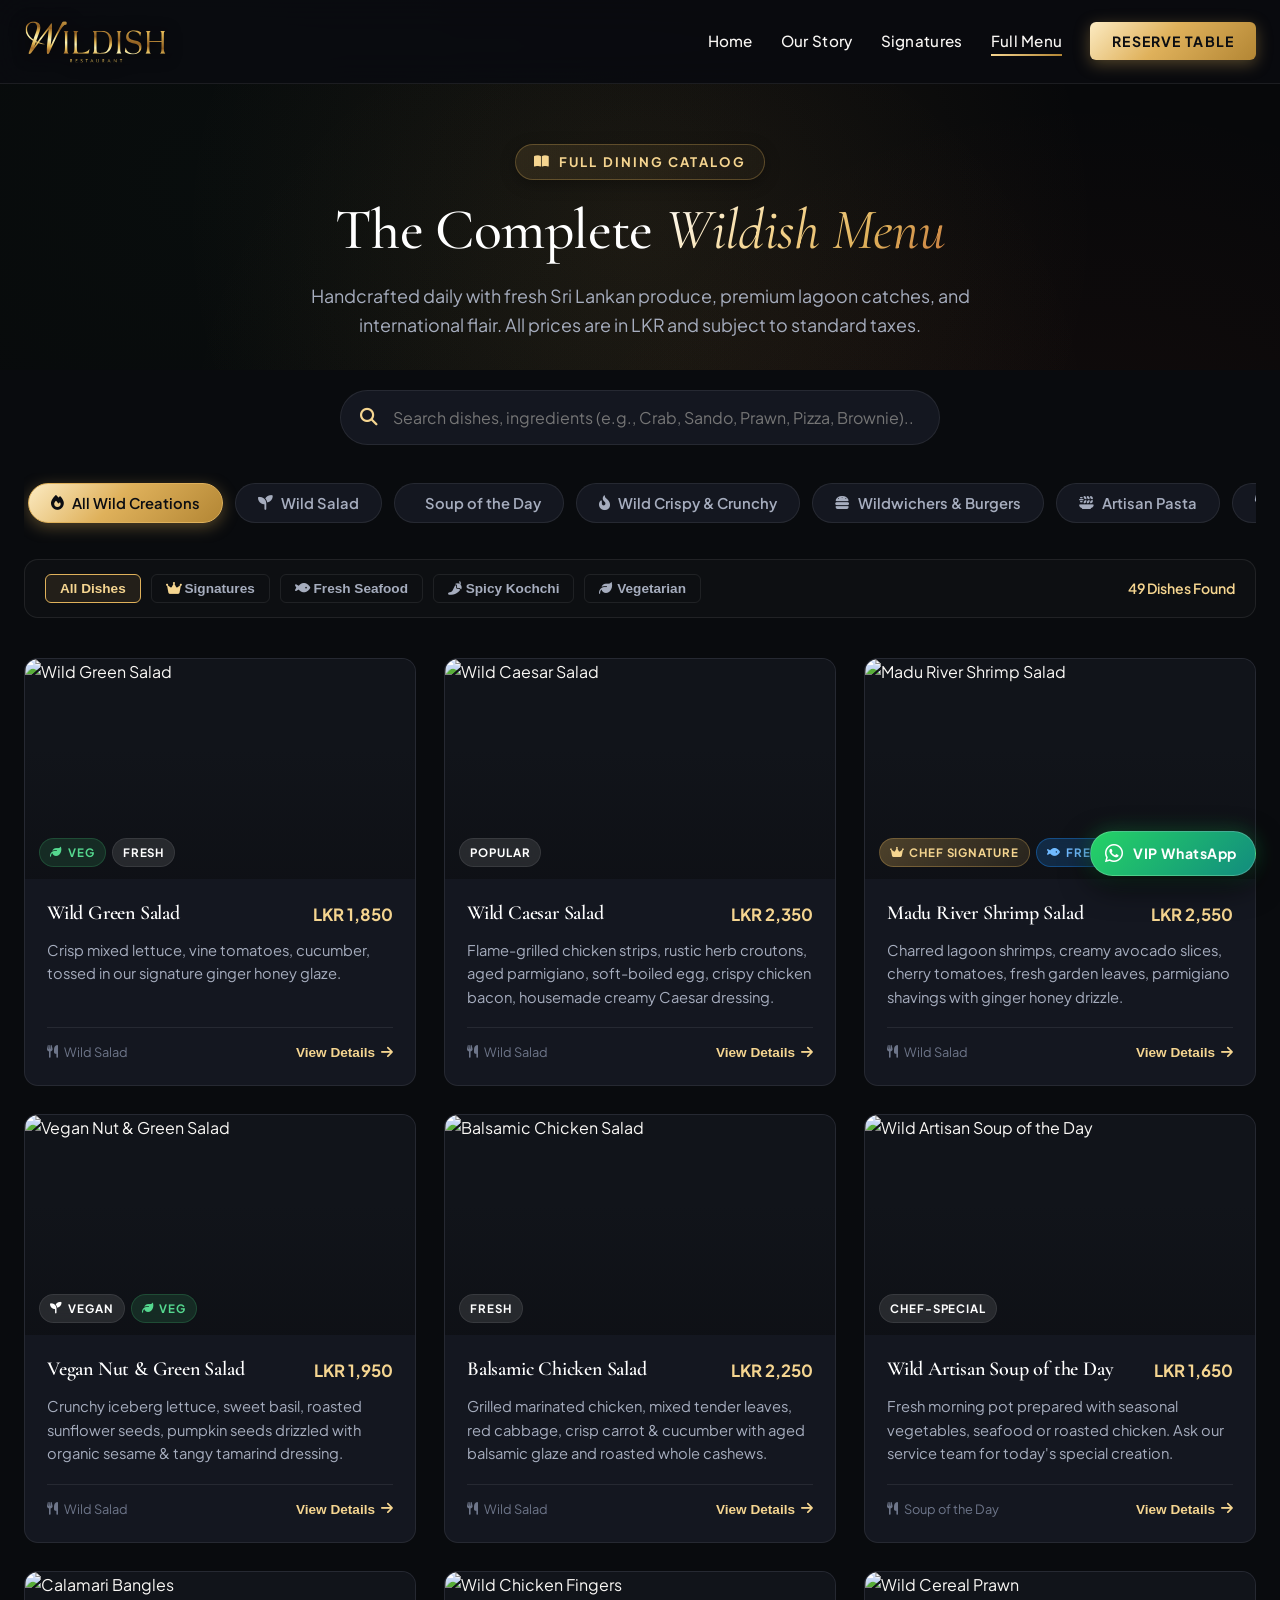
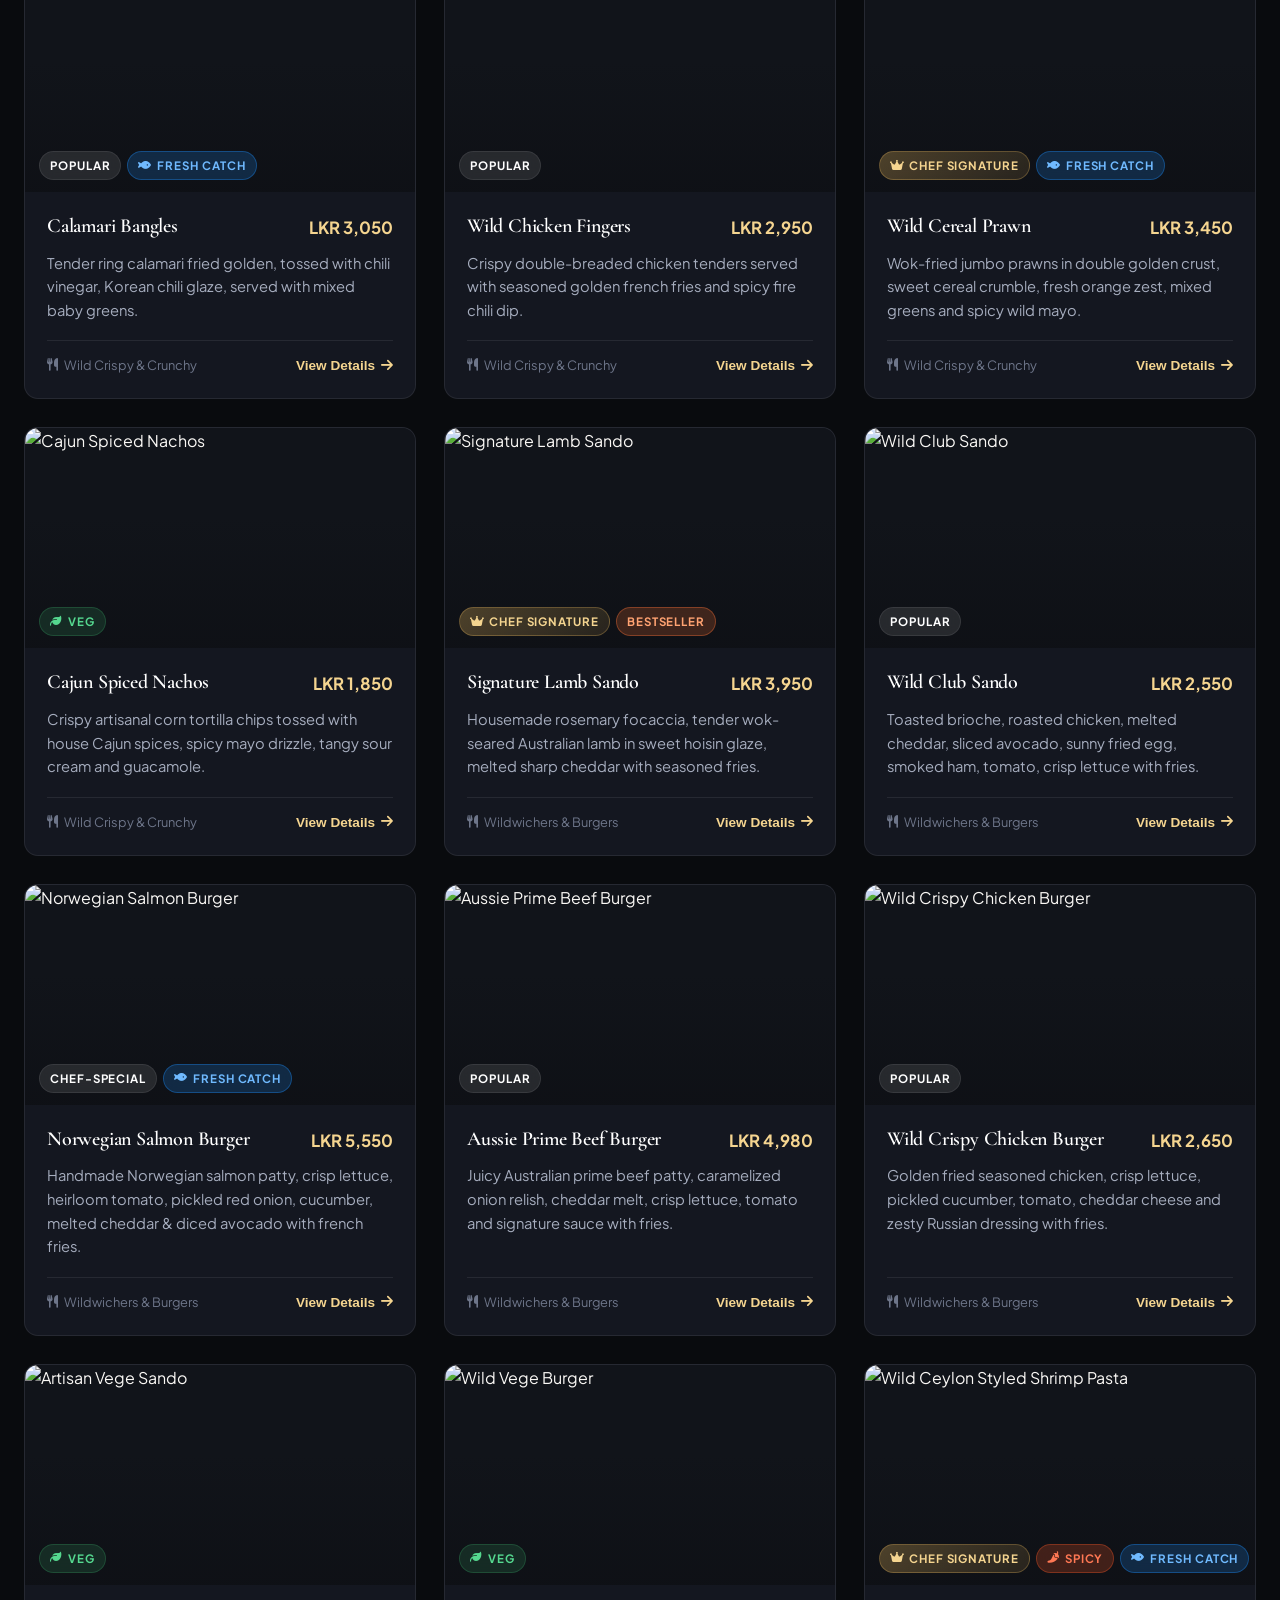
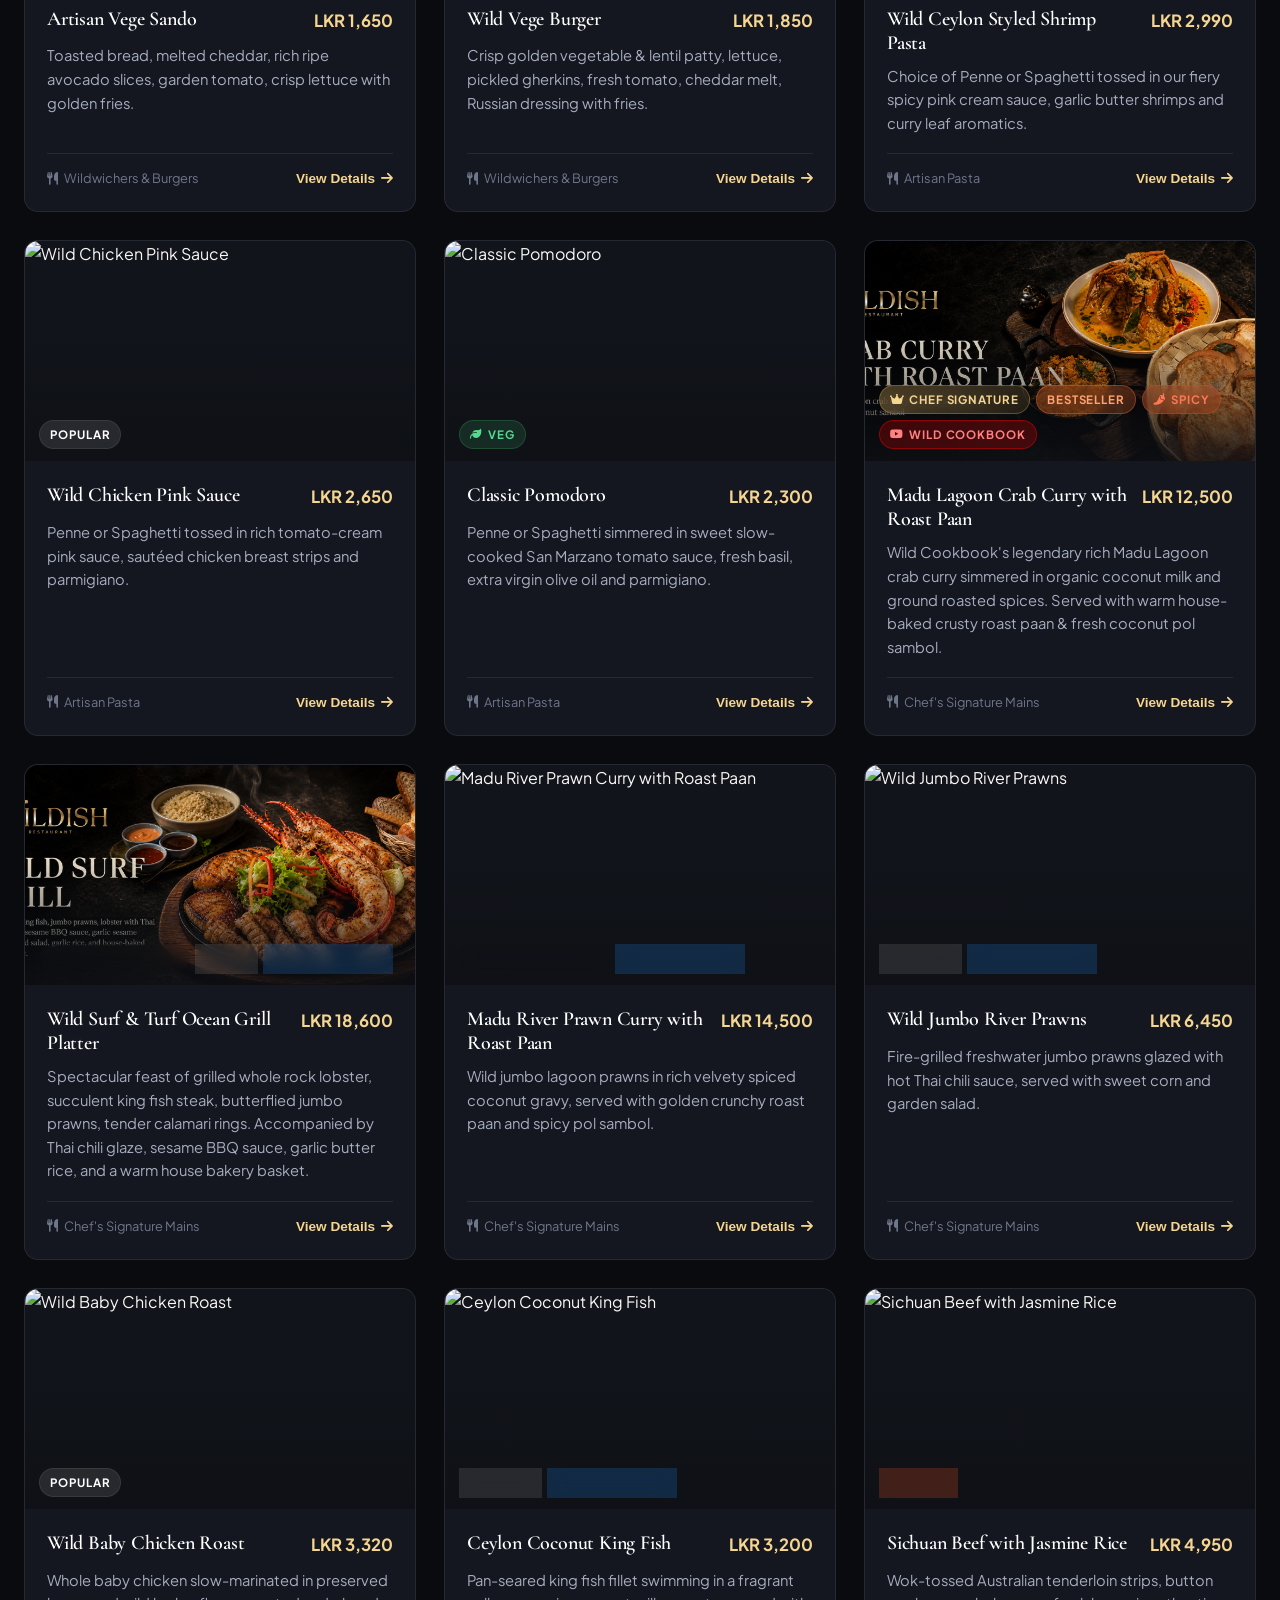
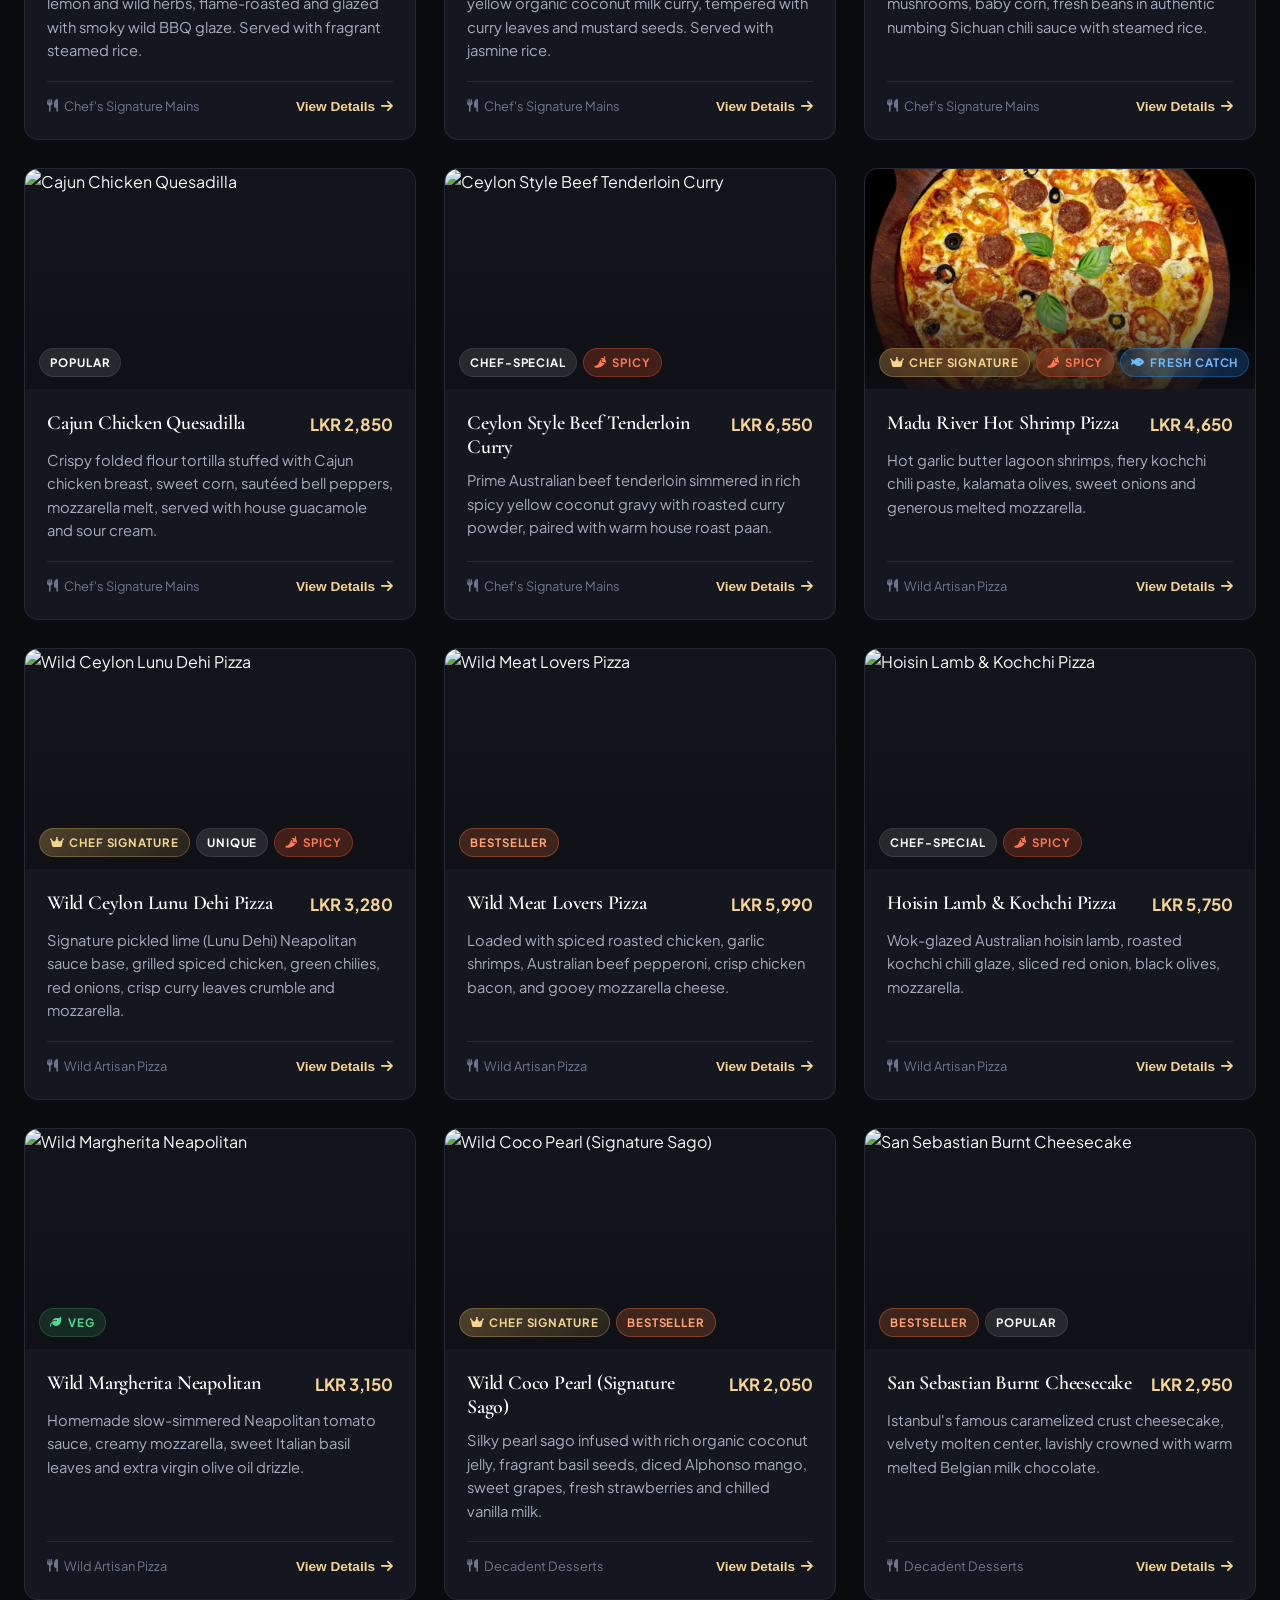
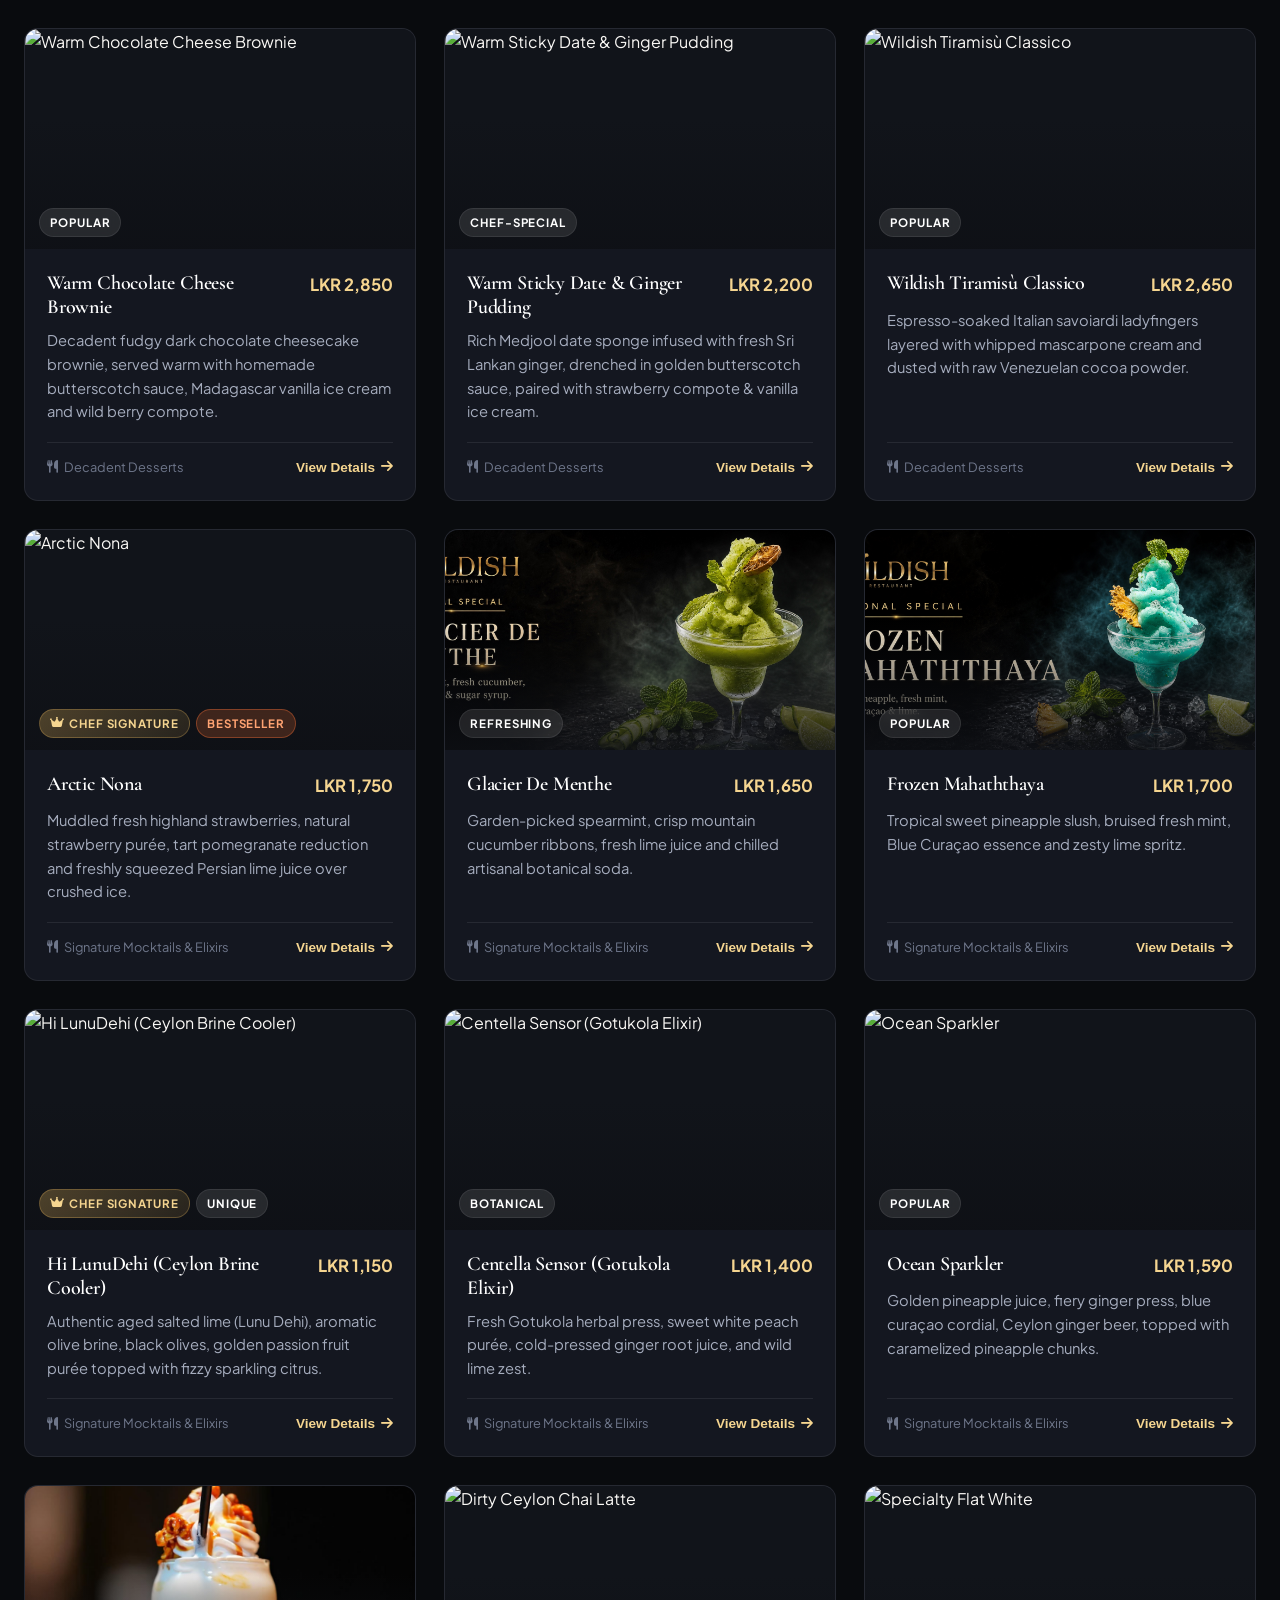
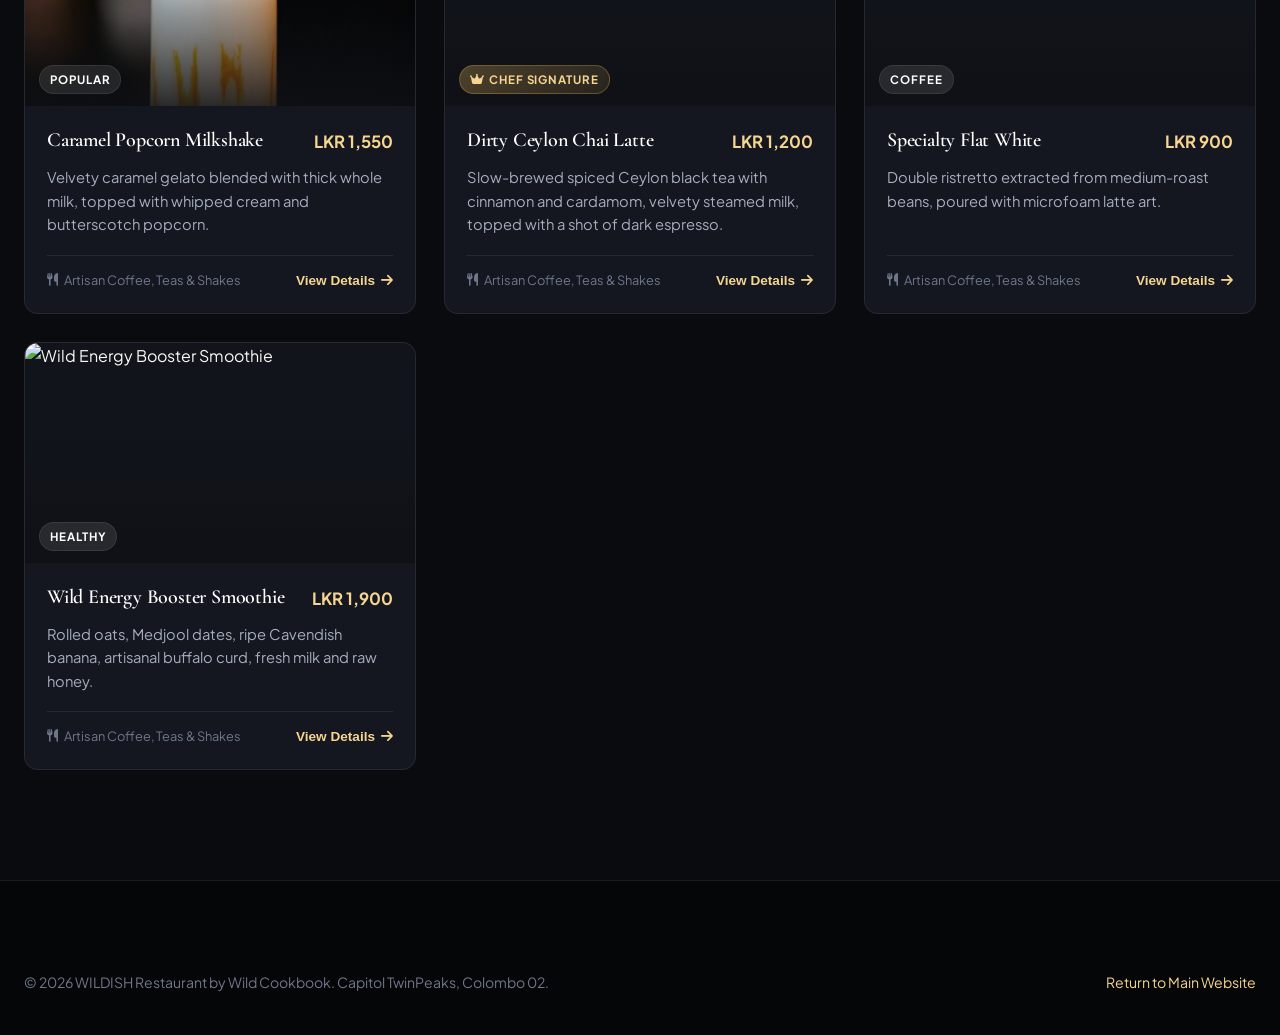
==== menu.html @ d5888ae9 "feat: Initial commit of luxury Wildish restaurant rebuild with motion graphics & soundscape" ====
<!DOCTYPE html>
<html lang="en">
<head>
  <meta charset="UTF-8" />
  <meta name="viewport" content="width=device-width, initial-scale=1.0, viewport-fit=cover" />
  <title>Full Culinary Menu | WILDISH Restaurant Colombo by Wild Cookbook</title>
  
  <meta name="description" content="Explore the full 70+ dish menu at WILDISH Colombo — fresh seafood, artisan pizzas, lagoon crab curry, signature mocktails, and decadent desserts." />
  <meta name="theme-color" content="#07080a" />

  <!-- Favicons -->
  <link rel="icon" type="image/png" href="assets/favicons/favicon-96x96.png" sizes="96x96" />
  <link rel="icon" type="image/svg+xml" href="assets/favicons/favicon.svg" />
  <link rel="shortcut icon" href="assets/favicons/favicon.ico" />
  <link rel="apple-touch-icon" sizes="180x180" href="assets/favicons/apple-touch-icon.png" />
  <link rel="manifest" href="assets/favicons/site.webmanifest" />

  <link rel="stylesheet" href="https://cdnjs.cloudflare.com/ajax/libs/font-awesome/6.5.1/css/all.min.css" />
  <link rel="stylesheet" href="css/main.css" />
  <link rel="stylesheet" href="css/components.css" />
  <link rel="stylesheet" href="css/animations.css" />
</head>
<body style="padding-top: var(--nav-height);">

  <!-- ===== NAVIGATION ===== -->
  <nav id="navbar" class="navbar" style="position: fixed;" aria-label="Main Navigation">
    <div class="container nav-container">
      <a href="index.html" class="nav-logo" aria-label="Wildish Home">
        <img src="assets/images/wildish-logo.svg" alt="Wildish by Wild Cookbook" class="nav-logo-img" />
      </a>

      <ul class="nav-links" id="nav-links">
        <li><a href="index.html#home" class="nav-link">Home</a></li>
        <li><a href="index.html#story" class="nav-link">Our Story</a></li>
        <li><a href="index.html#signatures" class="nav-link">Signatures</a></li>
        <li><a href="menu.html" class="nav-link active">Full Menu</a></li>
        <li><a href="index.html#reservation" class="nav-cta-btn btn-magnetic">Reserve Table</a></li>
      </ul>

      <button class="hamburger" id="hamburger" aria-label="Toggle Menu">
        <span class="bar"></span>
        <span class="bar"></span>
        <span class="bar"></span>
      </button>
    </div>
  </nav>

  <!-- ===== MENU HERO HEADER ===== -->
  <header style="padding: 60px 0 30px; text-align: center; background: radial-gradient(circle at center, rgba(223, 177, 91, 0.08) 0%, transparent 70%);">
    <div class="container">
      <div class="section-badge"><i class="fa-solid fa-book-open"></i> Full Dining Catalog</div>
      <h1 class="section-title">The Complete <em>Wildish Menu</em></h1>
      <p class="section-desc">Handcrafted daily with fresh Sri Lankan produce, premium lagoon catches, and international flair. All prices are in LKR and subject to standard taxes.</p>
    </div>
  </header>

  <!-- ===== MENU EXPLORER CONTAINER ===== -->
  <main class="menu-explorer-section" style="padding-top: 20px;">
    <div class="container">
      <div class="menu-controls-wrapper">
        <div class="menu-search-bar">
          <i class="fa-solid fa-magnifying-glass menu-search-icon"></i>
          <input type="text" id="menu-search-input" placeholder="Search dishes, ingredients (e.g., Crab, Sando, Prawn, Pizza, Brownie)..." aria-label="Search menu" />
        </div>

        <div class="category-pills-scroller" id="menu-category-tabs"></div>

        <div class="diet-filter-strip">
          <div class="diet-pills">
            <button class="diet-pill-btn active" data-diet="all">All Dishes</button>
            <button class="diet-pill-btn" data-diet="signature"><i class="fa-solid fa-crown text-gold"></i> Signatures</button>
            <button class="diet-pill-btn" data-diet="seafood"><i class="fa-solid fa-fish"></i> Fresh Seafood</button>
            <button class="diet-pill-btn" data-diet="spicy"><i class="fa-solid fa-pepper-hot"></i> Spicy Kochchi</button>
            <button class="diet-pill-btn" data-diet="veg"><i class="fa-solid fa-leaf"></i> Vegetarian</button>
          </div>
          <div class="items-counter-badge" id="menu-items-count">70+ Dishes Available</div>
        </div>
      </div>

      <div class="menu-grid" id="menu-grid-container"></div>
    </div>
  </main>

  <!-- ===== DISH DETAIL INSPECTOR MODAL ===== -->
  <div id="dish-detail-modal" class="ticket-modal">
    <div class="ticket-modal-backdrop modal-backdrop"></div>
    <div class="ticket-card" style="max-width: 640px;">
      <div style="position: relative; height: 260px; overflow: hidden;">
        <img id="modal-dish-img" src="" alt="" style="width: 100%; height: 100%; object-fit: cover;" />
        <button class="modal-close" style="position: absolute; top: 16px; right: 16px; width: 36px; height: 36px; border-radius: 50%; background: rgba(0,0,0,0.7); border: 1px solid var(--border-gold); color: #fff; font-size: 1.2rem; cursor: pointer;">&times;</button>
      </div>
      <div style="padding: 28px;">
        <div style="display: flex; justify-content: space-between; align-items: flex-start; margin-bottom: 8px;">
          <div>
            <span id="modal-dish-cat" style="font-size: 0.8rem; color: var(--gold-light); text-transform: uppercase; letter-spacing: 0.1em;"></span>
            <h3 id="modal-dish-title" style="font-size: 1.6rem; color: #fff; margin-top: 4px;"></h3>
          </div>
          <div id="modal-dish-price" style="font-size: 1.3rem; font-weight: 700; color: var(--gold-light);"></div>
        </div>

        <div id="modal-dish-badges" style="display: flex; gap: 8px; margin: 14px 0 20px;"></div>

        <p id="modal-dish-desc" style="font-size: 1rem; color: var(--text-muted); line-height: 1.7; margin-bottom: 24px;"></p>

        <div style="display: flex; gap: 12px;">
          <a href="index.html#reservation" class="btn btn-gold modal-close" style="flex: 1;">
            <i class="fa-regular fa-calendar-check"></i> Reserve Table at TwinPeaks
          </a>
        </div>
      </div>
    </div>
  </div>

  <!-- ===== FOOTER ===== -->
  <footer class="site-footer">
    <div class="container">
      <div class="footer-bottom" style="border-top: none; padding-top: 0;">
        <div>&copy; 2026 WILDISH Restaurant by Wild Cookbook. Capitol TwinPeaks, Colombo 02.</div>
        <div><a href="index.html" class="text-gold">Return to Main Website</a></div>
      </div>
    </div>
  </footer>

  <!-- ===== FLOATING WHATSAPP VIP CONCIERGE ===== -->
  <a href="https://wa.me/94713333401?text=Hello%20Wildish%20Team!%20I'd%20like%20to%20reserve%20a%20table%20at%20Capitol%20TwinPeaks." target="_blank" rel="noopener" class="whatsapp-floating-btn" aria-label="WhatsApp Table Booking">
    <i class="fa-brands fa-whatsapp whatsapp-icon"></i>
    <span>VIP WhatsApp</span>
  </a>

  <script src="js/menu-data.js"></script>
  <script src="js/motion.js"></script>
  <script src="js/app.js"></script>
</body>
</html>
---- css/main.css ----
/**
 * Wildish Fine Dining Design System
 * Luxury Multi-Tonal Obsidian Palette, Typography & Atmosphere
 */

@import url('https://fonts.googleapis.com/css2?family=Cormorant+Garamond:ital,wght@0,300;0,400;0,500;0,600;0,700;1,400;1,600&family=Plus+Jakarta+Sans:wght@300;400;500;600;700;800&family=Playfair+Display:ital,wght@0,500;0,700;1,400&family=Great+Vibes&display=swap');

:root {
  /* Obsidian Multi-Tonal Luxury Palette */
  --bg-darkest: #07080a;
  --bg-obsidian-velvet: #0a0c10;
  --bg-espresso: #11131a;
  --bg-surface: #141720;
  --bg-surface-elevated: #1a1e2a;
  --bg-glass: rgba(14, 17, 24, 0.82);
  --bg-glass-card: rgba(20, 24, 34, 0.7);

  /* Warm Champagne Gold & Smoked Amber Bronzes */
  --gold-primary: #dfb15b;
  --gold-light: #f5d590;
  --gold-deep: #b38634;
  --gold-smoked: #c87a3e;
  --gold-glow: rgba(223, 177, 91, 0.4);
  --gold-glow-subtle: rgba(223, 177, 91, 0.12);
  --gold-gradient: linear-gradient(135deg, #fcebc2 0%, #dfb15b 45%, #b38634 100%);
  --gold-foil-text: linear-gradient(135deg, #ffffff 0%, #f5d590 40%, #dfb15b 70%, #c87a3e 100%);

  /* Ceylon Rainforest Emerald & Botanical Atmosphere */
  --wild-emerald: #153222;
  --wild-emerald-glow: rgba(21, 50, 34, 0.45);
  --wild-emerald-accent: #2e7d52;
  --wild-emerald-light: #52c286;

  /* Ceylon Fire & Spice */
  --wild-fire: #d94f26;
  --wild-fire-glow: rgba(217, 79, 38, 0.35);
  --wild-ember: #ea6c35;

  /* Typography & High Contrasts */
  --text-pure: #ffffff;
  --text-ivory: #faf8f5;
  --text-cream: #e6e2da;
  --text-muted: #a6adbe;
  --text-subtle: #6e768a;
  
  /* Borders & Dual-Layer Bevels */
  --border-subtle: rgba(255, 255, 255, 0.08);
  --border-glass: rgba(255, 255, 255, 0.14);
  --border-gold: rgba(223, 177, 91, 0.3);
  --border-gold-strong: rgba(223, 177, 91, 0.7);

  /* Typography Stacks */
  --font-serif: 'Cormorant Garamond', 'Playfair Display', Georgia, serif;
  --font-sans: 'Plus Jakarta Sans', -apple-system, BlinkMacSystemFont, 'Segoe UI', Roboto, sans-serif;
  --font-script: 'Great Vibes', cursive;

  /* Elevation & Shadows */
  --shadow-sm: 0 4px 14px rgba(0, 0, 0, 0.35);
  --shadow-md: 0 12px 36px rgba(0, 0, 0, 0.55);
  --shadow-lg: 0 24px 60px rgba(0, 0, 0, 0.75);
  --shadow-gold: 0 8px 32px rgba(223, 177, 91, 0.28);
  --shadow-card-hover: 0 28px 70px rgba(0, 0, 0, 0.85), 0 0 30px rgba(223, 177, 91, 0.25);

  /* Layout */
  --container-max: 1320px;
  --nav-height: 84px;
  --radius-sm: 6px;
  --radius-md: 14px;
  --radius-lg: 22px;
  --radius-full: 9999px;
  --transition-smooth: all 0.35s cubic-bezier(0.16, 1, 0.3, 1);
}

/* Base Reset */
*, *::before, *::after {
  box-sizing: border-box;
  margin: 0;
  padding: 0;
}

html {
  scroll-behavior: smooth;
  font-size: 16px;
  background-color: var(--bg-darkest);
  color: var(--text-ivory);
  text-rendering: optimizeLegibility;
  -webkit-font-smoothing: antialiased;
}

body {
  font-family: var(--font-sans);
  background-color: var(--bg-darkest);
  background-image: 
    radial-gradient(circle at 15% 20%, rgba(21, 50, 34, 0.12) 0%, transparent 45%),
    radial-gradient(circle at 85% 75%, rgba(217, 79, 38, 0.08) 0%, transparent 45%),
    radial-gradient(circle at 50% 50%, rgba(223, 177, 91, 0.04) 0%, transparent 60%);
  background-attachment: fixed;
  color: var(--text-ivory);
  line-height: 1.65;
  overflow-x: hidden;
  position: relative;
}

body.no-scroll {
  overflow: hidden;
}

.container {
  width: 100%;
  max-width: var(--container-max);
  margin: 0 auto;
  padding: 0 24px;
}

/* Typography Hierarchy */
h1, h2, h3, h4, h5, h6 {
  font-family: var(--font-serif);
  font-weight: 600;
  line-height: 1.2;
  color: var(--text-pure);
  letter-spacing: -0.01em;
}

em {
  font-style: italic;
  font-family: var(--font-serif);
  background: var(--gold-foil-text);
  -webkit-background-clip: text;
  -webkit-text-fill-color: transparent;
  display: inline-block;
  font-weight: 400;
}

p {
  color: var(--text-muted);
  font-size: 1.05rem;
}

a {
  color: inherit;
  text-decoration: none;
  transition: var(--transition-smooth);
}

img, video {
  max-width: 100%;
  height: auto;
  display: block;
}

/* Section Header Shared Styles */
.section-header {
  margin-bottom: 54px;
  position: relative;
}

.section-header.center {
  text-align: center;
}

.section-badge {
  display: inline-flex;
  align-items: center;
  gap: 8px;
  padding: 6px 18px;
  border-radius: var(--radius-full);
  background: linear-gradient(135deg, rgba(223, 177, 91, 0.12) 0%, rgba(223, 177, 91, 0.04) 100%);
  border: 1px solid var(--border-gold);
  color: var(--gold-light);
  font-size: 0.82rem;
  font-weight: 700;
  text-transform: uppercase;
  letter-spacing: 0.16em;
  margin-bottom: 16px;
  box-shadow: 0 4px 16px rgba(0, 0, 0, 0.3);
}

.section-title {
  font-size: clamp(2.4rem, 4.5vw, 3.8rem);
  font-weight: 500;
  margin-bottom: 16px;
  color: var(--text-pure);
}

.section-desc {
  max-width: 680px;
  margin: 0 auto;
  font-size: 1.12rem;
  color: var(--text-muted);
}

/* Buttons System */
.btn {
  display: inline-flex;
  align-items: center;
  justify-content: center;
  gap: 10px;
  padding: 14px 30px;
  font-family: var(--font-sans);
  font-size: 0.92rem;
  font-weight: 700;
  letter-spacing: 0.06em;
  border-radius: var(--radius-sm);
  cursor: pointer;
  border: 1px solid transparent;
  transition: var(--transition-smooth);
  position: relative;
  overflow: hidden;
  text-transform: uppercase;
}

.btn-gold {
  background: var(--gold-gradient);
  color: #0b0d12;
  box-shadow: 0 6px 22px rgba(223, 177, 91, 0.38);
}

.btn-gold:hover {
  transform: translateY(-2px);
  box-shadow: 0 12px 30px rgba(223, 177, 91, 0.6);
  background: linear-gradient(135deg, #ffffff 0%, var(--gold-light) 50%, var(--gold-primary) 100%);
}

.btn-outline {
  background: rgba(255, 255, 255, 0.04);
  border-color: var(--border-glass);
  color: var(--text-pure);
  backdrop-filter: blur(10px);
}

.btn-outline:hover {
  background: rgba(255, 255, 255, 0.08);
  border-color: var(--gold-primary);
  color: var(--gold-light);
  transform: translateY(-2px);
}

.btn-gold-outline {
  background: transparent;
  border-color: var(--gold-primary);
  color: var(--gold-light);
}

.btn-gold-outline:hover {
  background: var(--gold-primary);
  color: #0b0d12;
  box-shadow: var(--shadow-gold);
  transform: translateY(-2px);
}

.btn-yt {
  background: linear-gradient(135deg, #ff1a1a 0%, #cc0000 100%);
  color: #ffffff;
  box-shadow: 0 6px 20px rgba(255, 0, 0, 0.4);
}

.btn-yt:hover {
  background: #ff0000;
  transform: translateY(-2px);
  box-shadow: 0 10px 28px rgba(255, 0, 0, 0.6);
}

/* Badges & Tags */
.dish-badge {
  display: inline-flex;
  align-items: center;
  gap: 5px;
  font-size: 0.72rem;
  font-weight: 700;
  text-transform: uppercase;
  letter-spacing: 0.08em;
  padding: 4px 10px;
  border-radius: var(--radius-full);
  background: rgba(255, 255, 255, 0.1);
  backdrop-filter: blur(8px);
  color: var(--text-pure);
  border: 1px solid var(--border-subtle);
}

.badge-signature {
  background: linear-gradient(135deg, rgba(223, 177, 91, 0.3) 0%, rgba(223, 177, 91, 0.12) 100%);
  color: var(--gold-light);
  border-color: var(--border-gold);
}

.badge-yt {
  background: rgba(255, 0, 0, 0.22);
  color: #ff8080;
  border-color: rgba(255, 0, 0, 0.4);
}

.badge-popular {
  background: rgba(234, 108, 53, 0.22);
  color: #ffa372;
  border-color: rgba(234, 108, 53, 0.4);
}

.badge-veg {
  background: rgba(46, 125, 82, 0.25);
  color: #55d88f;
  border-color: rgba(46, 125, 82, 0.4);
}

.badge-spicy {
  background: rgba(217, 79, 38, 0.25);
  color: #ff7854;
  border-color: rgba(217, 79, 38, 0.4);
}

.badge-seafood {
  background: rgba(30, 144, 255, 0.2);
  color: #70baff;
  border-color: rgba(30, 144, 255, 0.35);
}

.text-gold {
  color: var(--gold-light);
}

.sr-only {
  position: absolute;
  width: 1px;
  height: 1px;
  padding: 0;
  margin: -1px;
  overflow: hidden;
  clip: rect(0, 0, 0, 0);
  border: 0;
}
---- css/components.css ----
/**
 * Wildish UI Components
 * Navigation, Hero Canvas, Signatures, Flavor Radar, Soundscape, Menu Explorer, Reservation Suite, Modals & Passes
 */

/* ==========================================================================
   Top Info Announcement Strip
   ========================================================================== */
.top-bar {
  background: #08090d;
  border-bottom: 1px solid var(--border-subtle);
  padding: 8px 0;
  font-size: 0.85rem;
  color: var(--text-muted);
}

.top-bar-inner {
  display: flex;
  justify-content: space-between;
  align-items: center;
  flex-wrap: wrap;
  gap: 12px;
}

.live-status-pill {
  display: inline-flex;
  align-items: center;
  gap: 8px;
  background: rgba(255, 255, 255, 0.05);
  padding: 3px 12px;
  border-radius: var(--radius-full);
  border: 1px solid var(--border-subtle);
}

.live-status-dot {
  width: 8px;
  height: 8px;
  border-radius: 50%;
  background: #55d88f;
  box-shadow: 0 0 10px #55d88f;
  animation: pulseDot 2s infinite;
}

.live-status-dot.closed {
  background: #eab308;
  box-shadow: 0 0 10px #eab308;
}

.top-bar-contact {
  display: flex;
  align-items: center;
  gap: 20px;
}

.top-bar-contact a {
  display: inline-flex;
  align-items: center;
  gap: 6px;
  color: var(--text-ivory);
}

.top-bar-contact a:hover {
  color: var(--gold-light);
}

/* ==========================================================================
   Navigation Bar (Glassmorphic & Sticky)
   ========================================================================== */
.navbar {
  position: sticky;
  top: 0;
  left: 0;
  width: 100%;
  height: var(--nav-height);
  z-index: 1000;
  background: rgba(10, 12, 16, 0.82);
  backdrop-filter: blur(18px);
  -webkit-backdrop-filter: blur(18px);
  border-bottom: 1px solid var(--border-subtle);
  transition: var(--transition-smooth);
}

.navbar.scrolled {
  height: 72px;
  background: rgba(7, 8, 10, 0.95);
  border-bottom-color: var(--border-gold);
  box-shadow: 0 10px 30px rgba(0, 0, 0, 0.85);
}

.nav-container {
  display: flex;
  justify-content: space-between;
  align-items: center;
  height: 100%;
}

.nav-logo {
  display: flex;
  align-items: center;
  gap: 12px;
}

.nav-logo-img {
  height: 48px;
  width: auto;
  transition: var(--transition-smooth);
  filter: drop-shadow(0 2px 8px rgba(0, 0, 0, 0.6));
}

.navbar.scrolled .nav-logo-img {
  height: 40px;
}

.nav-links {
  display: flex;
  align-items: center;
  gap: 28px;
  list-style: none;
}

.nav-link {
  font-size: 0.95rem;
  font-weight: 500;
  color: var(--text-ivory);
  letter-spacing: 0.02em;
  position: relative;
  padding: 6px 0;
}

.nav-link::after {
  content: '';
  position: absolute;
  bottom: 0;
  left: 0;
  width: 0;
  height: 2px;
  background: linear-gradient(90deg, var(--gold-light), var(--gold-deep));
  transition: width 0.3s ease;
}

.nav-link:hover::after,
.nav-link.active::after {
  width: 100%;
}

.nav-link:hover {
  color: var(--gold-light);
}

.nav-cta-btn {
  padding: 10px 22px;
  border-radius: var(--radius-sm);
  font-size: 0.88rem;
  font-weight: 700;
  text-transform: uppercase;
  letter-spacing: 0.08em;
  background: var(--gold-gradient);
  color: #0b0d12;
  box-shadow: 0 4px 16px rgba(223, 177, 91, 0.35);
  transition: var(--transition-smooth);
}

.nav-cta-btn:hover {
  transform: translateY(-2px);
  box-shadow: 0 8px 24px rgba(223, 177, 91, 0.55);
  background: #ffffff;
}

.hamburger {
  display: none;
  background: transparent;
  border: none;
  cursor: pointer;
  padding: 8px;
}

.hamburger .bar {
  display: block;
  width: 26px;
  height: 2px;
  margin: 5px auto;
  background: var(--text-pure);
  transition: var(--transition-smooth);
}

/* ==========================================================================
   Hero Section with Motion Graphics Canvas & Video
   ========================================================================== */
.hero {
  position: relative;
  min-height: 92vh;
  display: flex;
  align-items: center;
  justify-content: center;
  overflow: hidden;
  padding: 80px 0 100px;
}

.hero-bg-media {
  position: absolute;
  top: 0;
  left: 0;
  width: 100%;
  height: 100%;
  z-index: 1;
}

.hero-video {
  width: 100%;
  height: 100%;
  object-fit: cover;
  opacity: 0.48;
  filter: brightness(0.78) contrast(1.18) saturate(1.15);
  transform: scale(1.03);
  transition: opacity 1.2s ease;
}

.hero-overlay {
  position: absolute;
  top: 0;
  left: 0;
  width: 100%;
  height: 100%;
  background: radial-gradient(circle at center 45%, rgba(14, 16, 21, 0.25) 0%, rgba(7, 8, 10, 0.92) 80%);
  z-index: 2;
}

#hero-particle-canvas {
  position: absolute;
  top: 0;
  left: 0;
  width: 100%;
  height: 100%;
  z-index: 3;
  pointer-events: auto;
}

.hero-content {
  position: relative;
  z-index: 4;
  text-align: center;
  max-width: 920px;
  margin: 0 auto;
  padding: 0 20px;
}

.hero-badge-wrap {
  display: inline-flex;
  align-items: center;
  gap: 10px;
  padding: 8px 22px;
  background: rgba(223, 177, 91, 0.12);
  border: 1px solid var(--border-gold);
  border-radius: var(--radius-full);
  margin-bottom: 24px;
  backdrop-filter: blur(12px);
  box-shadow: 0 8px 24px rgba(0, 0, 0, 0.4);
}

.hero-badge-wrap span {
  font-size: 0.9rem;
  font-weight: 700;
  letter-spacing: 0.12em;
  color: var(--gold-light);
  text-transform: uppercase;
}

.hero-logo-large {
  max-width: 380px;
  margin: 0 auto 20px;
  filter: drop-shadow(0 8px 30px rgba(0, 0, 0, 0.9));
  animation: floatSubtle 6s ease-in-out infinite;
}

.hero-tagline {
  font-family: var(--font-serif);
  font-size: clamp(2rem, 3.5vw, 2.8rem);
  font-style: italic;
  font-weight: 400;
  background: var(--gold-foil-text);
  -webkit-background-clip: text;
  -webkit-text-fill-color: transparent;
  margin-bottom: 18px;
  letter-spacing: 0.02em;
}

.hero-lead {
  font-size: clamp(1.08rem, 1.6vw, 1.25rem);
  color: #d1d5db;
  max-width: 740px;
  margin: 0 auto 36px;
  line-height: 1.7;
}

.hero-actions {
  display: flex;
  align-items: center;
  justify-content: center;
  gap: 20px;
  flex-wrap: wrap;
  margin-bottom: 40px;
}

.hero-scroll-cue {
  display: inline-flex;
  flex-direction: column;
  align-items: center;
  gap: 8px;
  color: var(--text-subtle);
  font-size: 0.8rem;
  letter-spacing: 0.2em;
  text-transform: uppercase;
  margin-top: 20px;
}

.scroll-line-motion {
  width: 2px;
  height: 36px;
  background: linear-gradient(to bottom, var(--gold-primary), transparent);
  animation: scrollDrift 2s infinite ease-in-out;
}

/* ==========================================================================
   Highlights & Milestones Strip
   ========================================================================== */
.highlights-strip {
  position: relative;
  z-index: 5;
  background: linear-gradient(90deg, #090b10 0%, #12151e 50%, #090b10 100%);
  border-top: 1px solid var(--border-subtle);
  border-bottom: 1px solid var(--border-subtle);
  padding: 34px 0;
}

.highlights-grid {
  display: grid;
  grid-template-columns: repeat(4, 1fr);
  gap: 24px;
}

.highlight-box {
  display: flex;
  align-items: center;
  gap: 18px;
  padding: 12px 18px;
  border-right: 1px solid var(--border-subtle);
}

.highlight-box:last-child {
  border-right: none;
}

.highlight-icon-wrap {
  width: 54px;
  height: 54px;
  border-radius: var(--radius-md);
  background: linear-gradient(135deg, rgba(223, 177, 91, 0.15) 0%, rgba(223, 177, 91, 0.05) 100%);
  border: 1px solid var(--border-gold);
  display: flex;
  align-items: center;
  justify-content: center;
  color: var(--gold-light);
  font-size: 1.4rem;
  flex-shrink: 0;
  box-shadow: 0 4px 12px rgba(0, 0, 0, 0.3);
}

.highlight-text h4 {
  font-family: var(--font-sans);
  font-size: 1.05rem;
  font-weight: 700;
  color: var(--text-pure);
  margin-bottom: 2px;
}

.highlight-text p {
  font-size: 0.88rem;
  color: var(--text-muted);
}

/* ==========================================================================
   Sensory Wild Signatures Showcase
   ========================================================================== */
.signatures-section {
  padding: 110px 0;
  position: relative;
  background: radial-gradient(circle at 80% 20%, rgba(30, 63, 46, 0.18) 0%, transparent 60%), var(--bg-darkest);
}

.signatures-grid {
  display: grid;
  grid-template-columns: repeat(auto-fit, minmax(360px, 1fr));
  gap: 32px;
}

.signature-card {
  position: relative;
  background: var(--bg-glass-card);
  border: 1px solid var(--border-subtle);
  border-radius: var(--radius-lg);
  overflow: hidden;
  backdrop-filter: blur(16px);
  transition: transform 0.4s ease, border-color 0.4s ease, box-shadow 0.4s ease;
  cursor: pointer;
}

.signature-card:hover {
  border-color: var(--border-gold);
  box-shadow: var(--shadow-card-hover);
}

.card-glare {
  position: absolute;
  top: 0;
  left: 0;
  width: 100%;
  height: 100%;
  pointer-events: none;
  border-radius: inherit;
  opacity: 0;
  transition: opacity 0.3s ease;
  z-index: 5;
}

.signature-img-wrap {
  position: relative;
  height: 280px;
  overflow: hidden;
}

.signature-img-wrap img {
  width: 100%;
  height: 100%;
  object-fit: cover;
  transition: transform 0.6s cubic-bezier(0.16, 1, 0.3, 1);
}

.signature-card:hover .signature-img-wrap img {
  transform: scale(1.08);
}

.signature-img-overlay {
  position: absolute;
  top: 0;
  left: 0;
  width: 100%;
  height: 100%;
  background: linear-gradient(to top, rgba(14, 16, 21, 0.95) 0%, rgba(14, 16, 21, 0.2) 60%, transparent 100%);
}

.signature-badge-top {
  position: absolute;
  top: 18px;
  left: 18px;
  z-index: 2;
}

.signature-price-tag {
  position: absolute;
  bottom: 18px;
  right: 18px;
  background: rgba(7, 8, 10, 0.88);
  border: 1px solid var(--border-gold);
  padding: 6px 16px;
  border-radius: var(--radius-full);
  font-family: var(--font-sans);
  font-weight: 700;
  font-size: 0.95rem;
  color: var(--gold-light);
  backdrop-filter: blur(8px);
  z-index: 2;
  box-shadow: 0 4px 14px rgba(0, 0, 0, 0.6);
}

.signature-body {
  padding: 26px 28px;
}

.signature-title {
  font-size: 1.5rem;
  font-weight: 600;
  color: var(--text-pure);
  margin-bottom: 10px;
}

.signature-desc {
  font-size: 0.95rem;
  color: var(--text-muted);
  line-height: 1.65;
  margin-bottom: 20px;
}

.signature-flavor-tags {
  display: flex;
  gap: 8px;
  flex-wrap: wrap;
}

.flavor-tag {
  font-size: 0.75rem;
  font-weight: 600;
  color: var(--gold-light);
  background: rgba(223, 177, 91, 0.08);
  border: 1px solid rgba(223, 177, 91, 0.2);
  padding: 4px 10px;
  border-radius: var(--radius-full);
}

/* ==========================================================================
   "Wild Fire & Spice" Interactive Sensory Flavor Radar
   ========================================================================== */
.flavor-radar-section {
  padding: 90px 0 110px;
  position: relative;
  background: radial-gradient(circle at 20% 50%, rgba(217, 79, 38, 0.12) 0%, transparent 60%), #0b0d12;
  border-top: 1px solid var(--border-subtle);
  border-bottom: 1px solid var(--border-subtle);
}

.flavor-radar-grid {
  display: grid;
  grid-template-columns: 1.1fr 1fr;
  gap: 50px;
  align-items: center;
  background: var(--bg-surface);
  border: 1px solid var(--border-gold);
  border-radius: var(--radius-lg);
  padding: 48px;
  box-shadow: var(--shadow-lg);
  backdrop-filter: blur(16px);
}

.radar-dish-nav {
  display: flex;
  gap: 10px;
  flex-wrap: wrap;
  margin-bottom: 24px;
}

.radar-dish-btn {
  padding: 8px 18px;
  border-radius: var(--radius-full);
  background: var(--bg-darkest);
  border: 1px solid var(--border-subtle);
  color: var(--text-muted);
  font-size: 0.85rem;
  font-weight: 600;
  cursor: pointer;
  transition: var(--transition-smooth);
}

.radar-dish-btn:hover, .radar-dish-btn.active {
  border-color: var(--gold-primary);
  background: linear-gradient(135deg, rgba(223, 177, 91, 0.15), rgba(223, 177, 91, 0.05));
  color: var(--gold-light);
  box-shadow: 0 4px 14px rgba(223, 177, 91, 0.2);
}

.radar-display-wrap {
  position: relative;
  display: flex;
  flex-direction: column;
  align-items: center;
  justify-content: center;
}

.radar-svg-container {
  width: 100%;
  max-width: 380px;
  height: 380px;
}

.radar-polygon {
  fill: rgba(223, 177, 91, 0.28);
  stroke: var(--gold-light);
  stroke-width: 2.5;
  transition: all 0.6s cubic-bezier(0.16, 1, 0.3, 1);
  filter: drop-shadow(0 0 12px rgba(223, 177, 91, 0.45));
}

.radar-point {
  fill: var(--gold-light);
  stroke: #0b0d12;
  stroke-width: 2;
  r: 5;
  transition: all 0.6s cubic-bezier(0.16, 1, 0.3, 1);
}

.radar-axis-label {
  fill: var(--text-muted);
  font-family: var(--font-sans);
  font-size: 11px;
  font-weight: 600;
  letter-spacing: 0.04em;
  text-anchor: middle;
}

.radar-info-card {
  padding-left: 20px;
}

.radar-dish-heading {
  font-size: 2.2rem;
  color: var(--text-pure);
  margin-bottom: 8px;
}

.radar-spice-level-bar {
  display: flex;
  align-items: center;
  gap: 12px;
  margin-bottom: 20px;
}

.spice-meter-track {
  flex-grow: 1;
  height: 8px;
  background: rgba(255, 255, 255, 0.08);
  border-radius: var(--radius-full);
  overflow: hidden;
}

.spice-meter-fill {
  height: 100%;
  width: 75%;
  background: linear-gradient(90deg, #ffb800, #ff4500, #d94f26);
  border-radius: var(--radius-full);
  transition: width 0.6s ease;
  box-shadow: 0 0 10px rgba(217, 79, 38, 0.5);
}

.radar-profile-list {
  display: flex;
  flex-direction: column;
  gap: 14px;
  margin: 24px 0;
}

.radar-profile-item {
  display: flex;
  align-items: center;
  justify-content: space-between;
  padding: 10px 16px;
  background: rgba(255, 255, 255, 0.03);
  border-radius: var(--radius-sm);
  border: 1px solid var(--border-subtle);
}

.radar-pairing-box {
  background: linear-gradient(135deg, rgba(223, 177, 91, 0.12) 0%, rgba(223, 177, 91, 0.04) 100%);
  border: 1px solid var(--border-gold);
  border-radius: var(--radius-md);
  padding: 18px 22px;
  margin-top: 24px;
}

.radar-pairing-box h4 {
  font-size: 0.95rem;
  font-family: var(--font-sans);
  color: var(--gold-light);
  margin-bottom: 4px;
  display: flex;
  align-items: center;
  gap: 8px;
}

.radar-pairing-box p {
  font-size: 0.9rem;
  color: var(--text-ivory);
}

/* ==========================================================================
   Ambient Dining Soundscape & ASMR Toggle Widget
   ========================================================================== */
.soundscape-floating-dock {
  position: fixed;
  bottom: 24px;
  left: 24px;
  z-index: 990;
  display: flex;
  align-items: center;
  gap: 12px;
  background: rgba(14, 17, 24, 0.88);
  border: 1px solid var(--border-gold);
  backdrop-filter: blur(16px);
  -webkit-backdrop-filter: blur(16px);
  padding: 8px 16px 8px 12px;
  border-radius: var(--radius-full);
  box-shadow: 0 10px 30px rgba(0, 0, 0, 0.8), 0 0 20px rgba(223, 177, 91, 0.2);
  transition: var(--transition-smooth);
}

.soundscape-floating-dock:hover {
  transform: translateY(-2px);
  border-color: var(--gold-light);
}

.soundscape-play-btn {
  width: 38px;
  height: 38px;
  border-radius: 50%;
  background: var(--gold-gradient);
  border: none;
  color: #0b0d12;
  display: flex;
  align-items: center;
  justify-content: center;
  cursor: pointer;
  font-size: 0.95rem;
  transition: transform 0.2s ease, box-shadow 0.2s ease;
  flex-shrink: 0;
}

.soundscape-play-btn:hover {
  transform: scale(1.08);
  box-shadow: 0 0 16px rgba(223, 177, 91, 0.6);
}

.soundwave-visualizer {
  display: flex;
  align-items: center;
  gap: 3px;
  height: 18px;
}

.soundwave-bar {
  width: 3px;
  height: 4px;
  background: var(--gold-light);
  border-radius: var(--radius-full);
  transition: height 0.2s ease;
}

.soundscape-floating-dock.is-playing .soundwave-bar:nth-child(1) { animation: soundwavePlay 1.1s ease-in-out infinite; }
.soundscape-floating-dock.is-playing .soundwave-bar:nth-child(2) { animation: soundwavePlay 0.8s ease-in-out infinite 0.15s; }
.soundscape-floating-dock.is-playing .soundwave-bar:nth-child(3) { animation: soundwavePlay 1.3s ease-in-out infinite 0.3s; }
.soundscape-floating-dock.is-playing .soundwave-bar:nth-child(4) { animation: soundwavePlay 0.9s ease-in-out infinite 0.1s; }
.soundscape-floating-dock.is-playing .soundwave-bar:nth-child(5) { animation: soundwavePlay 1.2s ease-in-out infinite 0.25s; }

.soundscape-info {
  display: flex;
  flex-direction: column;
}

.soundscape-title {
  font-size: 0.78rem;
  font-weight: 700;
  letter-spacing: 0.06em;
  color: var(--gold-light);
  text-transform: uppercase;
}

.soundscape-subtitle {
  font-size: 0.72rem;
  color: var(--text-subtle);
}

.soundscape-track-switch {
  background: transparent;
  border: none;
  color: var(--text-muted);
  font-size: 0.8rem;
  cursor: pointer;
  padding: 4px;
  transition: color 0.2s ease;
}

.soundscape-track-switch:hover {
  color: var(--gold-light);
}

/* ==========================================================================
   Interactive Menu Explorer Section
   ========================================================================== */
.menu-explorer-section {
  padding: 110px 0;
  background: #090b0e;
  position: relative;
}

.menu-controls-wrapper {
  margin-bottom: 40px;
}

.menu-search-bar {
  position: relative;
  max-width: 600px;
  margin: 0 auto 28px;
}

.menu-search-bar input {
  width: 100%;
  padding: 16px 24px 16px 52px;
  background: var(--bg-surface);
  border: 1px solid var(--border-subtle);
  border-radius: var(--radius-full);
  color: var(--text-pure);
  font-size: 1rem;
  font-family: var(--font-sans);
  outline: none;
  transition: var(--transition-smooth);
}

.menu-search-bar input:focus {
  border-color: var(--gold-primary);
  box-shadow: 0 0 20px rgba(223, 177, 91, 0.2);
  background: #191e28;
}

.menu-search-icon {
  position: absolute;
  left: 20px;
  top: 50%;
  transform: translateY(-50%);
  color: var(--gold-light);
  font-size: 1.1rem;
}

.category-pills-scroller {
  display: flex;
  gap: 12px;
  overflow-x: auto;
  padding: 10px 4px 20px;
  scrollbar-width: thin;
  scrollbar-color: var(--border-gold) transparent;
}

.cat-pill {
  display: inline-flex;
  align-items: center;
  gap: 8px;
  padding: 10px 22px;
  background: var(--bg-surface);
  border: 1px solid var(--border-subtle);
  border-radius: var(--radius-full);
  color: var(--text-muted);
  font-family: var(--font-sans);
  font-size: 0.92rem;
  font-weight: 600;
  white-space: nowrap;
  cursor: pointer;
  transition: var(--transition-smooth);
}

.cat-pill:hover {
  border-color: var(--gold-primary);
  color: var(--text-pure);
  transform: translateY(-2px);
}

.cat-pill.active {
  background: var(--gold-gradient);
  border-color: var(--gold-primary);
  color: #0b0d12;
  box-shadow: 0 4px 16px rgba(223, 177, 91, 0.35);
}

.diet-filter-strip {
  display: flex;
  align-items: center;
  justify-content: space-between;
  flex-wrap: wrap;
  gap: 16px;
  margin-top: 16px;
  padding: 14px 20px;
  background: rgba(255, 255, 255, 0.02);
  border-radius: var(--radius-md);
  border: 1px solid var(--border-subtle);
}

.diet-pills {
  display: flex;
  gap: 10px;
  flex-wrap: wrap;
}

.diet-pill-btn {
  padding: 6px 14px;
  border-radius: var(--radius-sm);
  background: transparent;
  border: 1px solid var(--border-subtle);
  color: var(--text-muted);
  font-size: 0.85rem;
  font-weight: 600;
  cursor: pointer;
  transition: var(--transition-smooth);
}

.diet-pill-btn.active, .diet-pill-btn:hover {
  border-color: var(--gold-primary);
  color: var(--gold-light);
  background: rgba(223, 177, 91, 0.1);
}

.items-counter-badge {
  font-size: 0.88rem;
  color: var(--gold-light);
  font-weight: 600;
}

.menu-grid {
  display: grid;
  grid-template-columns: repeat(auto-fill, minmax(340px, 1fr));
  gap: 28px;
}

.dish-card {
  background: var(--bg-surface);
  border: 1px solid var(--border-subtle);
  border-radius: var(--radius-md);
  overflow: hidden;
  display: flex;
  flex-direction: column;
  transition: transform 0.35s ease, border-color 0.35s ease, box-shadow 0.35s ease;
  position: relative;
}

.dish-card:hover {
  border-color: var(--border-gold);
  box-shadow: 0 16px 40px rgba(0, 0, 0, 0.75), 0 0 20px rgba(223, 177, 91, 0.15);
}

.dish-img-wrap {
  position: relative;
  height: 220px;
  overflow: hidden;
  background: #11141a;
}

.dish-img-wrap img {
  width: 100%;
  height: 100%;
  object-fit: cover;
  transition: transform 0.5s ease;
}

.dish-card:hover .dish-img-wrap img {
  transform: scale(1.06);
}

.dish-overlay-glow {
  position: absolute;
  top: 0;
  left: 0;
  width: 100%;
  height: 100%;
  background: linear-gradient(to top, rgba(14, 16, 21, 0.85) 0%, transparent 60%);
}

.dish-badges-list {
  position: absolute;
  bottom: 12px;
  left: 14px;
  display: flex;
  gap: 6px;
  flex-wrap: wrap;
  z-index: 2;
}

.dish-body {
  padding: 22px;
  display: flex;
  flex-direction: column;
  flex-grow: 1;
}

.dish-header {
  display: flex;
  justify-content: space-between;
  align-items: flex-start;
  gap: 12px;
  margin-bottom: 10px;
}

.dish-title {
  font-size: 1.25rem;
  font-weight: 600;
  color: var(--text-pure);
}

.dish-price {
  font-family: var(--font-sans);
  font-weight: 700;
  font-size: 1.05rem;
  color: var(--gold-light);
  white-space: nowrap;
}

.dish-description {
  font-size: 0.92rem;
  color: var(--text-muted);
  line-height: 1.6;
  margin-bottom: 18px;
  flex-grow: 1;
}

.dish-footer {
  display: flex;
  justify-content: space-between;
  align-items: center;
  padding-top: 14px;
  border-top: 1px solid var(--border-subtle);
}

.dish-cat-label {
  font-size: 0.8rem;
  color: var(--text-subtle);
  display: inline-flex;
  align-items: center;
  gap: 6px;
}

.btn-dish-inspect {
  background: transparent;
  border: none;
  color: var(--gold-light);
  font-size: 0.85rem;
  font-weight: 600;
  cursor: pointer;
  display: inline-flex;
  align-items: center;
  gap: 6px;
  transition: transform 0.2s ease, color 0.2s ease;
}

.btn-dish-inspect:hover {
  color: #ffffff;
  transform: translateX(3px);
}

.menu-empty-state {
  grid-column: 1 / -1;
  text-align: center;
  padding: 80px 20px;
  background: var(--bg-surface);
  border-radius: var(--radius-md);
  border: 1px dashed var(--border-subtle);
}

.menu-empty-state i {
  font-size: 3rem;
  color: var(--gold-primary);
  margin-bottom: 18px;
}

/* ==========================================================================
   Story & YouTube Channel Feature
   ========================================================================== */
.story-section {
  padding: 120px 0;
  position: relative;
  background: var(--bg-darkest);
}

.story-grid {
  display: grid;
  grid-template-columns: 1fr 1fr;
  gap: 60px;
  align-items: center;
}

.story-media-wrap {
  position: relative;
}

.story-main-img {
  width: 100%;
  border-radius: var(--radius-lg);
  border: 1px solid var(--border-gold);
  box-shadow: var(--shadow-lg);
}

.diamond-badge-card {
  position: absolute;
  bottom: -30px;
  right: -20px;
  background: rgba(18, 22, 30, 0.94);
  backdrop-filter: blur(16px);
  border: 1px solid var(--border-gold);
  border-radius: var(--radius-md);
  padding: 18px 24px;
  display: flex;
  align-items: center;
  gap: 16px;
  box-shadow: var(--shadow-md);
  animation: floatSubtle 4s ease-in-out infinite;
}

.diamond-badge-icon {
  font-size: 2.2rem;
  color: #ff0000;
}

.diamond-badge-text h4 {
  font-size: 1.6rem;
  color: var(--text-pure);
  line-height: 1;
}

.diamond-badge-text p {
  font-size: 0.8rem;
  text-transform: uppercase;
  letter-spacing: 0.08em;
  color: var(--gold-light);
}

.story-content h2 {
  font-size: clamp(2.2rem, 3.8vw, 3.2rem);
  margin-bottom: 24px;
}

.story-text {
  font-size: 1.05rem;
  line-height: 1.75;
  color: var(--text-muted);
  margin-bottom: 20px;
}

.story-signature {
  margin: 30px 0;
  display: flex;
  flex-direction: column;
}

.sig-name {
  font-family: var(--font-script);
  font-size: 2.6rem;
  color: var(--gold-light);
}

.sig-title {
  font-size: 0.88rem;
  text-transform: uppercase;
  letter-spacing: 0.12em;
  color: var(--text-subtle);
}

/* ==========================================================================
   Table Reservation Suite
   ========================================================================== */
.reservation-section {
  padding: 120px 0;
  position: relative;
  background: radial-gradient(circle at 20% 80%, rgba(217, 79, 38, 0.12) 0%, transparent 60%), #0c0e13;
}

.res-wrapper-grid {
  display: grid;
  grid-template-columns: 1fr 1.2fr;
  gap: 50px;
  background: var(--bg-surface);
  border: 1px solid var(--border-gold);
  border-radius: var(--radius-lg);
  padding: 50px;
  box-shadow: var(--shadow-lg);
}

.res-info-col {
  display: flex;
  flex-direction: column;
  justify-content: space-between;
}

.res-perks-list {
  display: flex;
  flex-direction: column;
  gap: 20px;
  margin: 30px 0;
}

.res-perk-item {
  display: flex;
  align-items: flex-start;
  gap: 16px;
}

.res-perk-icon {
  width: 44px;
  height: 44px;
  border-radius: 50%;
  background: rgba(223, 177, 91, 0.1);
  border: 1px solid var(--border-gold);
  display: flex;
  align-items: center;
  justify-content: center;
  color: var(--gold-light);
  font-size: 1.1rem;
  flex-shrink: 0;
}

.res-perk-item h4 {
  font-size: 1.05rem;
  font-family: var(--font-sans);
  color: var(--text-pure);
  margin-bottom: 2px;
}

.res-form {
  display: flex;
  flex-direction: column;
  gap: 20px;
}

.form-grid-2 {
  display: grid;
  grid-template-columns: 1fr 1fr;
  gap: 20px;
}

.form-group {
  display: flex;
  flex-direction: column;
  gap: 8px;
}

.form-group label {
  font-size: 0.88rem;
  font-weight: 600;
  color: var(--text-ivory);
  letter-spacing: 0.02em;
}

.form-group input,
.form-group select,
.form-group textarea {
  width: 100%;
  padding: 13px 18px;
  background: var(--bg-darkest);
  border: 1px solid var(--border-subtle);
  border-radius: var(--radius-sm);
  color: var(--text-pure);
  font-family: var(--font-sans);
  font-size: 0.95rem;
  outline: none;
  transition: var(--transition-smooth);
}

.form-group input:focus,
.form-group select:focus,
.form-group textarea:focus {
  border-color: var(--gold-primary);
  box-shadow: 0 0 12px rgba(223, 177, 91, 0.2);
}

.meal-type-radios {
  display: grid;
  grid-template-columns: 1fr 1fr;
  gap: 14px;
}

.meal-radio-box {
  display: flex;
  align-items: center;
  gap: 10px;
  padding: 12px 16px;
  background: var(--bg-darkest);
  border: 1px solid var(--border-subtle);
  border-radius: var(--radius-sm);
  cursor: pointer;
  transition: var(--transition-smooth);
}

.meal-radio-box:hover {
  border-color: var(--gold-primary);
}

.meal-radio-box input[type="radio"] {
  accent-color: var(--gold-primary);
  width: 18px;
  height: 18px;
}

/* ==========================================================================
   VIP Boarding Pass Modal
   ========================================================================== */
.ticket-modal {
  position: fixed;
  top: 0;
  left: 0;
  width: 100%;
  height: 100%;
  z-index: 2000;
  display: flex;
  align-items: center;
  justify-content: center;
  padding: 20px;
  opacity: 0;
  pointer-events: none;
  transition: opacity 0.35s ease;
}

.ticket-modal.is-active {
  opacity: 1;
  pointer-events: auto;
}

.ticket-modal-backdrop {
  position: absolute;
  top: 0;
  left: 0;
  width: 100%;
  height: 100%;
  background: rgba(0, 0, 0, 0.85);
  backdrop-filter: blur(10px);
}

.ticket-card {
  position: relative;
  z-index: 2;
  width: 100%;
  max-width: 580px;
  background: #11141a;
  border: 2px solid var(--gold-primary);
  border-radius: var(--radius-lg);
  overflow: hidden;
  box-shadow: 0 30px 80px rgba(0, 0, 0, 0.9), 0 0 40px rgba(223, 177, 91, 0.3);
}

.ticket-header {
  background: var(--gold-gradient);
  color: #0b0d12;
  padding: 24px 30px;
  display: flex;
  justify-content: space-between;
  align-items: center;
}

.ticket-header h3 {
  font-family: var(--font-sans);
  font-size: 1.3rem;
  font-weight: 800;
  text-transform: uppercase;
  letter-spacing: 0.08em;
  color: #0b0d12;
}

.ticket-body {
  padding: 30px;
}

.ticket-meta-grid {
  display: grid;
  grid-template-columns: 1fr 1fr;
  gap: 20px;
  margin: 24px 0;
  padding: 20px;
  background: var(--bg-surface);
  border: 1px solid var(--border-subtle);
  border-radius: var(--radius-md);
}

.ticket-field span {
  font-size: 0.78rem;
  text-transform: uppercase;
  letter-spacing: 0.1em;
  color: var(--gold-light);
  display: block;
  margin-bottom: 4px;
}

.ticket-field strong {
  font-size: 1.05rem;
  color: var(--text-pure);
}

.ticket-footer {
  padding: 20px 30px;
  background: var(--bg-surface);
  border-top: 1px dashed var(--border-gold);
  display: flex;
  justify-content: space-between;
  align-items: center;
}

/* ==========================================================================
   Reviews Slider
   ========================================================================== */
.reviews-section {
  padding: 110px 0;
  background: var(--bg-darkest);
}

.reviews-slider-wrapper {
  position: relative;
  overflow: hidden;
}

.reviews-slider-track {
  display: flex;
  gap: 28px;
  overflow-x: auto;
  scroll-snap-type: x mandatory;
  padding: 20px 4px 40px;
  scrollbar-width: none;
}

.reviews-slider-track::-webkit-scrollbar {
  display: none;
}

.review-slide-card {
  min-width: 380px;
  max-width: 380px;
  scroll-snap-align: start;
  background: var(--bg-surface);
  border: 1px solid var(--border-subtle);
  border-radius: var(--radius-md);
  padding: 30px;
  display: flex;
  flex-direction: column;
  justify-content: space-between;
  transition: transform 0.35s ease, border-color 0.35s ease;
}

.review-slide-card:hover {
  border-color: var(--border-gold);
  transform: translateY(-4px);
}

.rev-quote-icon {
  color: var(--gold-primary);
  font-size: 1.8rem;
  margin-bottom: 16px;
}

.rev-comment {
  font-size: 0.95rem;
  color: var(--text-muted);
  line-height: 1.7;
  margin-bottom: 24px;
}

.rev-author-meta {
  display: flex;
  justify-content: space-between;
  align-items: center;
  border-top: 1px solid var(--border-subtle);
  padding-top: 16px;
}

.rev-name {
  font-weight: 700;
  color: var(--text-pure);
  font-size: 0.98rem;
}

.rev-stars {
  color: #ffb800;
  font-size: 0.9rem;
}

/* ==========================================================================
   Footer
   ========================================================================== */
.site-footer {
  background: #050608;
  border-top: 1px solid var(--border-subtle);
  padding: 90px 0 40px;
}

.footer-grid {
  display: grid;
  grid-template-columns: 2fr 1fr 1.2fr 1.2fr;
  gap: 48px;
  margin-bottom: 60px;
}

.footer-logo-img {
  height: 52px;
  margin-bottom: 18px;
}

.footer-tagline {
  font-family: var(--font-serif);
  font-style: italic;
  font-size: 1.3rem;
  color: var(--gold-light);
  margin-bottom: 12px;
}

.footer-social-row {
  display: flex;
  gap: 12px;
  margin-top: 24px;
}

.social-btn {
  width: 42px;
  height: 42px;
  border-radius: 50%;
  background: var(--bg-surface);
  border: 1px solid var(--border-subtle);
  display: flex;
  align-items: center;
  justify-content: center;
  color: var(--text-ivory);
  transition: var(--transition-smooth);
}

.social-btn:hover {
  background: var(--gold-primary);
  color: #0b0d12;
  border-color: var(--gold-primary);
  transform: translateY(-3px);
}

.footer-col-title {
  font-size: 1.1rem;
  font-weight: 700;
  color: var(--text-pure);
  margin-bottom: 20px;
  letter-spacing: 0.04em;
}

.footer-nav-list {
  list-style: none;
  display: flex;
  flex-direction: column;
  gap: 10px;
}

.footer-nav-list a {
  color: var(--text-muted);
  font-size: 0.95rem;
}

.footer-nav-list a:hover {
  color: var(--gold-light);
  padding-left: 4px;
}

.footer-bottom {
  border-top: 1px solid var(--border-subtle);
  padding-top: 30px;
  display: flex;
  justify-content: space-between;
  align-items: center;
  flex-wrap: wrap;
  gap: 16px;
  font-size: 0.88rem;
  color: var(--text-subtle);
}

/* ==========================================================================
   Responsive Breakpoints
   ========================================================================== */
@media (max-width: 1024px) {
  .highlights-grid {
    grid-template-columns: repeat(2, 1fr);
  }
  .highlight-box:nth-child(2) {
    border-right: none;
  }
  .flavor-radar-grid {
    grid-template-columns: 1fr;
    gap: 36px;
    padding: 32px;
  }
  .story-grid {
    grid-template-columns: 1fr;
    gap: 40px;
  }
  .res-wrapper-grid {
    grid-template-columns: 1fr;
    padding: 36px;
  }
  .footer-grid {
    grid-template-columns: 1fr 1fr;
  }
}

@media (max-width: 768px) {
  .hamburger {
    display: block;
  }
  .nav-links {
    position: fixed;
    top: var(--nav-height);
    left: 0;
    width: 100%;
    height: calc(100vh - var(--nav-height));
    background: rgba(7, 8, 10, 0.98);
    backdrop-filter: blur(20px);
    flex-direction: column;
    padding: 40px 24px;
    transform: translateX(100%);
    transition: transform 0.4s cubic-bezier(0.16, 1, 0.3, 1);
    z-index: 999;
  }
  .nav-links.is-open {
    transform: translateX(0);
  }
  .highlights-grid {
    grid-template-columns: 1fr;
  }
  .highlight-box {
    border-right: none;
    border-bottom: 1px solid var(--border-subtle);
    padding-bottom: 16px;
  }
  .form-grid-2 {
    grid-template-columns: 1fr;
  }
  .footer-grid {
    grid-template-columns: 1fr;
  }
  .review-slide-card {
    min-width: 300px;
    max-width: 300px;
  }
  .soundscape-floating-dock {
    bottom: 16px;
    left: 16px;
  }
}

/* ==========================================================================
   Floating WhatsApp VIP Concierge Button
   ========================================================================== */
.whatsapp-floating-btn {
  position: fixed;
  bottom: 24px;
  right: 24px;
  z-index: 990;
  display: flex;
  align-items: center;
  gap: 10px;
  background: linear-gradient(135deg, #25d366 0%, #128c7e 100%);
  color: #ffffff;
  padding: 10px 18px 10px 14px;
  border-radius: var(--radius-full);
  box-shadow: 0 10px 30px rgba(0, 0, 0, 0.7), 0 0 20px rgba(37, 211, 102, 0.35);
  font-size: 0.88rem;
  font-weight: 700;
  letter-spacing: 0.04em;
  border: 1px solid rgba(255, 255, 255, 0.2);
  transition: var(--transition-smooth);
}

.whatsapp-floating-btn:hover {
  transform: translateY(-3px) scale(1.03);
  box-shadow: 0 14px 36px rgba(0, 0, 0, 0.8), 0 0 28px rgba(37, 211, 102, 0.55);
  color: #ffffff;
}

.whatsapp-icon {
  font-size: 1.3rem;
}
---- css/animations.css ----
/**
 * Wildish Motion Graphics & Keyframe Animations
 */

@keyframes soundwavePlay {
  0%, 100% {
    height: 4px;
  }
  50% {
    height: 18px;
  }
}

@keyframes pulseDot {
  0% {
    transform: scale(0.95);
    box-shadow: 0 0 0 0 rgba(85, 216, 143, 0.7);
  }
  70% {
    transform: scale(1);
    box-shadow: 0 0 0 6px rgba(85, 216, 143, 0);
  }
  100% {
    transform: scale(0.95);
    box-shadow: 0 0 0 0 rgba(85, 216, 143, 0);
  }
}

@keyframes floatSubtle {
  0%, 100% {
    transform: translateY(0px);
  }
  50% {
    transform: translateY(-8px);
  }
}

@keyframes scrollDrift {
  0% {
    transform: scaleY(0);
    transform-origin: top;
    opacity: 0;
  }
  50% {
    transform: scaleY(1);
    transform-origin: top;
    opacity: 1;
  }
  51% {
    transform-origin: bottom;
  }
  100% {
    transform: scaleY(0);
    transform-origin: bottom;
    opacity: 0;
  }
}

@keyframes ticketPop {
  0% {
    transform: scale(0.85) translateY(20px);
    opacity: 0;
  }
  100% {
    transform: scale(1) translateY(0);
    opacity: 1;
  }
}

@keyframes shimmerGlow {
  0% {
    background-position: -200% 0;
  }
  100% {
    background-position: 200% 0;
  }
}

/* Reveal On Scroll Utility Classes */
.reveal-on-scroll {
  opacity: 0;
  transform: translateY(30px);
  transition: opacity 0.8s cubic-bezier(0.16, 1, 0.3, 1), transform 0.8s cubic-bezier(0.16, 1, 0.3, 1);
  will-change: opacity, transform;
}

.reveal-on-scroll.is-revealed {
  opacity: 1;
  transform: translateY(0);
}

.reveal-delay-1 {
  transition-delay: 0.15s;
}

.reveal-delay-2 {
  transition-delay: 0.3s;
}

.reveal-delay-3 {
  transition-delay: 0.45s;
}
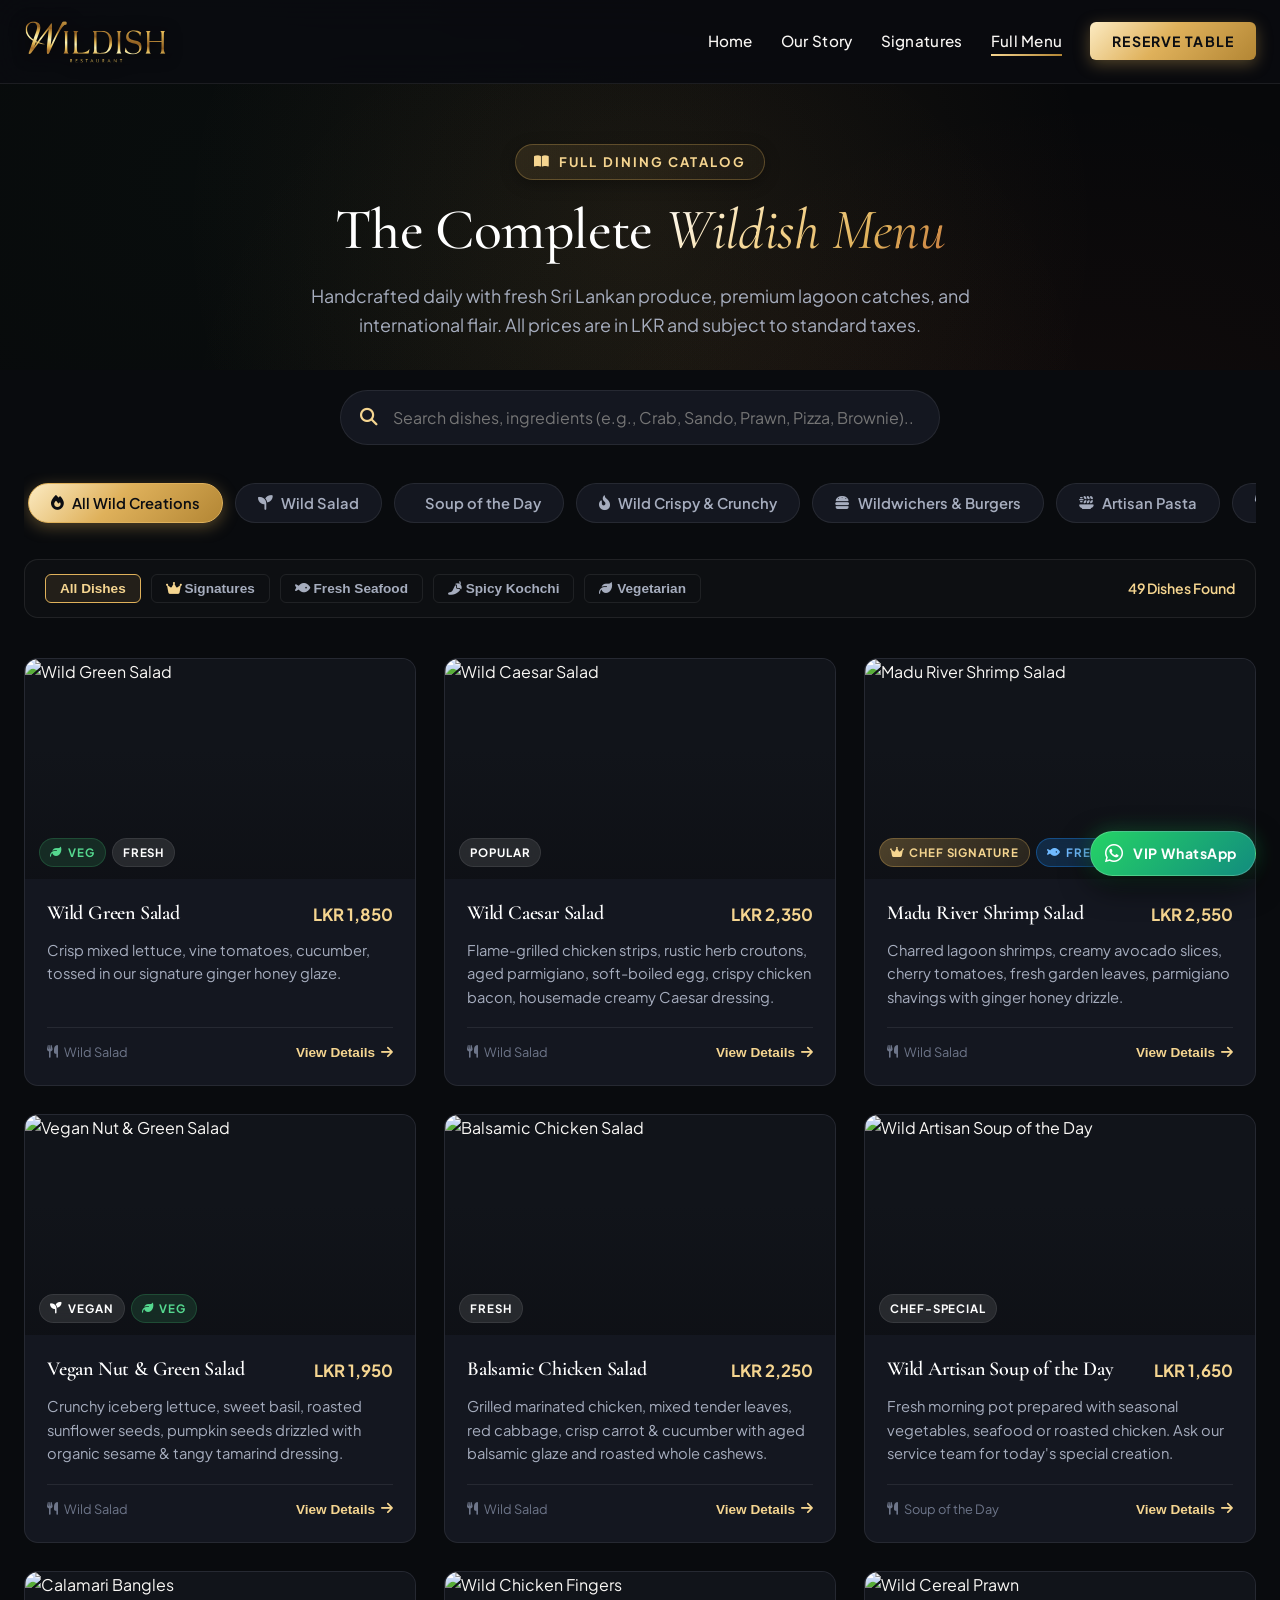
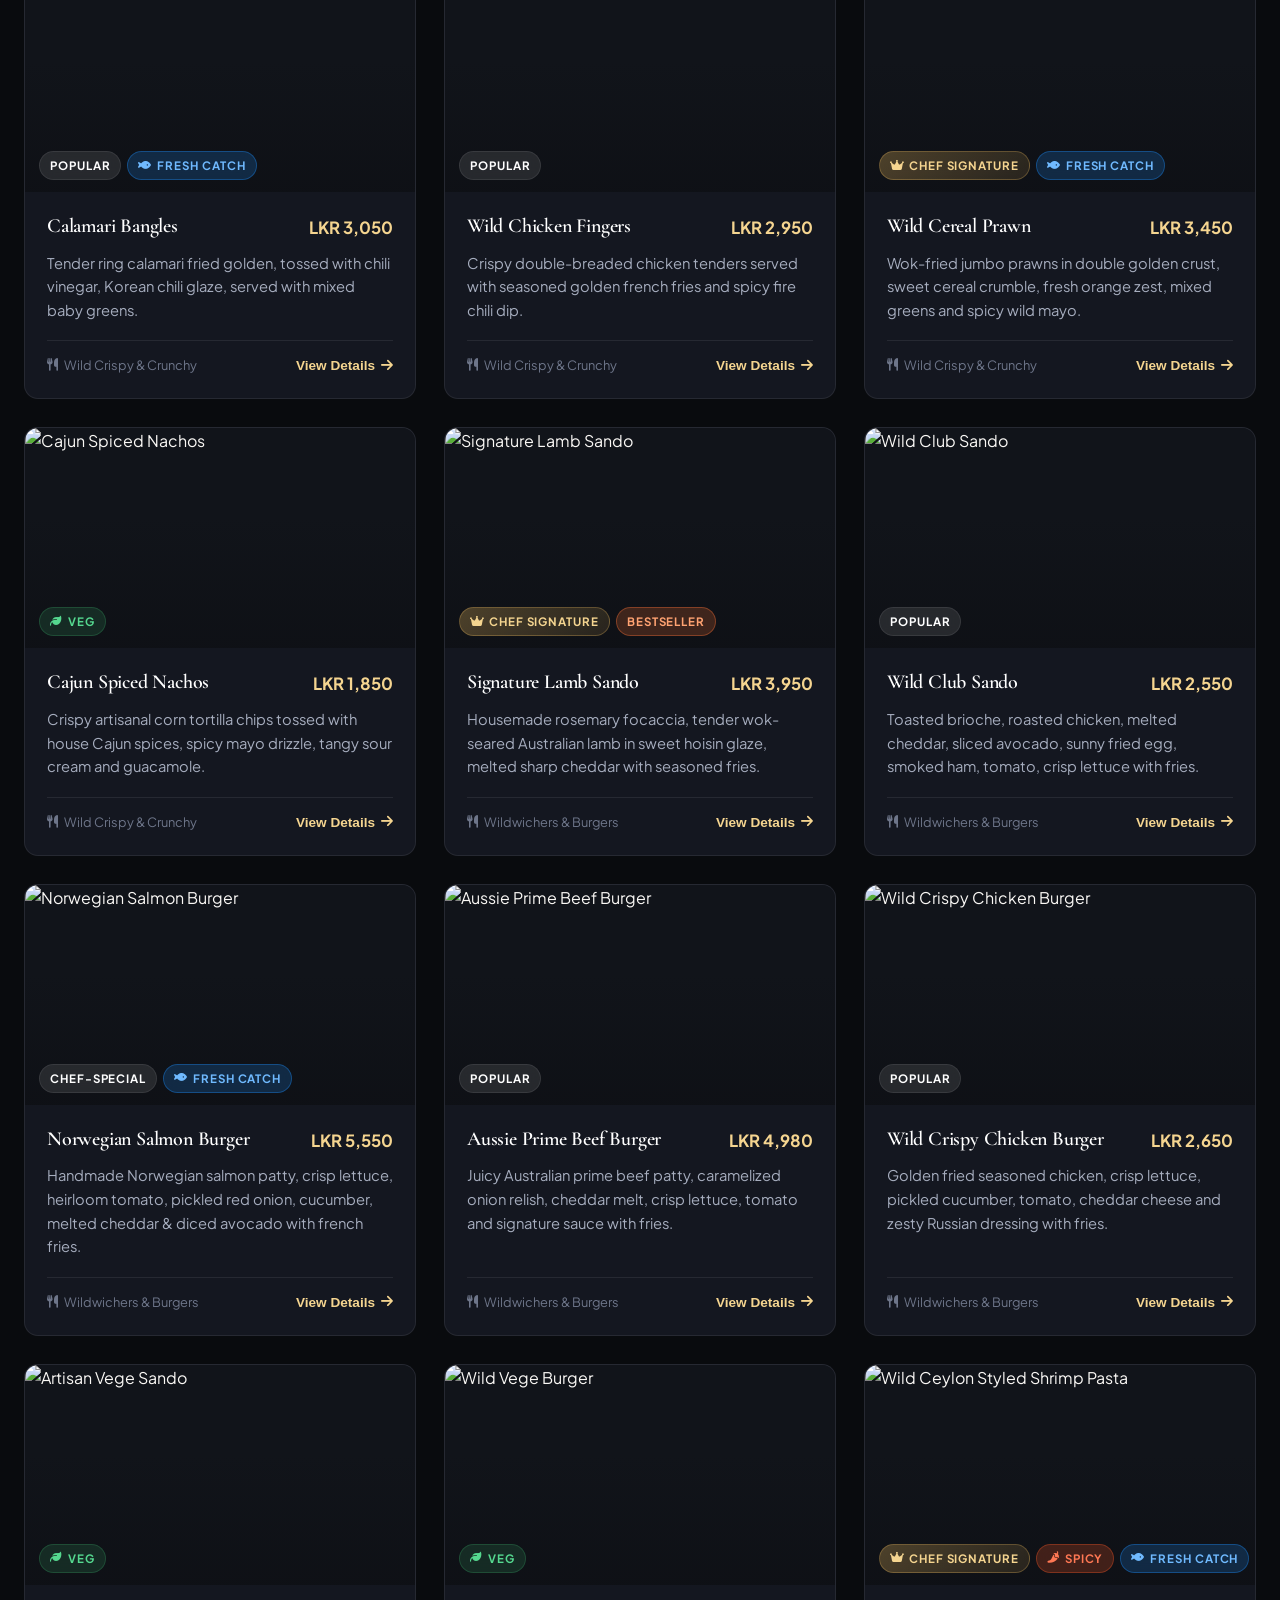
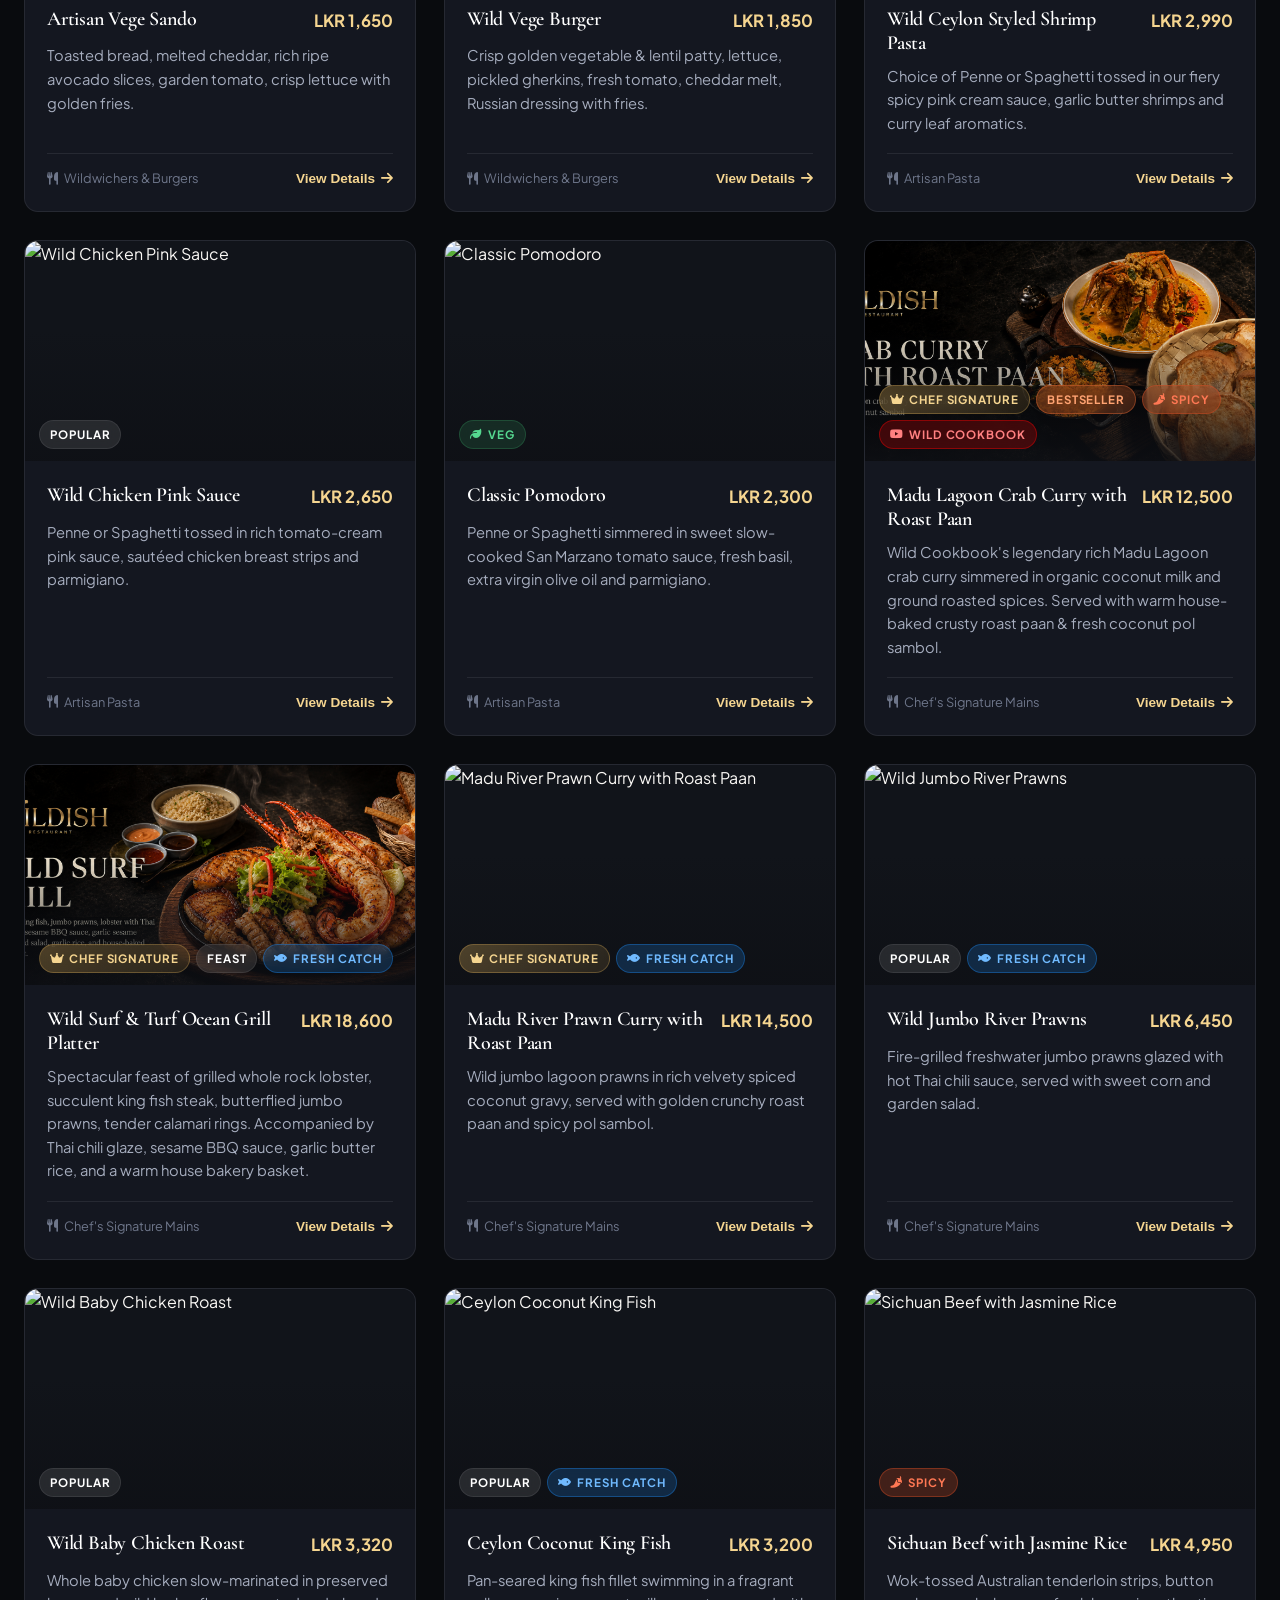
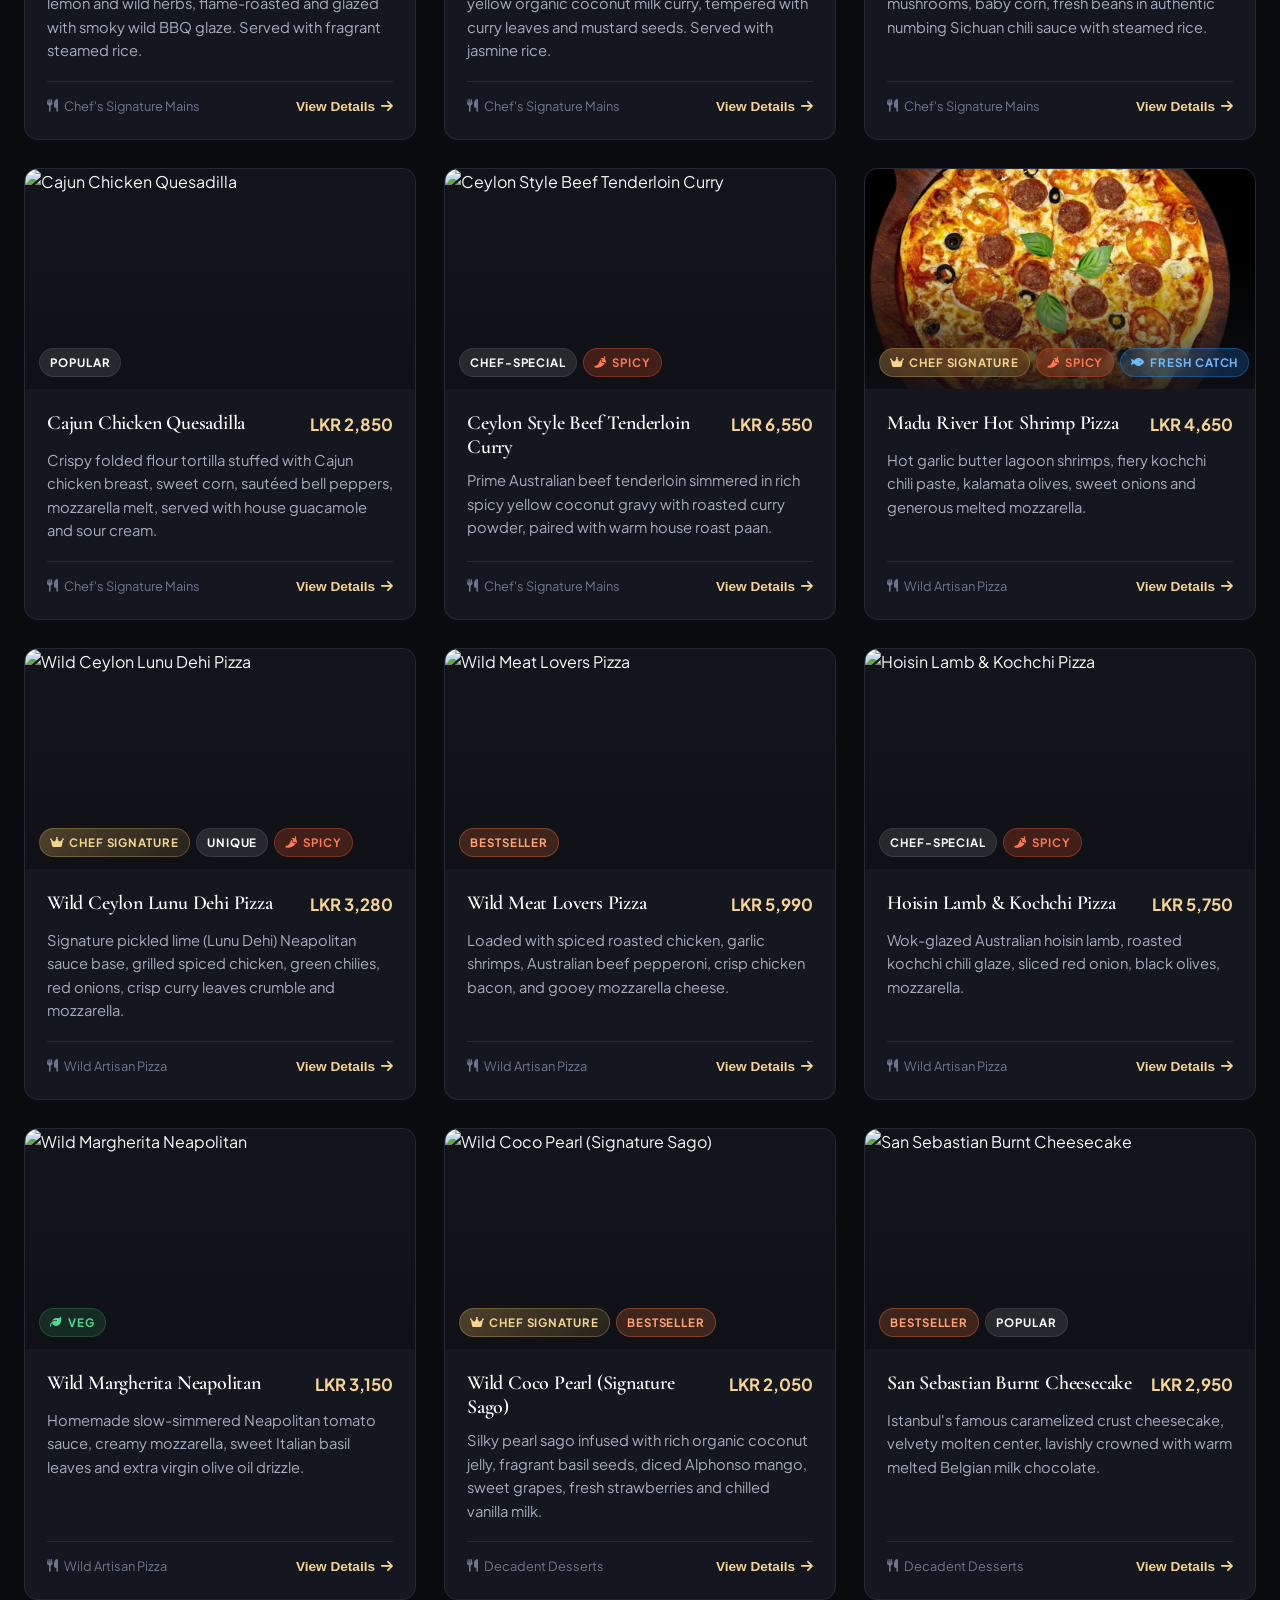
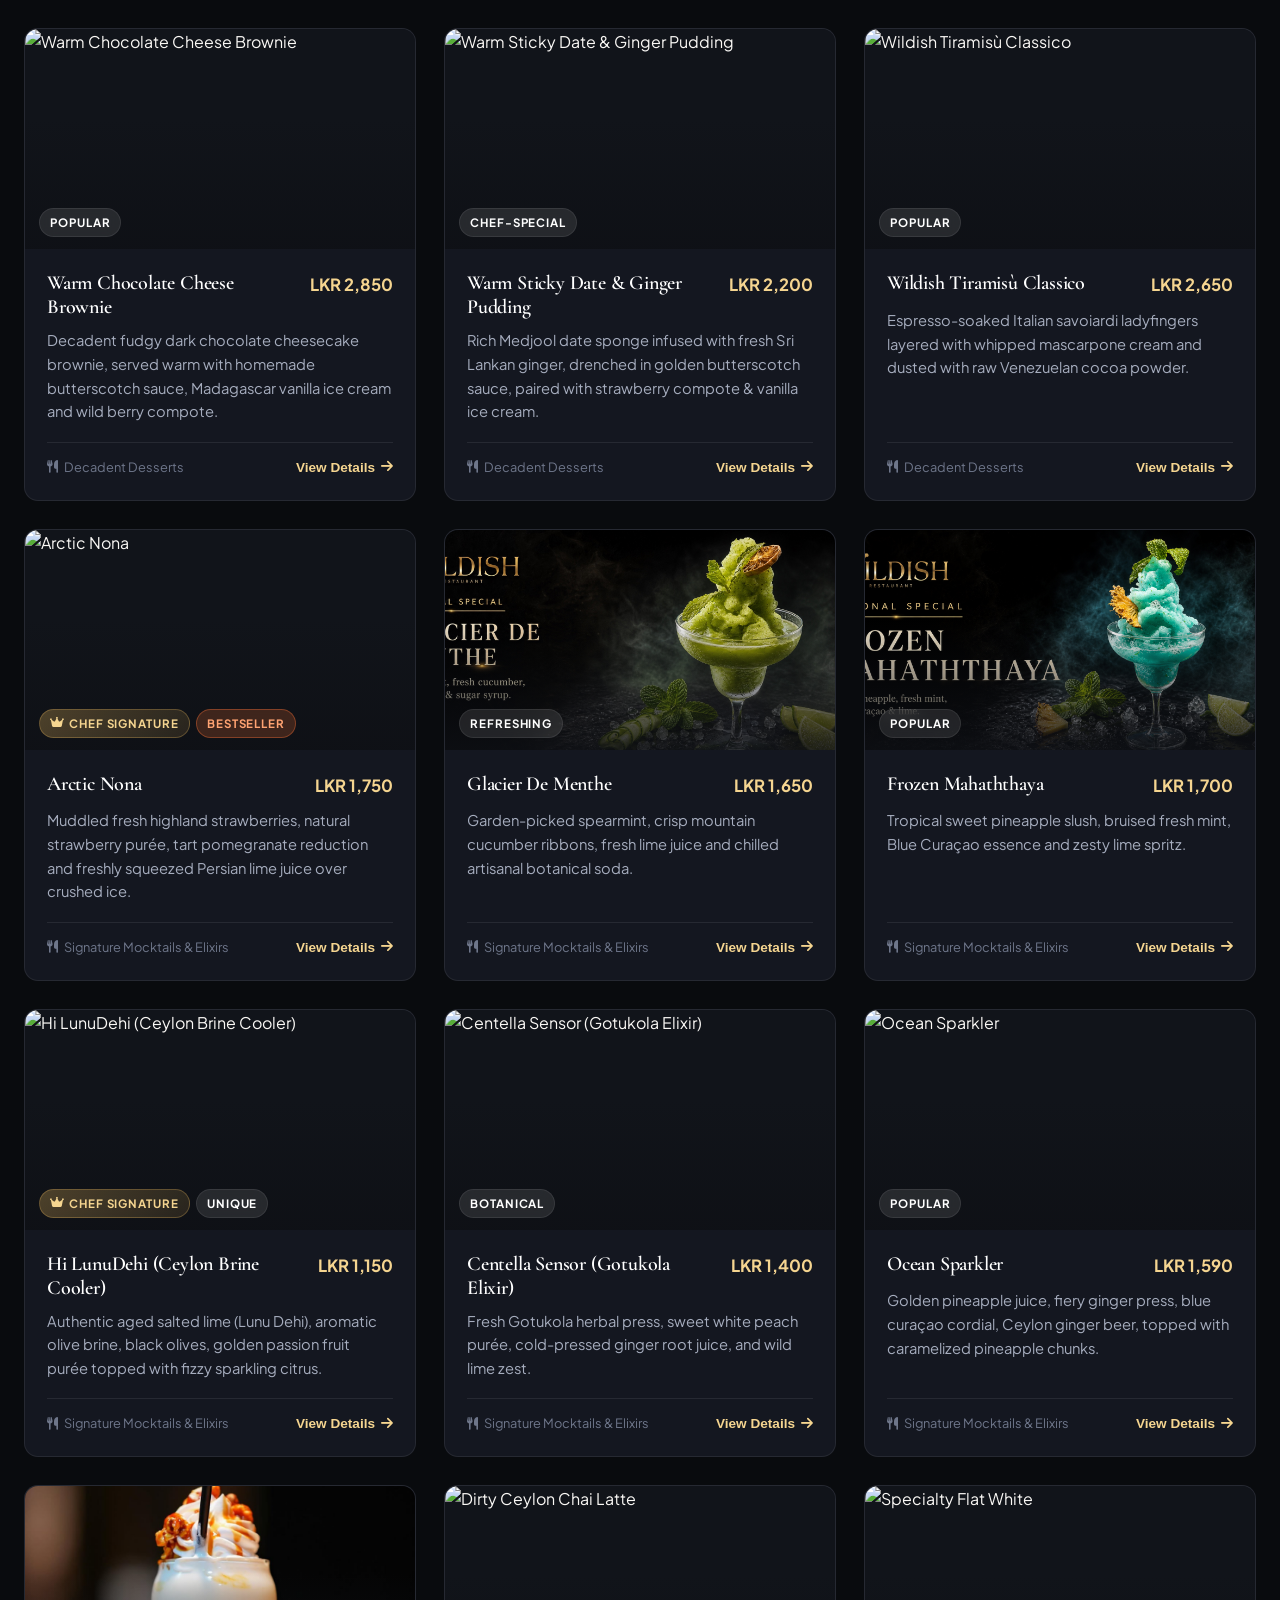
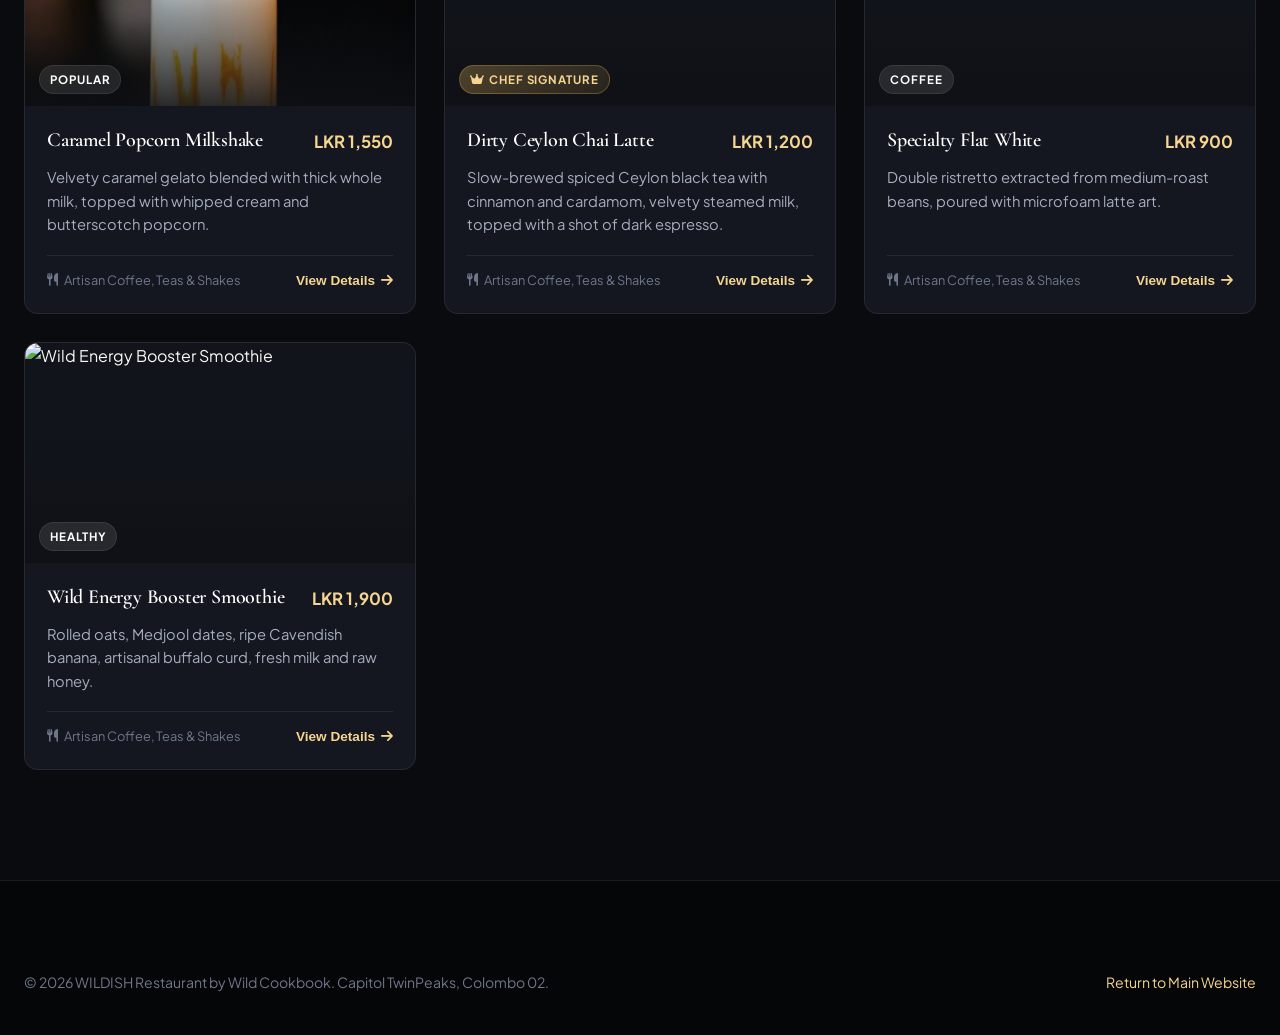
==== commit b71b8556: "feat: Add full SEO, AEO (Answer Engine Optimization), GEO Local schema, robots.txt & sitemap.xml" ====
--- a/menu.html
+++ b/menu.html
@@ -7,6 +7,20 @@
   
   <meta name="description" content="Explore the full 70+ dish menu at WILDISH Colombo — fresh seafood, artisan pizzas, lagoon crab curry, signature mocktails, and decadent desserts." />
   <meta name="theme-color" content="#07080a" />
+
+  <!-- Canonical & GEO -->
+  <link rel="canonical" href="https://wildish.lk/menu.html" />
+  <meta name="geo.region" content="LK-11" />
+  <meta name="geo.placename" content="Capitol TwinPeaks, Colombo 02, Sri Lanka" />
+  <meta name="geo.position" content="6.9194;79.8477" />
+  <meta name="ICBM" content="6.9194, 79.8477" />
+
+  <!-- Open Graph -->
+  <meta property="og:type" content="restaurant.menu" />
+  <meta property="og:title" content="Full Culinary Menu | WILDISH Restaurant Colombo" />
+  <meta property="og:description" content="Explore all 70+ dishes: Madu lagoon crab curry, seafood grill platters, wood-fired artisan pizza & signature mocktails." />
+  <meta property="og:image" content="https://wildish.lk/assets/images/crab-curry.png" />
+  <meta property="og:url" content="https://wildish.lk/menu.html" />
 
   <!-- Favicons -->
   <link rel="icon" type="image/png" href="assets/favicons/favicon-96x96.png" sizes="96x96" />
@@ -19,6 +33,47 @@
   <link rel="stylesheet" href="css/main.css" />
   <link rel="stylesheet" href="css/components.css" />
   <link rel="stylesheet" href="css/animations.css" />
+
+  <!-- Menu Schema.org JSON-LD -->
+  <script type="application/ld+json">
+  {
+    "@context": "https://schema.org",
+    "@type": "Menu",
+    "@id": "https://wildish.lk/menu.html#menu",
+    "name": "WILDISH À La Carte Culinary Menu",
+    "url": "https://wildish.lk/menu.html",
+    "mainEntityOfPage": "https://wildish.lk/menu.html",
+    "inLanguage": "en",
+    "hasMenuSection": [
+      {
+        "@type": "MenuSection",
+        "name": "Mains & Signatures",
+        "hasMenuItem": [
+          {
+            "@type": "MenuItem",
+            "name": "Madu Lagoon Crab Curry",
+            "description": "Freshly harvested Madu Lagoon whole crab slow-simmered in rich organic coconut milk with hand-ground roasted spices. Served with roast paan & pol sambol.",
+            "offers": {
+              "@type": "Offer",
+              "price": "12500",
+              "priceCurrency": "LKR"
+            }
+          },
+          {
+            "@type": "MenuItem",
+            "name": "Wild Surf & Turf Grill Platter",
+            "description": "Rock lobster, king fish steaks, jumbo river prawns, and calamari with garlic butter rice.",
+            "offers": {
+              "@type": "Offer",
+              "price": "18600",
+              "priceCurrency": "LKR"
+            }
+          }
+        ]
+      }
+    ]
+  }
+  </script>
 </head>
 <body style="padding-top: var(--nav-height);">
 
--- a/css/components.css
+++ b/css/components.css
@@ -1646,3 +1646,167 @@
 .whatsapp-icon {
   font-size: 1.3rem;
 }
+
+/* ==========================================================================
+   Advanced Mobile & Ultra-Small Screen Optimizations (< 768px and < 480px)
+   ========================================================================== */
+@media (max-width: 768px) {
+  /* Prevent iOS zoom on inputs */
+  input, select, textarea {
+    font-size: 16px !important;
+  }
+
+  /* Map Card Mobile Repositioning */
+  #map-section {
+    height: auto !important;
+    display: flex;
+    flex-direction: column;
+  }
+
+  #map-section iframe {
+    height: 320px !important;
+  }
+
+  #map-section > div[style*="position: absolute"] {
+    position: static !important;
+    max-width: 100% !important;
+    margin: 20px;
+    border-radius: var(--radius-md) !important;
+  }
+
+  /* Radar Dish Buttons Horizontal Scroll */
+  .radar-dish-nav {
+    display: flex;
+    overflow-x: auto;
+    width: 100%;
+    padding-bottom: 8px;
+    scrollbar-width: none;
+    -webkit-overflow-scrolling: touch;
+    flex-wrap: nowrap;
+  }
+  .radar-dish-nav::-webkit-scrollbar {
+    display: none;
+  }
+  .radar-dish-btn {
+    white-space: nowrap;
+    flex-shrink: 0;
+  }
+
+  /* Radar Card Padding */
+  .flavor-radar-grid {
+    padding: 24px 16px !important;
+  }
+
+  .radar-info-card {
+    padding-left: 0 !important;
+  }
+
+  /* Compact Floating Audio Dock & WhatsApp on Mobile */
+  .soundscape-floating-dock {
+    bottom: 16px;
+    left: 12px;
+    padding: 6px 12px 6px 8px;
+    gap: 8px;
+    max-width: calc(100vw - 160px);
+  }
+
+  .soundscape-subtitle {
+    display: none;
+  }
+
+  .soundscape-title {
+    font-size: 0.72rem;
+    max-width: 110px;
+    white-space: nowrap;
+    overflow: hidden;
+    text-overflow: ellipsis;
+  }
+
+  .whatsapp-floating-btn {
+    bottom: 16px;
+    right: 12px;
+    padding: 8px 14px;
+    font-size: 0.8rem;
+    gap: 6px;
+  }
+
+  .whatsapp-floating-btn span {
+    display: none;
+  }
+
+  .whatsapp-floating-btn::after {
+    content: "VIP Chat";
+  }
+
+  /* VIP Ticket Modal Mobile Fitting */
+  .ticket-card {
+    max-width: 100%;
+    margin: 10px;
+  }
+
+  .ticket-header {
+    padding: 16px 20px;
+  }
+
+  .ticket-body {
+    padding: 20px;
+  }
+
+  .ticket-meta-grid {
+    grid-template-columns: 1fr;
+    gap: 12px;
+    padding: 14px;
+  }
+
+  .ticket-footer {
+    flex-direction: column;
+    gap: 12px;
+    text-align: center;
+    padding: 16px 20px;
+  }
+
+  .ticket-footer button {
+    width: 100%;
+  }
+
+  /* Hero Actions Stack */
+  .hero-actions {
+    flex-direction: column;
+    width: 100%;
+  }
+
+  .hero-actions .btn {
+    width: 100%;
+  }
+
+  /* Meal Type Radios Stack */
+  .meal-type-radios {
+    grid-template-columns: 1fr;
+  }
+}
+
+@media (max-width: 480px) {
+  .section-title {
+    font-size: 2.1rem !important;
+  }
+
+  .hero-tagline {
+    font-size: 1.8rem !important;
+  }
+
+  .radar-svg-container {
+    height: 300px;
+  }
+
+  .top-bar-inner {
+    justify-content: center;
+    text-align: center;
+  }
+
+  .top-bar-contact {
+    display: flex;
+    justify-content: center;
+    gap: 14px;
+    width: 100%;
+  }
+}
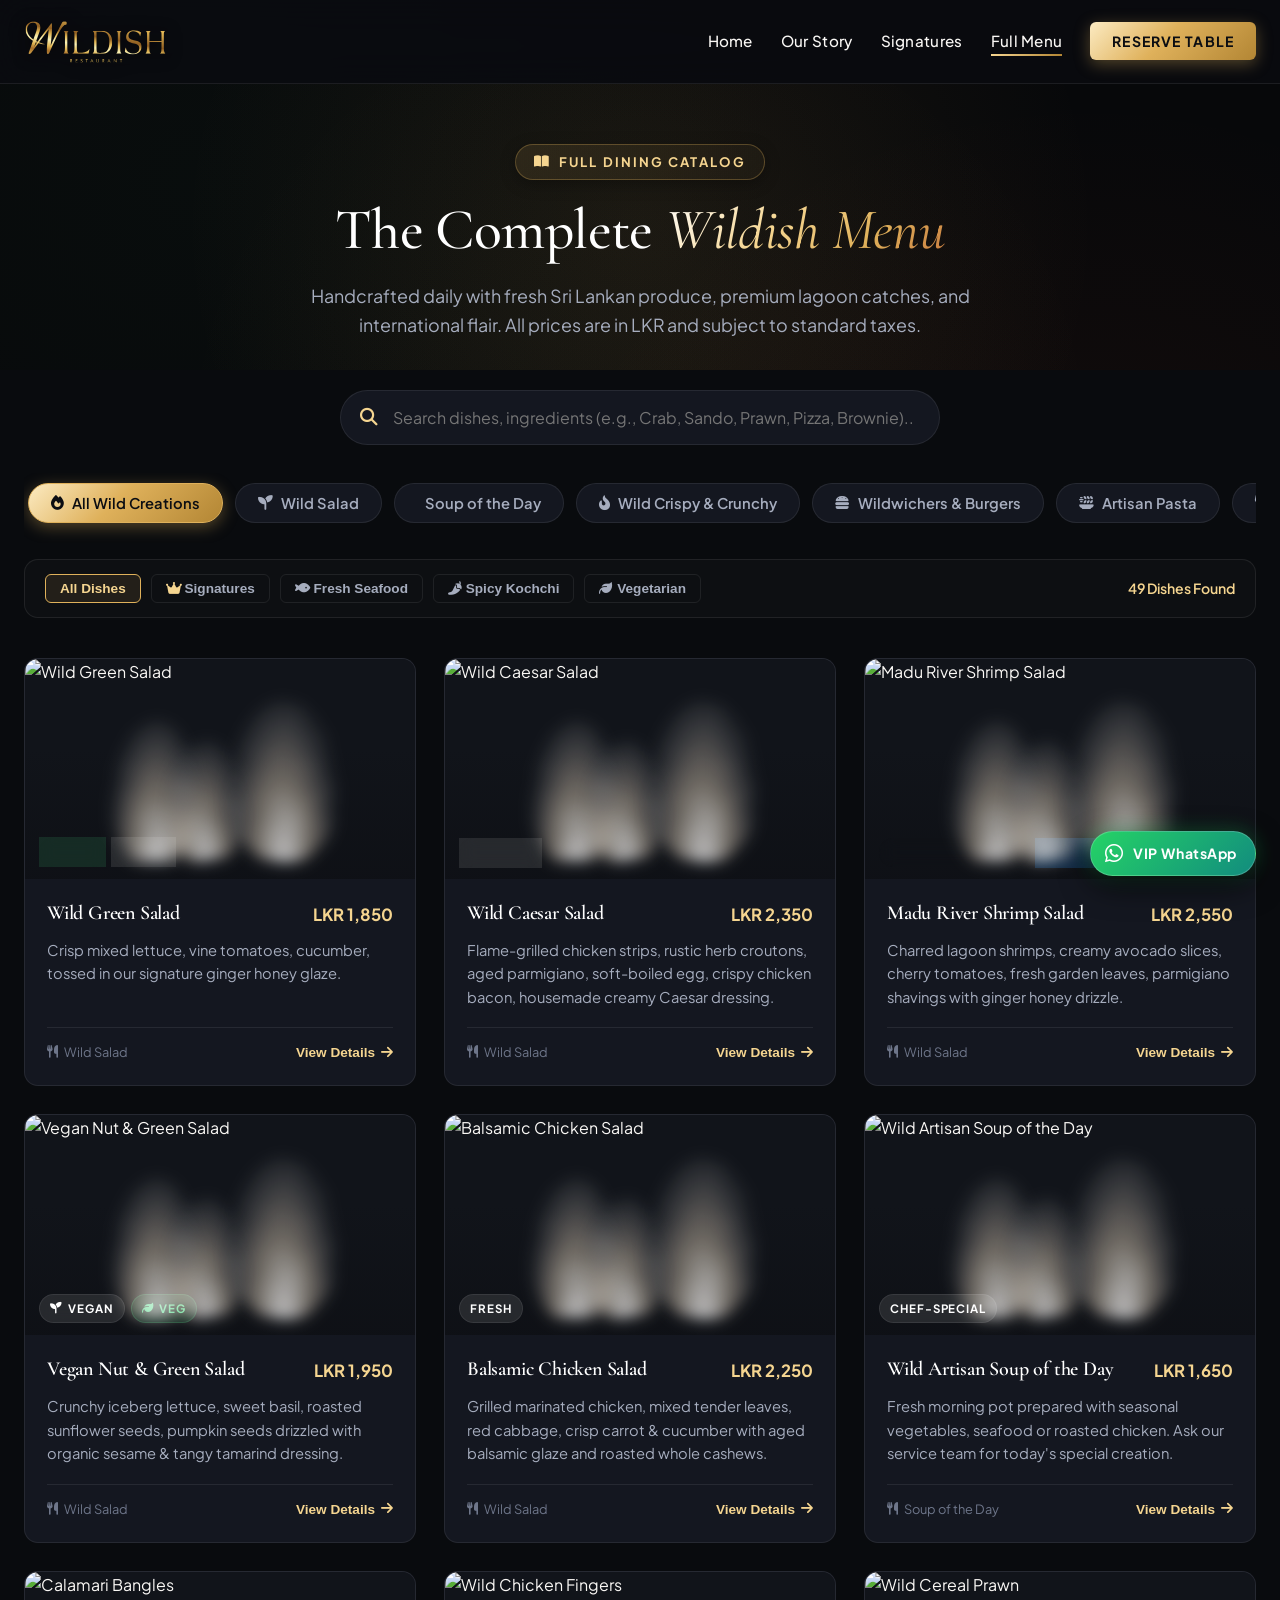
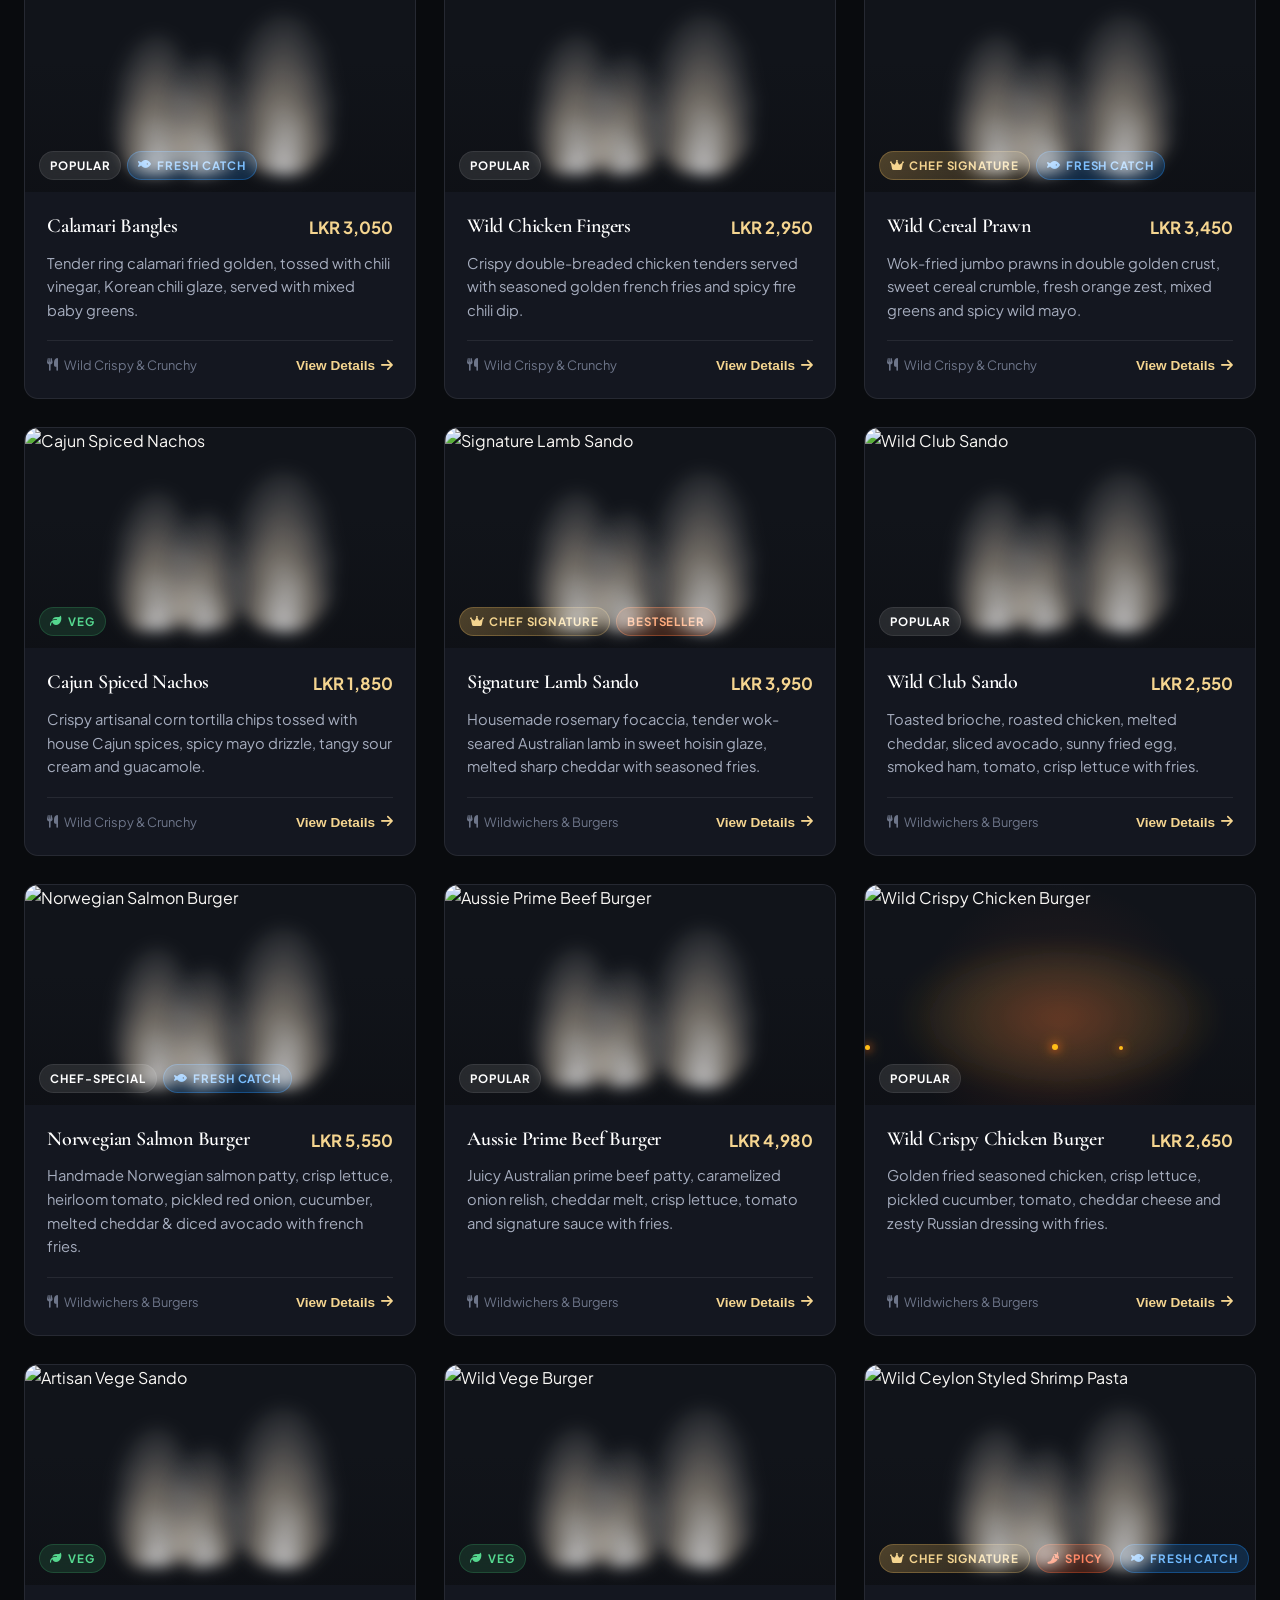
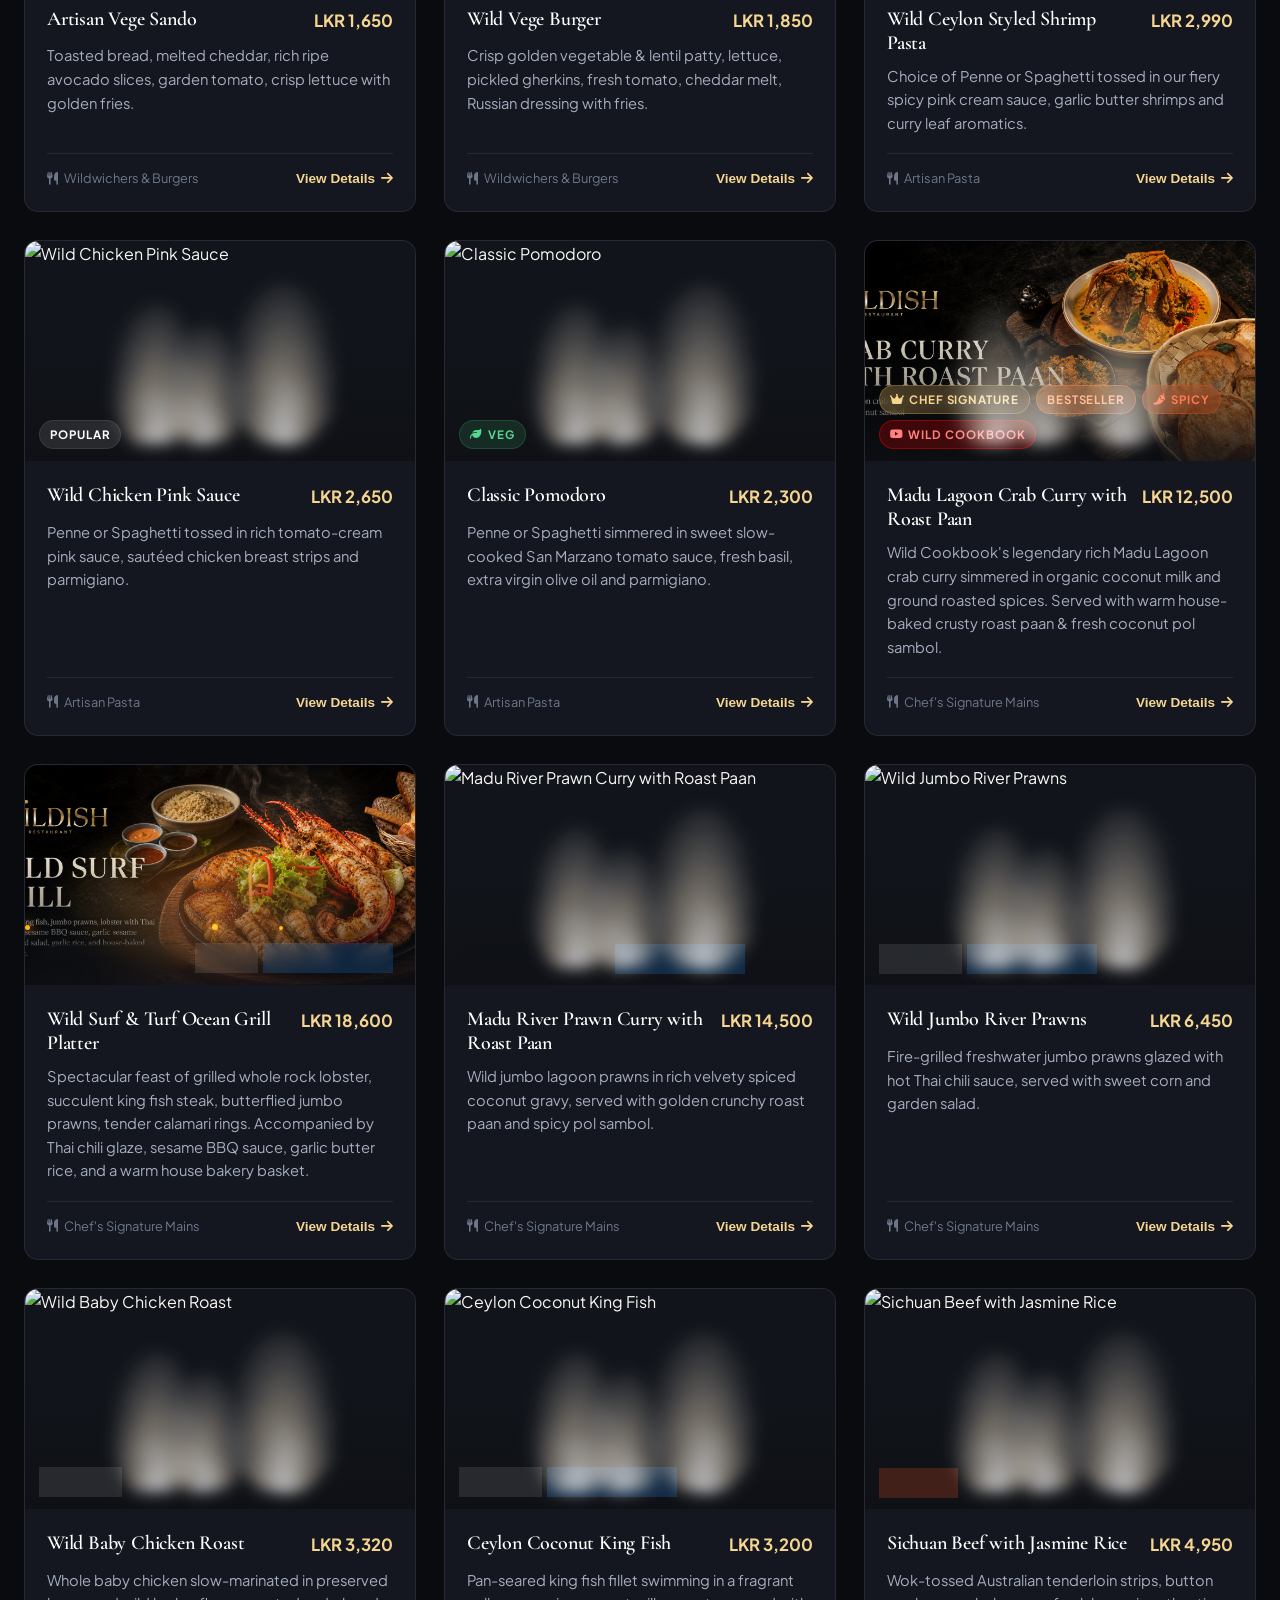
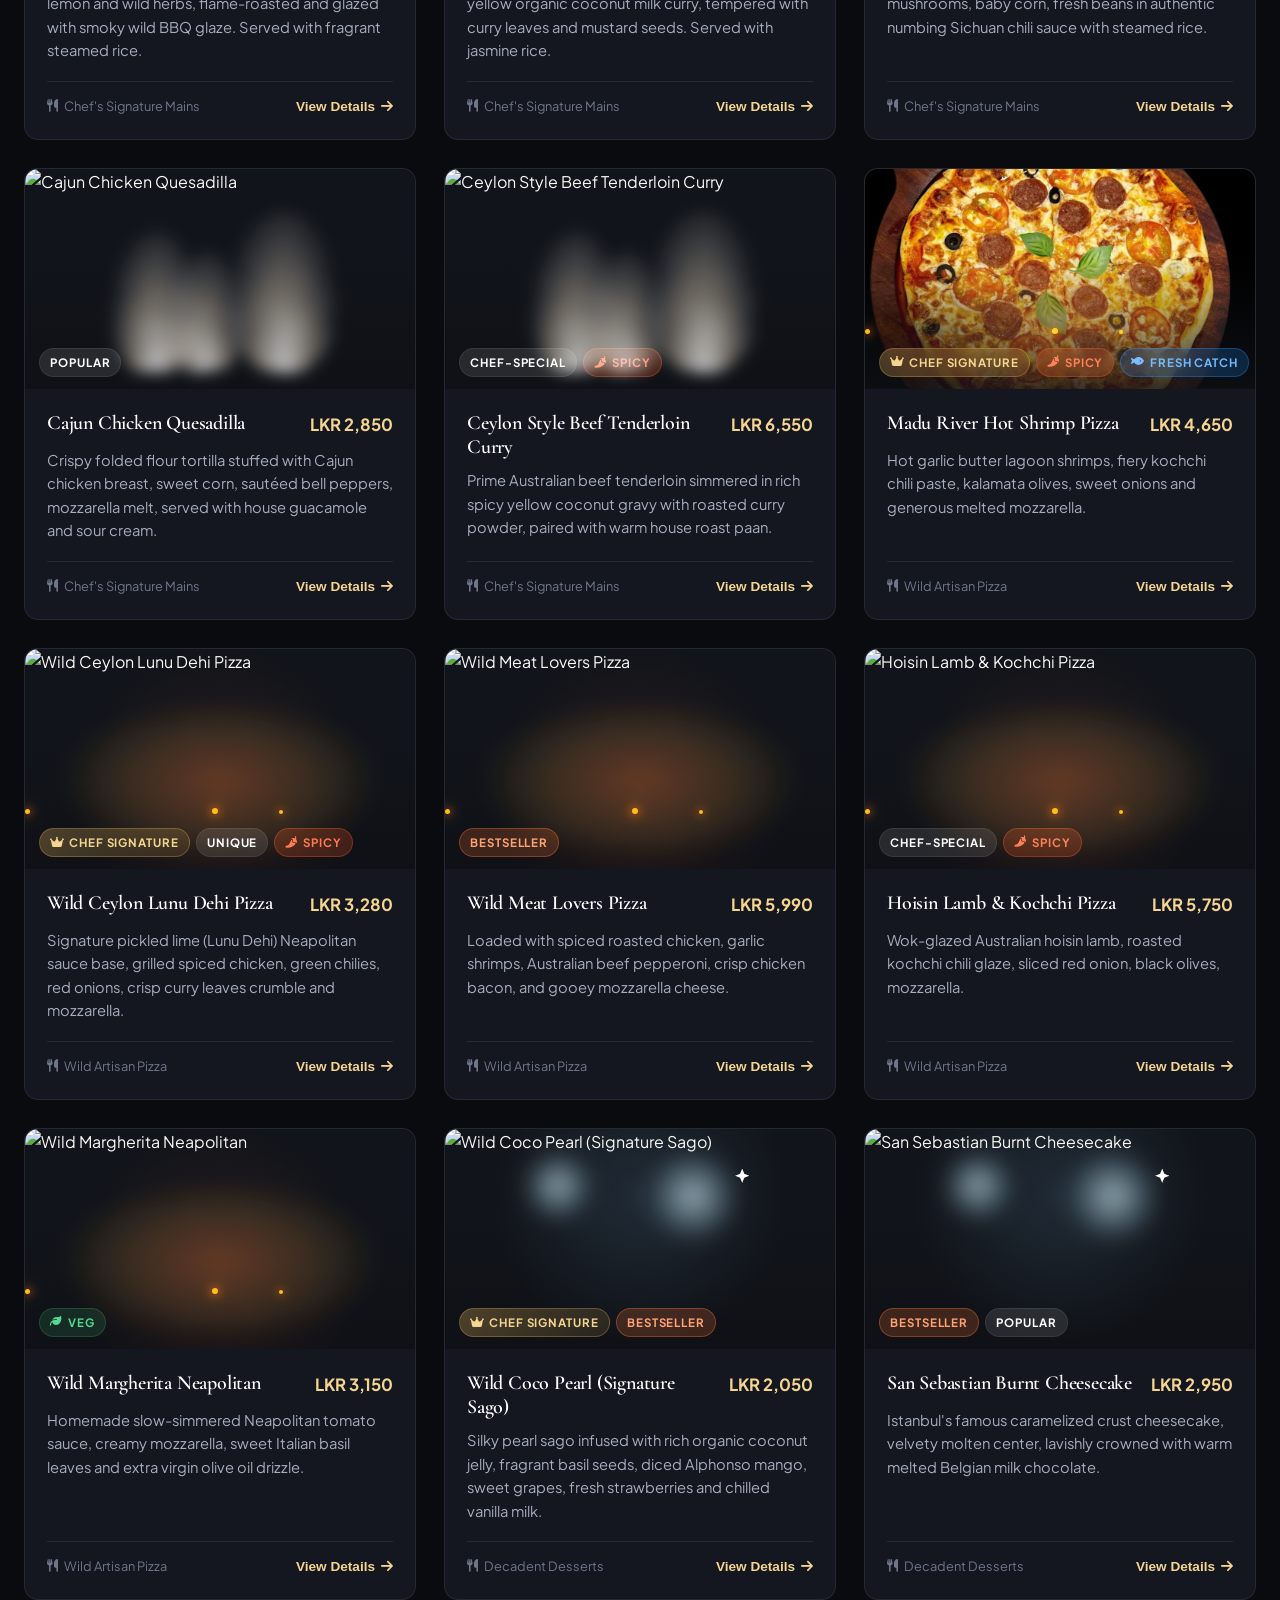
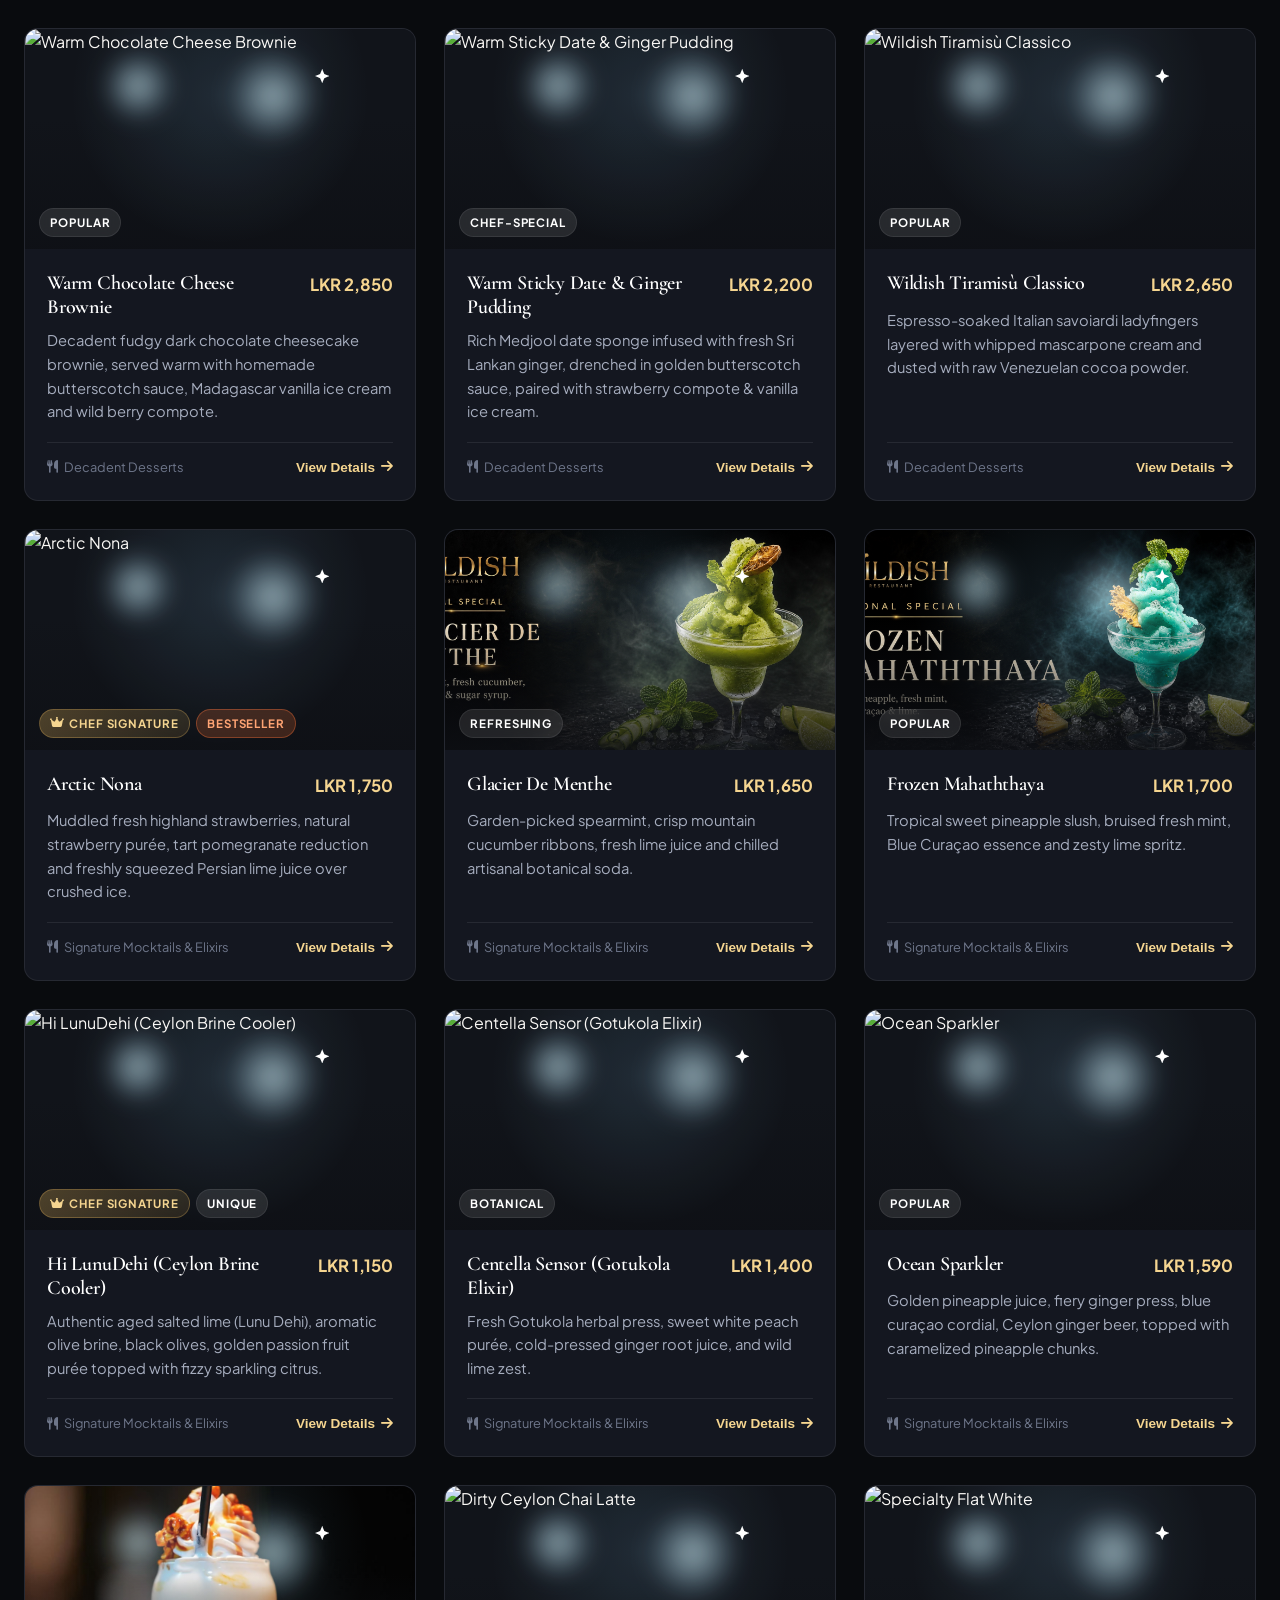
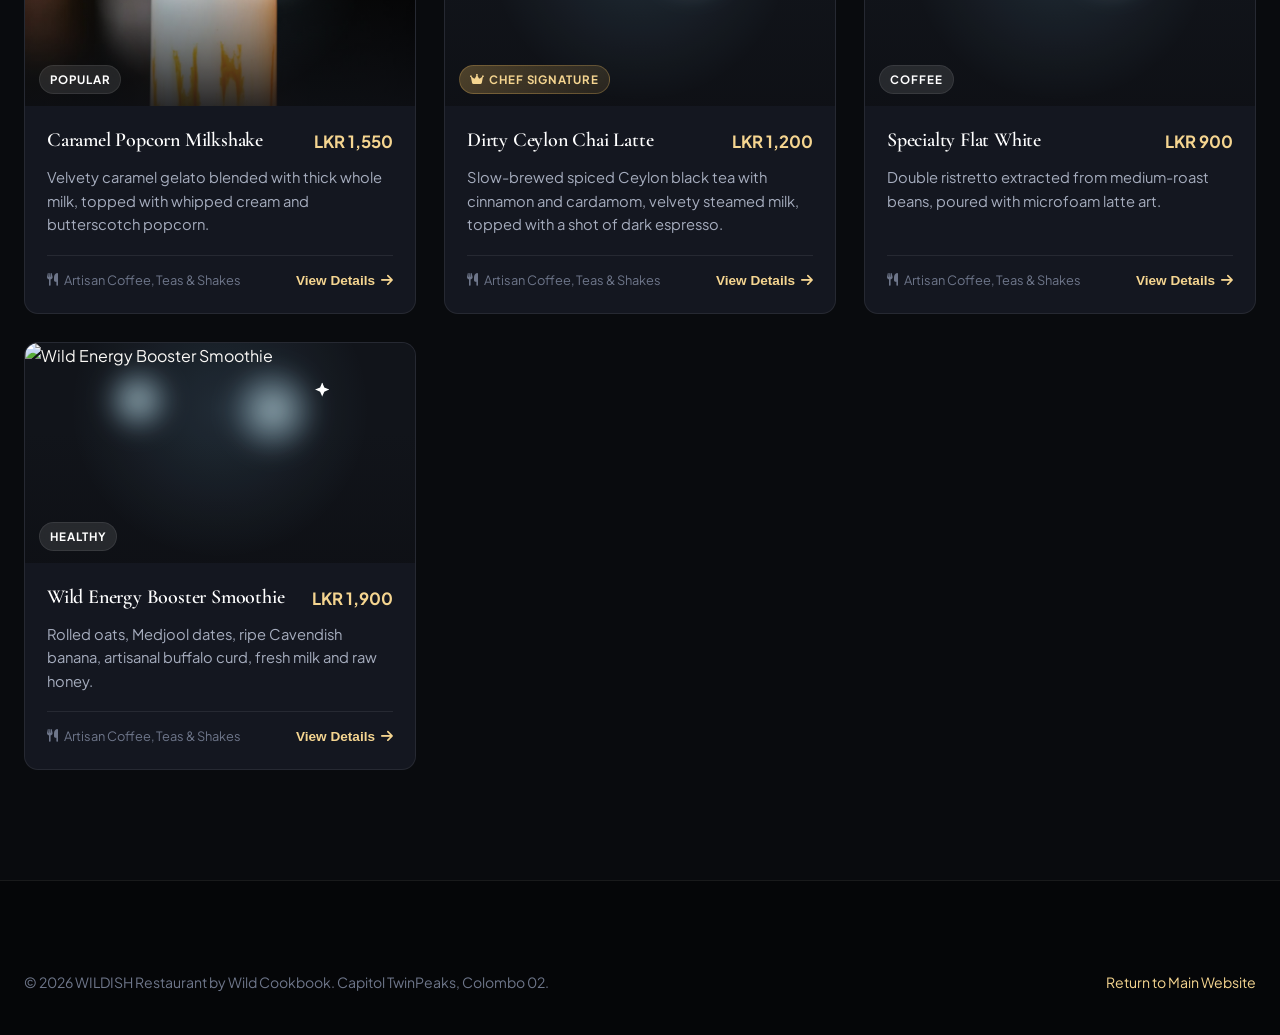
==== commit 34bb95e4: "feat: Add photorealistic optical blend modes (screen), SVG turbulence displacement, and cinemagraph " ====
--- a/menu.html
+++ b/menu.html
@@ -17,10 +17,24 @@
 
   <!-- Open Graph -->
   <meta property="og:type" content="restaurant.menu" />
+  <meta property="og:site_name" content="WILDISH Restaurant by Wild Cookbook" />
   <meta property="og:title" content="Full Culinary Menu | WILDISH Restaurant Colombo" />
   <meta property="og:description" content="Explore all 70+ dishes: Madu lagoon crab curry, seafood grill platters, wood-fired artisan pizza & signature mocktails." />
+  <meta property="og:url" content="https://wildish.lk/menu.html" />
   <meta property="og:image" content="https://wildish.lk/assets/images/crab-curry.png" />
-  <meta property="og:url" content="https://wildish.lk/menu.html" />
+  <meta property="og:image:secure_url" content="https://wildish.lk/assets/images/crab-curry.png" />
+  <meta property="og:image:type" content="image/png" />
+  <meta property="og:image:width" content="1200" />
+  <meta property="og:image:height" content="630" />
+  <meta property="og:image:alt" content="Madu Lagoon Crab Curry at WILDISH Colombo" />
+  <meta property="og:locale" content="en_US" />
+
+  <!-- Twitter / X Card -->
+  <meta name="twitter:card" content="summary_large_image" />
+  <meta name="twitter:site" content="@wildcookbook" />
+  <meta name="twitter:title" content="Full Menu | WILDISH Restaurant Colombo" />
+  <meta name="twitter:description" content="Explore 70+ dishes handcrafted by Chef Charith N. Silva." />
+  <meta name="twitter:image" content="https://wildish.lk/assets/images/crab-curry.png" />
 
   <!-- Favicons -->
   <link rel="icon" type="image/png" href="assets/favicons/favicon-96x96.png" sizes="96x96" />
@@ -74,8 +88,26 @@
     ]
   }
   </script>
-</head>
 <body style="padding-top: var(--nav-height);">
+
+  <!-- Hidden SVG Optical Shaders -->
+  <svg style="position: absolute; width: 0; height: 0; pointer-events: none; opacity: 0;" aria-hidden="true">
+    <defs>
+      <filter id="heat-haze-filter" x="-20%" y="-20%" width="140%" height="140%">
+        <feTurbulence type="fractalNoise" baseFrequency="0.025 0.08" numOctaves="2" result="noise">
+          <animate attributeName="baseFrequency" dur="6s" values="0.025 0.08; 0.035 0.12; 0.025 0.08" repeatCount="indefinite" />
+        </feTurbulence>
+        <feDisplacementMap in="SourceGraphic" in2="noise" scale="5" xChannelSelector="R" yChannelSelector="G" />
+      </filter>
+      <filter id="steam-blur-filter" x="-30%" y="-30%" width="160%" height="160%">
+        <feTurbulence type="fractalNoise" baseFrequency="0.015 0.03" numOctaves="3" result="warp">
+          <animate attributeName="baseFrequency" dur="7s" values="0.015 0.03; 0.022 0.045; 0.015 0.03" repeatCount="indefinite" />
+        </feTurbulence>
+        <feDisplacementMap in="SourceGraphic" in2="warp" scale="10" xChannelSelector="R" yChannelSelector="G" />
+        <feGaussianBlur stdDeviation="5" />
+      </filter>
+    </defs>
+  </svg>
 
   <!-- ===== NAVIGATION ===== -->
   <nav id="navbar" class="navbar" style="position: fixed;" aria-label="Main Navigation">
--- a/css/components.css
+++ b/css/components.css
@@ -1810,3 +1810,214 @@
     width: 100%;
   }
 }
+
+/* ==========================================================================
+   Realistic Culinary Dish Atmosphere Overlays (Steam, Sizzle, Frost)
+   ========================================================================== */
+.dish-atmosphere-overlay {
+  position: absolute;
+  top: 0;
+  left: 0;
+  width: 100%;
+  height: 100%;
+  pointer-events: none;
+  z-index: 4;
+  overflow: hidden;
+  border-radius: inherit;
+}
+
+/* 1. Hot Steam Atmosphere */
+.atm-hot-steam .steam-wisp {
+  position: absolute;
+  bottom: 15%;
+  width: 60px;
+  height: 90px;
+  border-radius: 50% 50% 40% 40%;
+  background: radial-gradient(ellipse at center bottom, rgba(255, 255, 255, 0.45) 0%, rgba(255, 240, 220, 0.25) 40%, transparent 75%);
+  filter: blur(10px);
+  transform-origin: bottom center;
+}
+
+.atm-hot-steam .steam-wisp:nth-child(1) {
+  left: 25%;
+  animation: steamRiseOne 3.6s ease-in-out infinite;
+}
+
+.atm-hot-steam .steam-wisp:nth-child(2) {
+  left: 55%;
+  animation: steamRiseTwo 4.2s ease-in-out infinite 0.8s;
+  width: 75px;
+  height: 110px;
+}
+
+.atm-hot-steam .steam-wisp:nth-child(3) {
+  left: 40%;
+  animation: steamRiseOne 3.9s ease-in-out infinite 1.6s;
+  width: 50px;
+  height: 80px;
+}
+
+/* Intensify on hover */
+.dish-card:hover .atm-hot-steam .steam-wisp,
+.signature-card:hover .atm-hot-steam .steam-wisp {
+  opacity: 0.85;
+  filter: blur(8px);
+}
+
+/* 2. Fire & Sizzle Atmosphere */
+.atm-fire-sizzle {
+  background: radial-gradient(circle at 50% 65%, rgba(217, 79, 38, 0.12) 0%, transparent 60%);
+}
+
+.atm-fire-sizzle .sizzle-heat-wave {
+  position: absolute;
+  bottom: 10%;
+  left: 15%;
+  width: 70%;
+  height: 60%;
+  background: radial-gradient(ellipse at center, rgba(255, 140, 0, 0.2) 0%, transparent 70%);
+  filter: blur(12px);
+  animation: heatHazeRipple 2.8s ease-in-out infinite;
+}
+
+.atm-fire-sizzle .ember-spark {
+  position: absolute;
+  bottom: 25%;
+  width: 5px;
+  height: 5px;
+  border-radius: 50%;
+  background: #ffb800;
+  box-shadow: 0 0 8px #ff4500, 0 0 14px #ffb800;
+}
+
+.atm-fire-sizzle .ember-spark:nth-child(1) {
+  left: 30%;
+  animation: emberSparkle 2.4s ease-out infinite;
+}
+
+.atm-fire-sizzle .ember-spark:nth-child(2) {
+  left: 65%;
+  animation: emberSparkle 3s ease-out infinite 0.7s;
+  width: 4px;
+  height: 4px;
+}
+
+.atm-fire-sizzle .ember-spark:nth-child(3) {
+  left: 48%;
+  animation: emberSparkle 2.7s ease-out infinite 1.3s;
+  width: 6px;
+  height: 6px;
+}
+
+/* 3. Chilled & Frost Atmosphere */
+.atm-chilled-frost {
+  background: radial-gradient(circle at 50% 30%, rgba(135, 206, 250, 0.12) 0%, transparent 60%);
+}
+
+.atm-chilled-frost .frost-mist {
+  position: absolute;
+  top: 15%;
+  width: 70px;
+  height: 70px;
+  border-radius: 50%;
+  background: radial-gradient(circle, rgba(224, 247, 255, 0.5) 0%, rgba(179, 229, 252, 0.2) 50%, transparent 75%);
+  filter: blur(12px);
+}
+
+.atm-chilled-frost .frost-mist:nth-child(1) {
+  left: 20%;
+  animation: frostVaporDrift 4s ease-in-out infinite;
+}
+
+.atm-chilled-frost .frost-mist:nth-child(2) {
+  right: 25%;
+  animation: frostVaporDrift 4.5s ease-in-out infinite 1.2s;
+  width: 90px;
+  height: 90px;
+}
+
+.atm-chilled-frost .frost-gleam {
+  position: absolute;
+  top: 18%;
+  right: 22%;
+  width: 14px;
+  height: 14px;
+  background: #ffffff;
+  clip-path: polygon(50% 0%, 65% 35%, 100% 50%, 65% 65%, 50% 100%, 35% 65%, 0% 50%, 35% 35%);
+  box-shadow: 0 0 12px rgba(255, 255, 255, 0.9), 0 0 20px #80d8ff;
+  animation: crystalGleam 3.2s ease-in-out infinite;
+}
+
+/* ==========================================================================
+   Photorealistic Optical Blending (Mix-Blend-Mode Screen + SVG Displacement)
+   ========================================================================== */
+.dish-card:hover .dish-img-wrap img,
+.signature-card:hover .signature-img-wrap img {
+  animation: cinemagraphGentleDrift 6s ease-in-out infinite;
+}
+
+/* Organic Steam Wisps with Realistic Smoke Texturing & Optical Dispersion */
+.atm-hot-steam {
+  mix-blend-mode: screen;
+}
+
+.atm-hot-steam .steam-wisp {
+  position: absolute;
+  bottom: 8%;
+  background: radial-gradient(ellipse at center bottom, rgba(255, 255, 255, 0.75) 0%, rgba(255, 235, 205, 0.4) 35%, rgba(255, 248, 240, 0.15) 60%, transparent 80%);
+  filter: url('#steam-blur-filter') blur(6px);
+  mix-blend-mode: screen;
+  pointer-events: none;
+}
+
+.atm-hot-steam .steam-wisp:nth-child(1) {
+  left: 22%;
+  width: 90px;
+  height: 140px;
+  animation: organicSteamSwirl1 4.5s ease-in-out infinite;
+}
+
+.atm-hot-steam .steam-wisp:nth-child(2) {
+  left: 52%;
+  width: 110px;
+  height: 160px;
+  animation: organicSteamSwirl2 5.2s ease-in-out infinite 0.9s;
+}
+
+.atm-hot-steam .steam-wisp:nth-child(3) {
+  left: 36%;
+  width: 80px;
+  height: 120px;
+  animation: organicSteamSwirl1 4.8s ease-in-out infinite 1.8s;
+}
+
+/* Fire & Sizzle with Heat Haze Refraction */
+.atm-fire-sizzle {
+  mix-blend-mode: screen;
+}
+
+.atm-fire-sizzle .sizzle-heat-wave {
+  position: absolute;
+  bottom: 5%;
+  left: 10%;
+  width: 80%;
+  height: 70%;
+  background: radial-gradient(ellipse at center, rgba(255, 120, 30, 0.28) 0%, rgba(255, 180, 50, 0.12) 45%, transparent 75%);
+  filter: url('#heat-haze-filter') blur(8px);
+  mix-blend-mode: screen;
+  animation: heatHazeRipple 3s ease-in-out infinite;
+}
+
+/* Chilled Condensation Mist */
+.atm-chilled-frost {
+  mix-blend-mode: screen;
+}
+
+.atm-chilled-frost .frost-mist {
+  position: absolute;
+  top: 10%;
+  background: radial-gradient(circle, rgba(210, 245, 255, 0.65) 0%, rgba(180, 230, 255, 0.25) 45%, transparent 75%);
+  filter: blur(10px);
+  mix-blend-mode: screen;
+  animation: iceCondensationBreath 5s ease-in-out infinite;
+}
--- a/css/animations.css
+++ b/css/animations.css
@@ -100,3 +100,182 @@
 .reveal-delay-3 {
   transition-delay: 0.45s;
 }
+
+/* ==========================================================================
+   Culinary Atmosphere & Dish Steam / Sizzle / Frost Shaders
+   ========================================================================== */
+@keyframes steamRiseOne {
+  0% {
+    transform: translateY(0) scaleX(1) scaleY(1);
+    opacity: 0;
+  }
+  20% {
+    opacity: 0.55;
+  }
+  50% {
+    transform: translateY(-40px) scaleX(1.3) scaleY(1.4) skewX(-4deg);
+    opacity: 0.45;
+  }
+  80% {
+    opacity: 0.2;
+  }
+  100% {
+    transform: translateY(-85px) scaleX(1.8) scaleY(1.8) skewX(6deg);
+    opacity: 0;
+  }
+}
+
+@keyframes steamRiseTwo {
+  0% {
+    transform: translateY(0) scaleX(1) scaleY(1);
+    opacity: 0;
+  }
+  25% {
+    opacity: 0.6;
+  }
+  60% {
+    transform: translateY(-50px) scaleX(1.4) scaleY(1.5) skewX(5deg);
+    opacity: 0.4;
+  }
+  100% {
+    transform: translateY(-95px) scaleX(1.9) scaleY(2) skewX(-5deg);
+    opacity: 0;
+  }
+}
+
+@keyframes heatHazeRipple {
+  0% {
+    transform: translateY(0) scale(1);
+    filter: brightness(1) drop-shadow(0 0 8px rgba(223, 177, 91, 0.2));
+  }
+  50% {
+    transform: translateY(-2px) scale(1.015);
+    filter: brightness(1.05) drop-shadow(0 0 16px rgba(217, 79, 38, 0.4));
+  }
+  100% {
+    transform: translateY(0) scale(1);
+    filter: brightness(1) drop-shadow(0 0 8px rgba(223, 177, 91, 0.2));
+  }
+}
+
+@keyframes emberSparkle {
+  0% {
+    transform: translateY(0) scale(0.6);
+    opacity: 0;
+  }
+  30% {
+    opacity: 0.9;
+  }
+  70% {
+    transform: translateY(-35px) translateX(12px) scale(1.2);
+    opacity: 0.8;
+  }
+  100% {
+    transform: translateY(-60px) translateX(20px) scale(0.2);
+    opacity: 0;
+  }
+}
+
+@keyframes frostVaporDrift {
+  0% {
+    transform: translateY(0) scale(1);
+    opacity: 0.2;
+  }
+  50% {
+    transform: translateY(20px) scale(1.2) skewX(-3deg);
+    opacity: 0.65;
+  }
+  100% {
+    transform: translateY(45px) scale(1.4) skewX(3deg);
+    opacity: 0;
+  }
+}
+
+@keyframes crystalGleam {
+  0% {
+    transform: scale(0) rotate(0deg);
+    opacity: 0;
+  }
+  50% {
+    transform: scale(1.4) rotate(90deg);
+    opacity: 0.95;
+  }
+  100% {
+    transform: scale(0) rotate(180deg);
+    opacity: 0;
+  }
+}
+
+/* ==========================================================================
+   Photorealistic Culinary Cinemagraph & Organic Smoke/Steam Shaders
+   ========================================================================== */
+@keyframes cinemagraphGentleDrift {
+  0% {
+    transform: scale(1) translateY(0);
+  }
+  50% {
+    transform: scale(1.04) translateY(-3px);
+  }
+  100% {
+    transform: scale(1) translateY(0);
+  }
+}
+
+@keyframes organicSteamSwirl1 {
+  0% {
+    transform: translateY(10px) translateX(-5px) scale(0.85);
+    opacity: 0;
+  }
+  20% {
+    opacity: 0.7;
+  }
+  60% {
+    transform: translateY(-50px) translateX(8px) scale(1.35);
+    opacity: 0.5;
+  }
+  100% {
+    transform: translateY(-110px) translateX(-12px) scale(1.8);
+    opacity: 0;
+  }
+}
+
+@keyframes organicSteamSwirl2 {
+  0% {
+    transform: translateY(15px) translateX(6px) scale(0.9);
+    opacity: 0;
+  }
+  30% {
+    opacity: 0.65;
+  }
+  70% {
+    transform: translateY(-60px) translateX(-10px) scale(1.45);
+    opacity: 0.45;
+  }
+  100% {
+    transform: translateY(-120px) translateX(14px) scale(2);
+    opacity: 0;
+  }
+}
+
+@keyframes opticalHeatHaze {
+  0% {
+    filter: url('#heat-haze-filter') brightness(1);
+  }
+  50% {
+    filter: url('#heat-haze-filter') brightness(1.06);
+  }
+  100% {
+    filter: url('#heat-haze-filter') brightness(1);
+  }
+}
+
+@keyframes iceCondensationBreath {
+  0%, 100% {
+    opacity: 0.45;
+    transform: scale(1);
+  }
+  50% {
+    opacity: 0.75;
+    transform: scale(1.08) translateY(4px);
+  }
+}
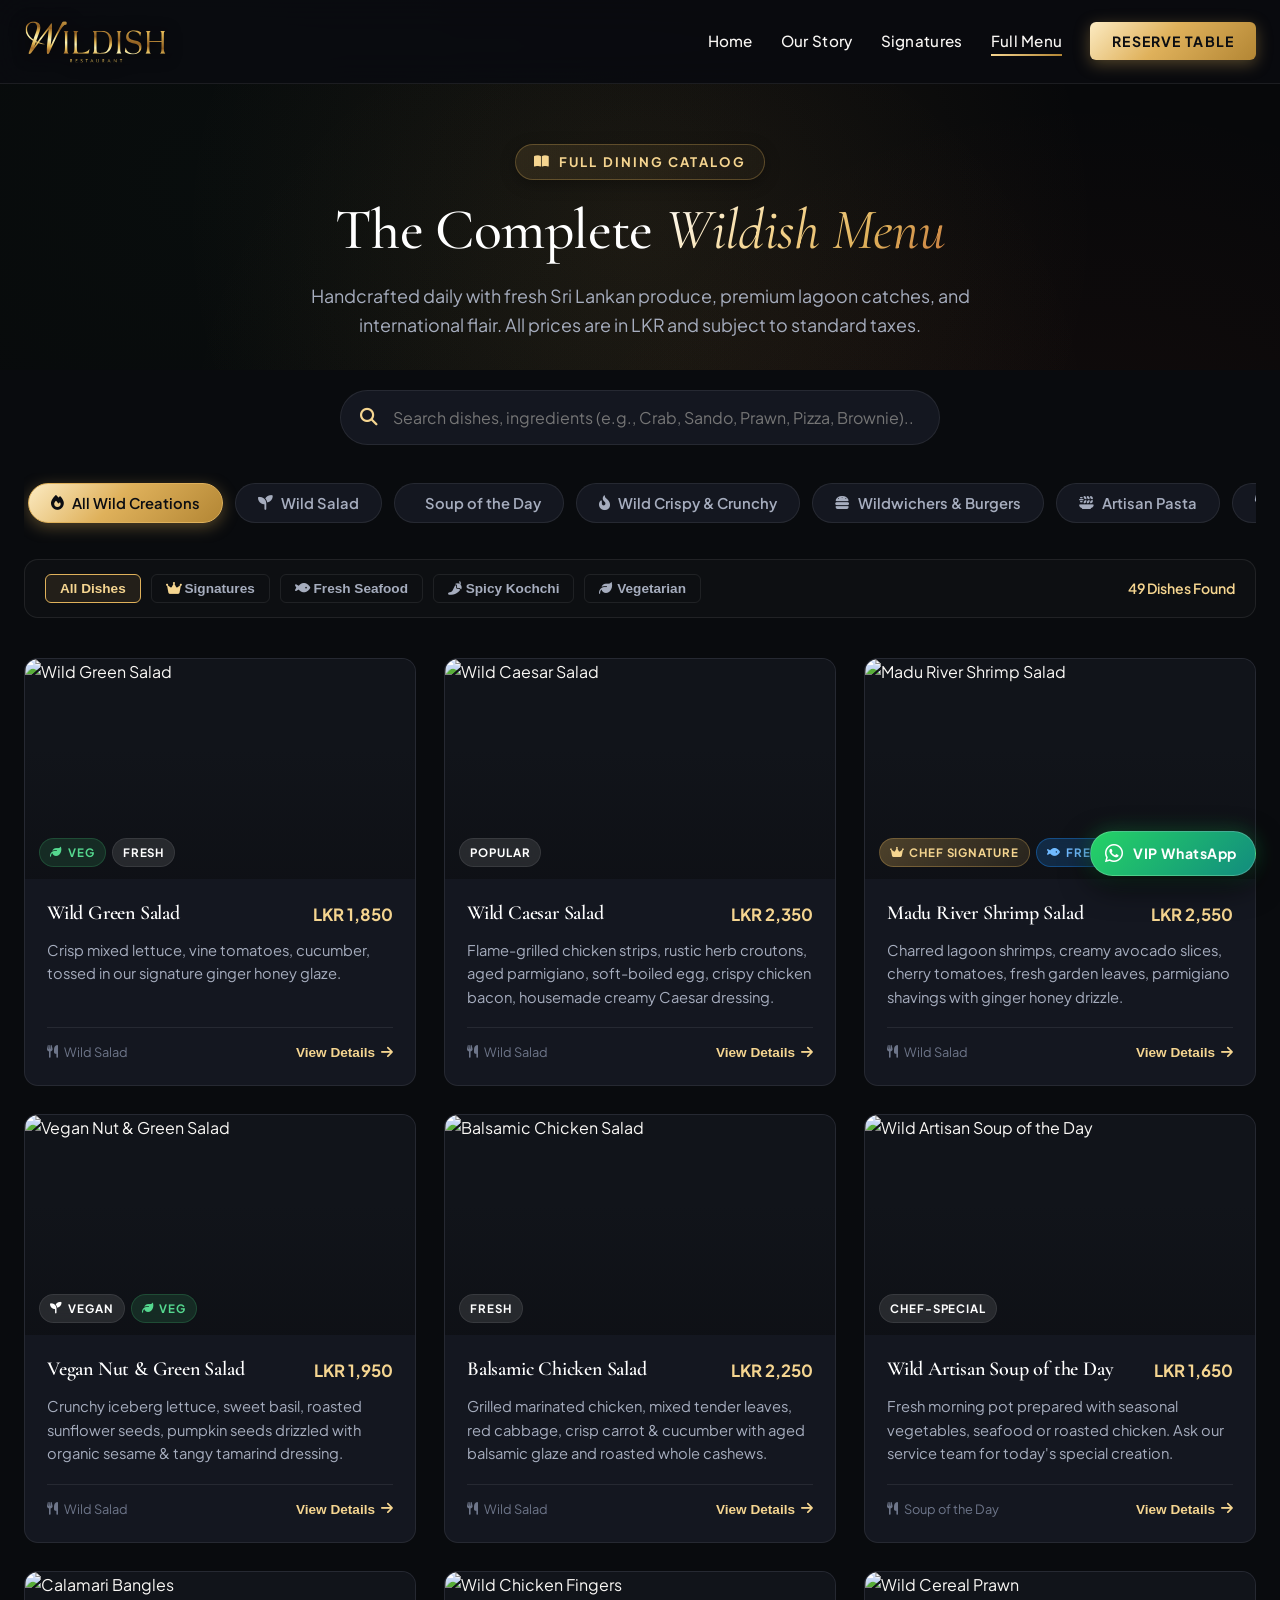
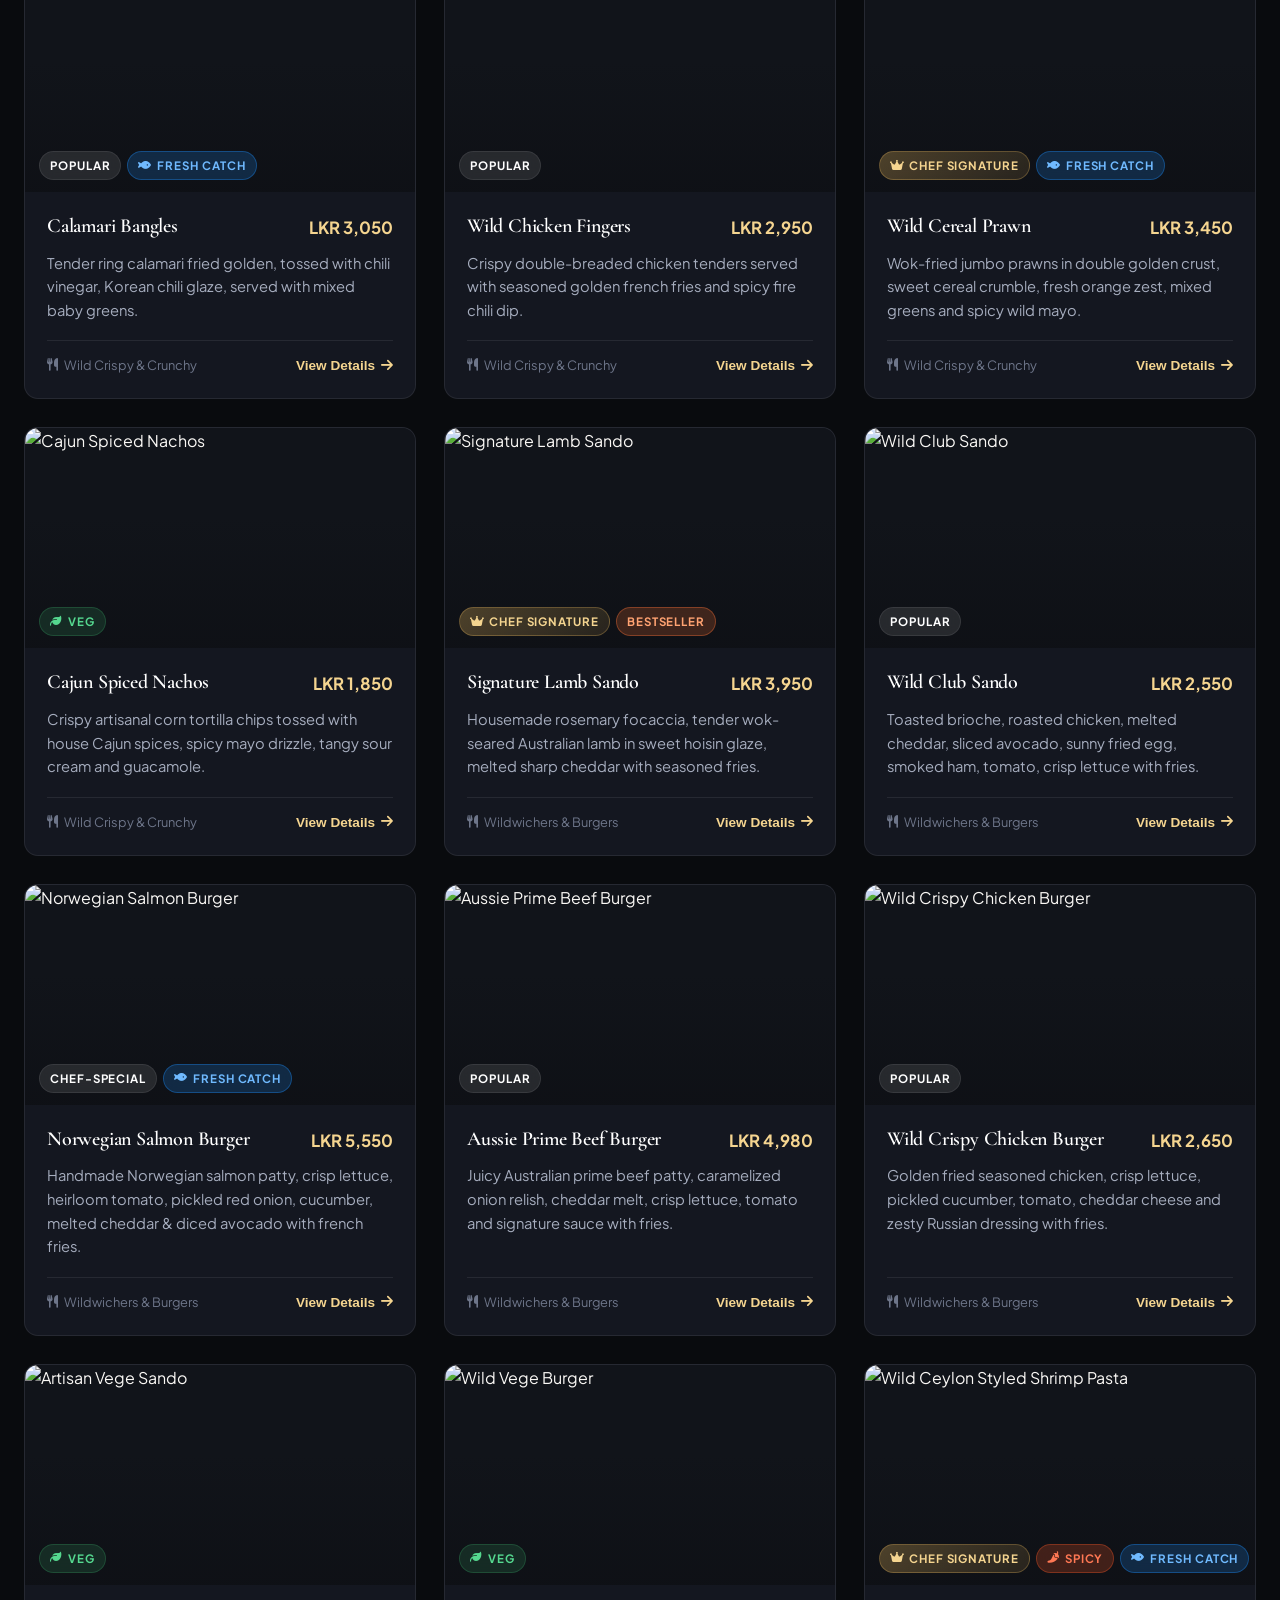
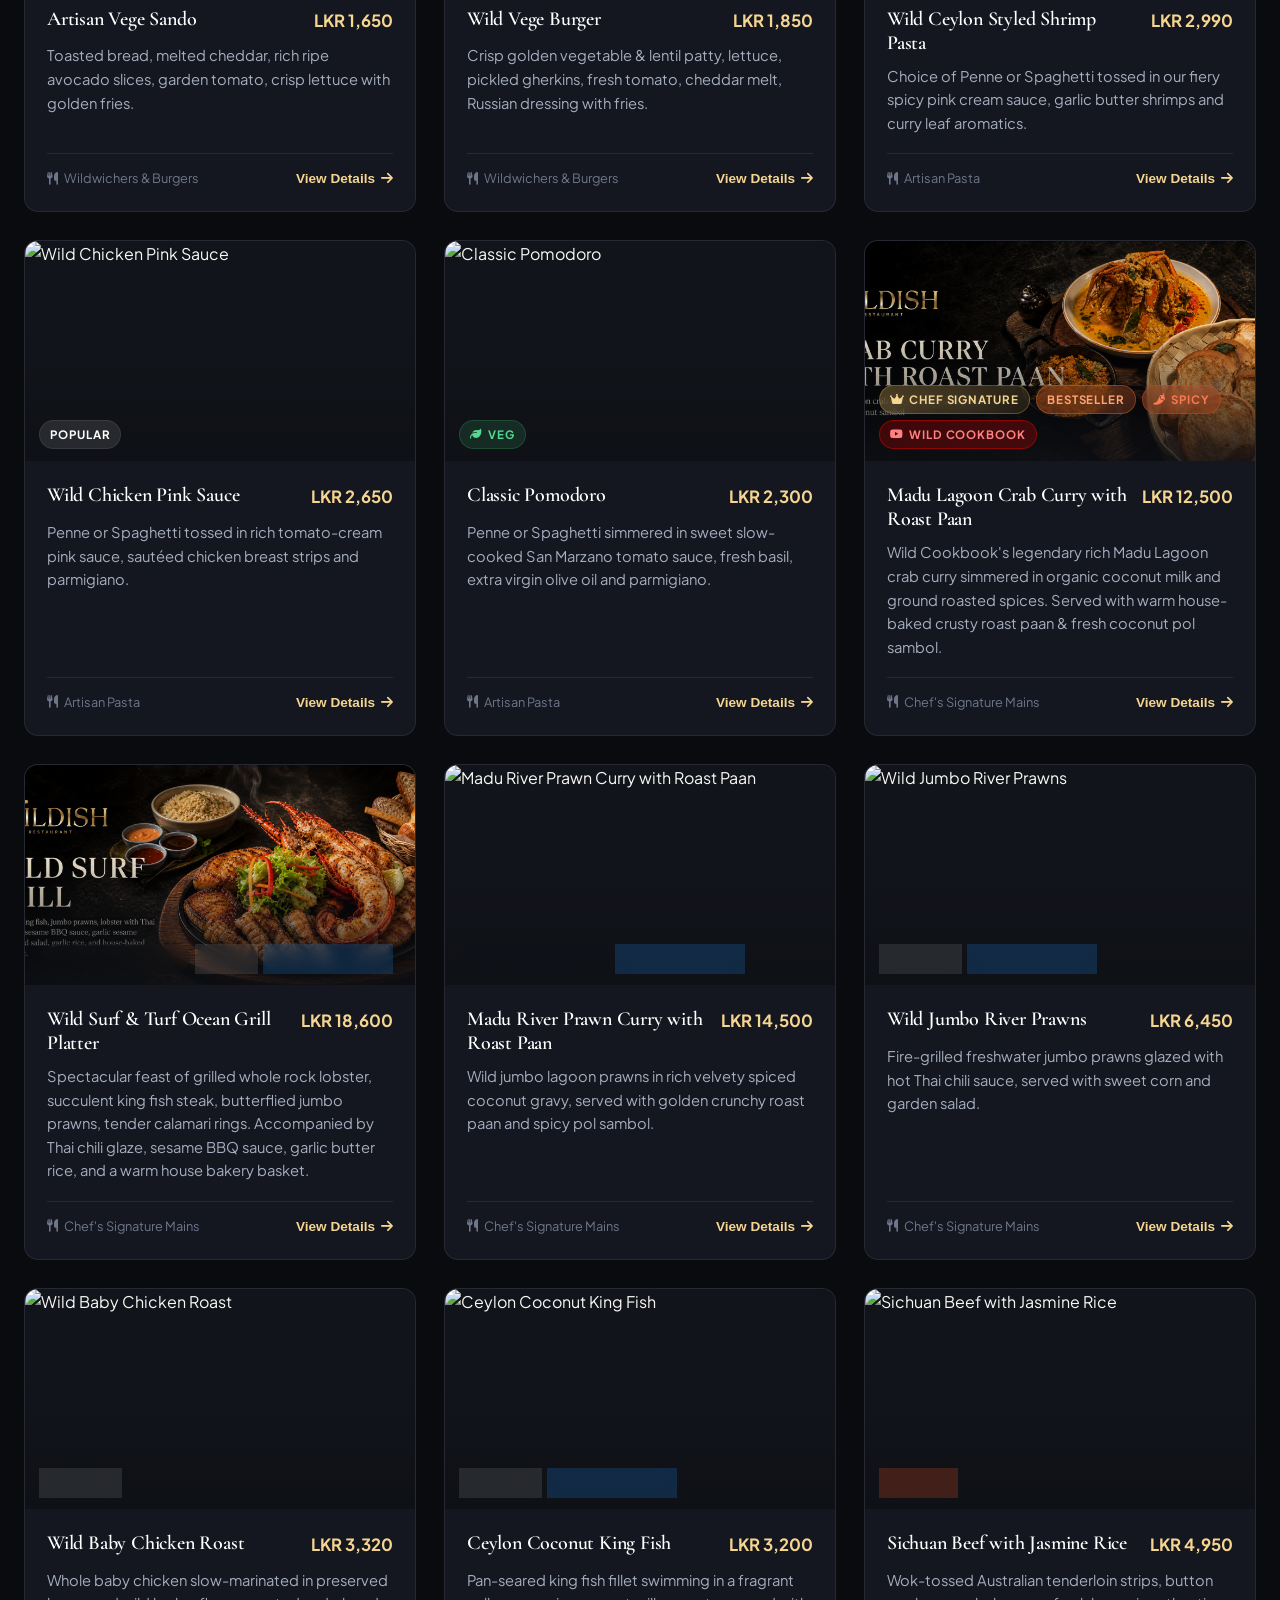
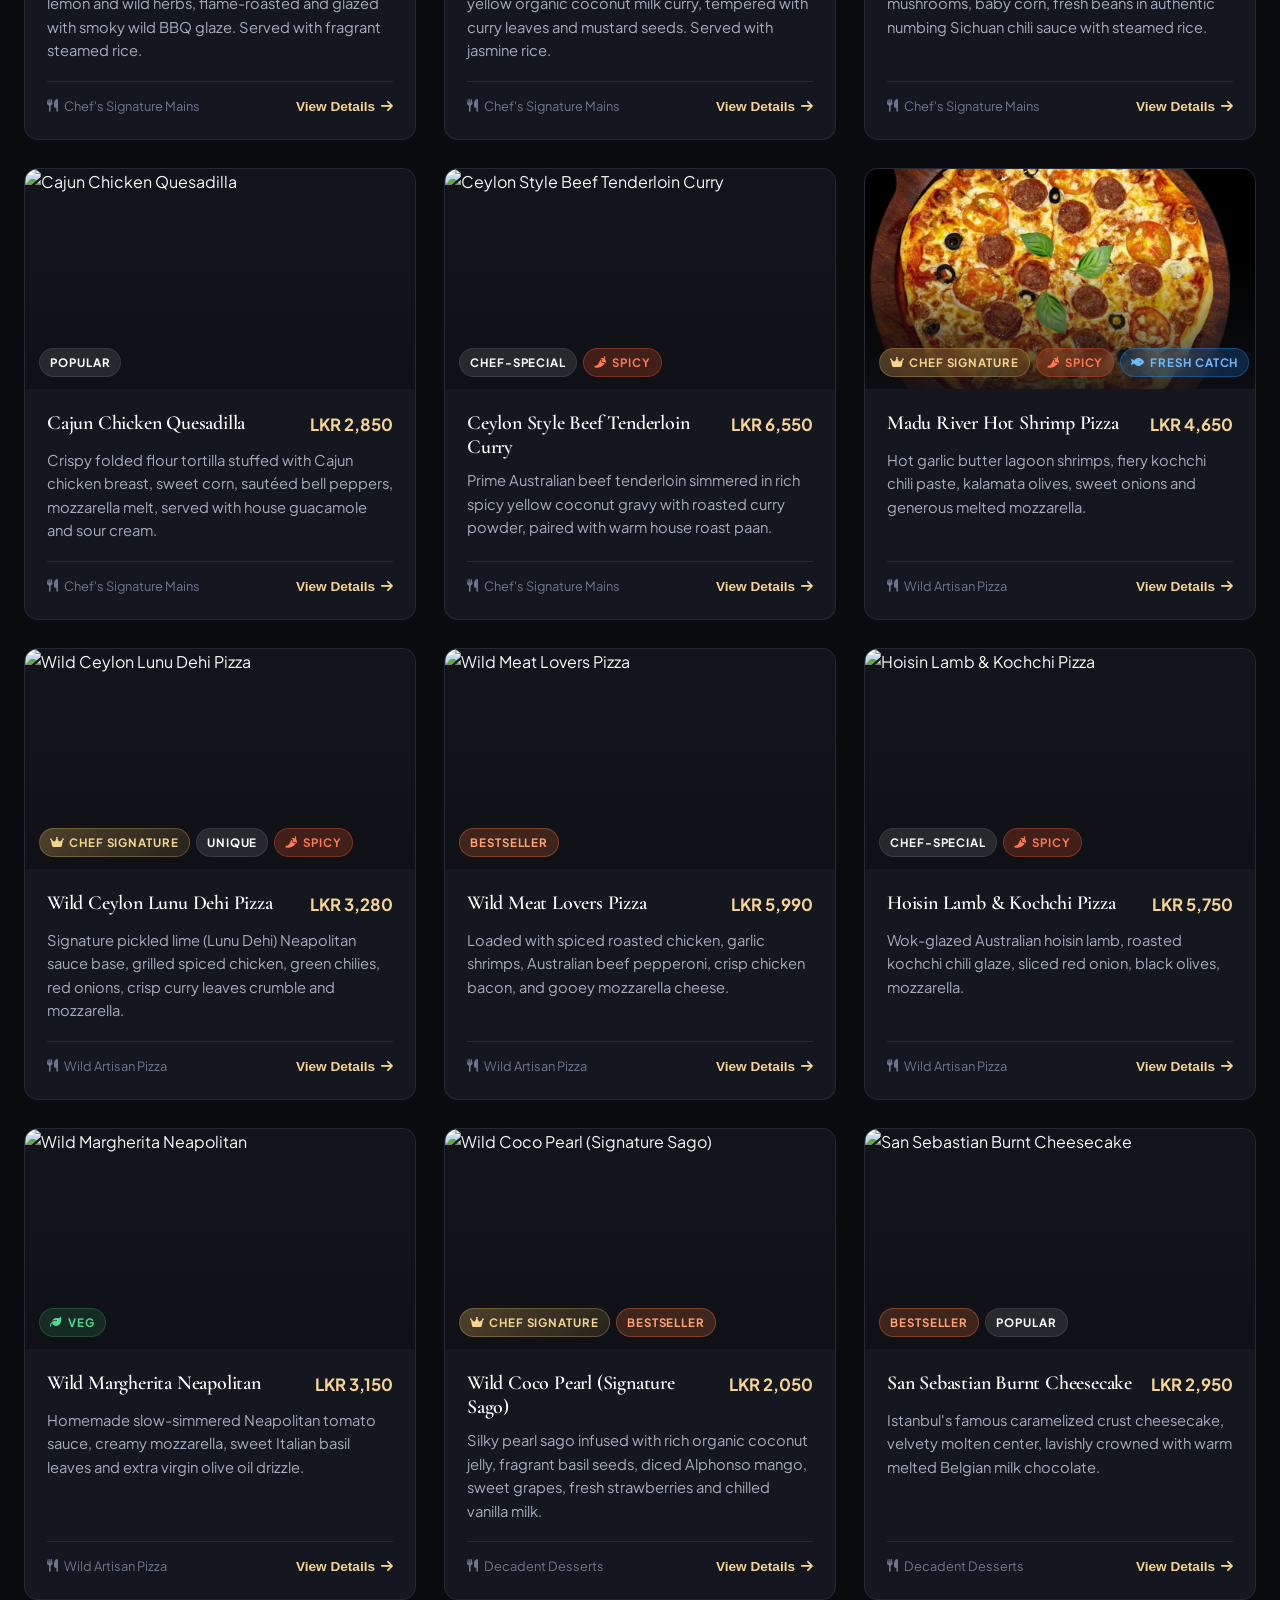
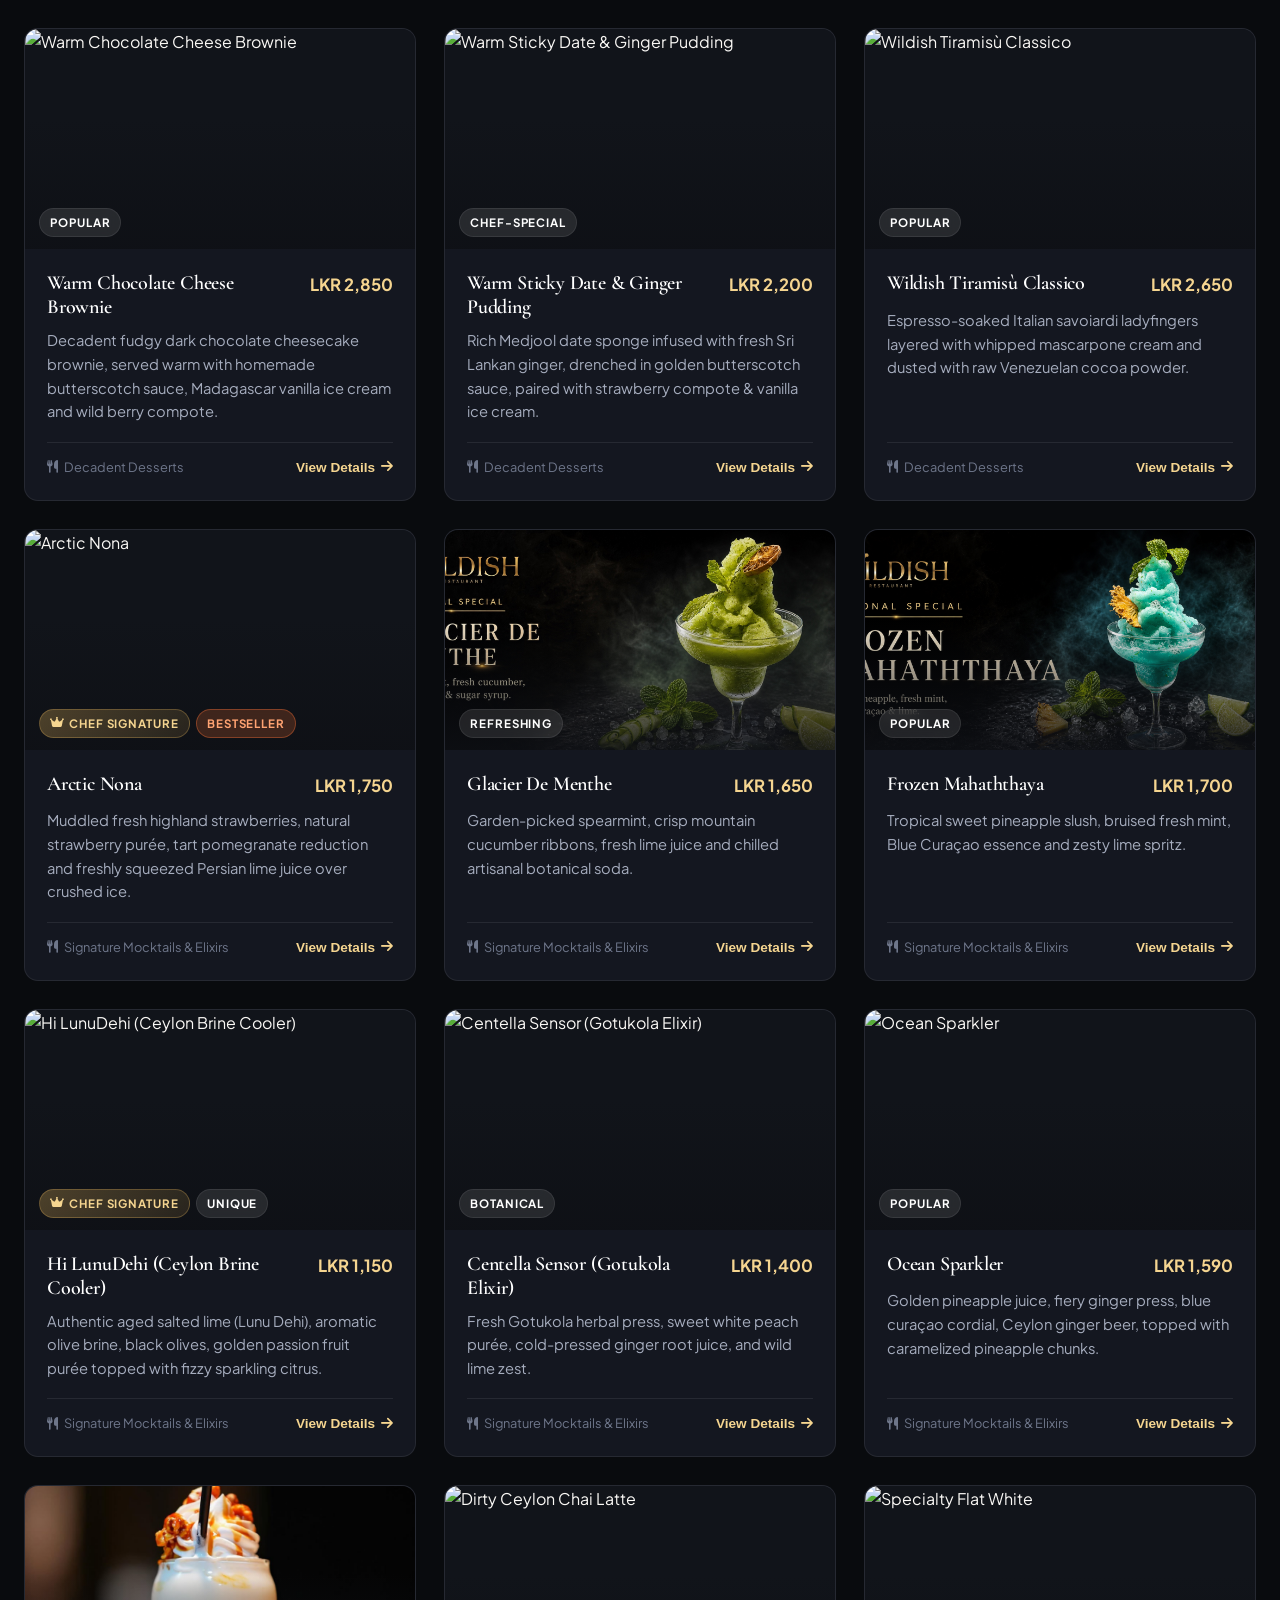
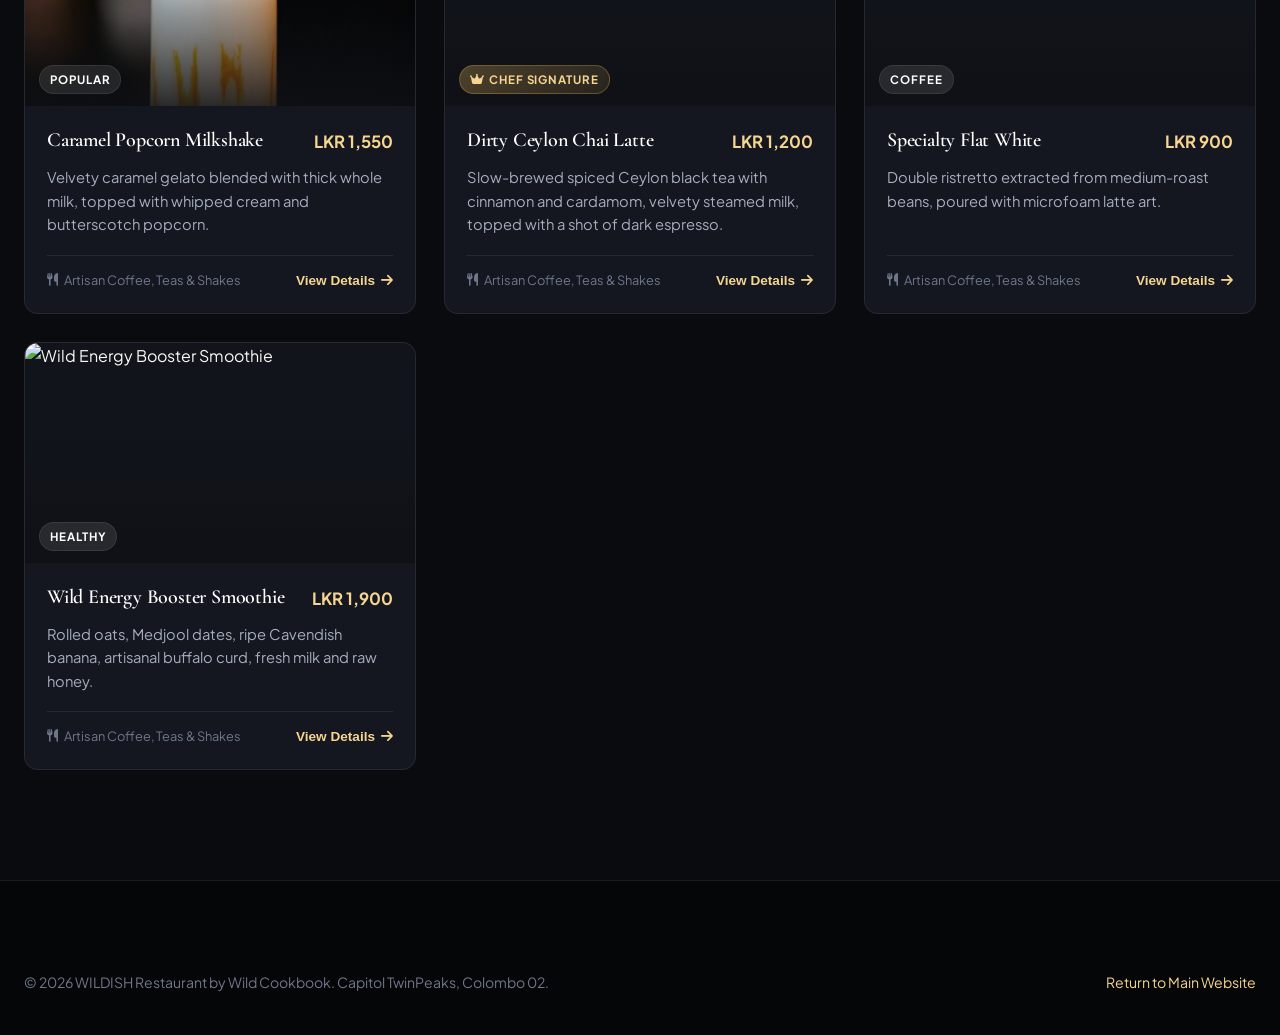
==== commit 79cca8e3: "feat: Add physics-based Culinary Atmospheric Steam Canvas Engine spawning volumetric vapor directly " ====
--- a/menu.html
+++ b/menu.html
@@ -216,6 +216,7 @@
 
   <script src="js/menu-data.js"></script>
   <script src="js/motion.js"></script>
+  <script src="js/atmosphere-engine.js"></script>
   <script src="js/app.js"></script>
 </body>
 </html>
--- a/css/components.css
+++ b/css/components.css
@@ -1812,7 +1812,7 @@
 }
 
 /* ==========================================================================
-   Realistic Culinary Dish Atmosphere Overlays (Steam, Sizzle, Frost)
+   Realistic Culinary Dish Atmosphere Overlays (HOVER ONLY)
    ========================================================================== */
 .dish-atmosphere-overlay {
   position: absolute;
@@ -1824,60 +1824,70 @@
   z-index: 4;
   overflow: hidden;
   border-radius: inherit;
-}
-
-/* 1. Hot Steam Atmosphere */
+  opacity: 0;
+  transition: opacity 0.5s cubic-bezier(0.16, 1, 0.3, 1);
+}
+
+/* Activate on Hover & when inside Active Inspector Modal */
+.signature-card:hover .dish-atmosphere-overlay,
+.dish-card:hover .dish-atmosphere-overlay,
+.signature-card:focus-within .dish-atmosphere-overlay,
+.dish-card:focus-within .dish-atmosphere-overlay,
+#dish-detail-modal.is-active .dish-atmosphere-overlay {
+  opacity: 1;
+}
+
+/* 1. Hot Steam Atmosphere (Screen Blended) */
+.atm-hot-steam {
+  mix-blend-mode: screen;
+}
+
 .atm-hot-steam .steam-wisp {
   position: absolute;
-  bottom: 15%;
-  width: 60px;
-  height: 90px;
-  border-radius: 50% 50% 40% 40%;
-  background: radial-gradient(ellipse at center bottom, rgba(255, 255, 255, 0.45) 0%, rgba(255, 240, 220, 0.25) 40%, transparent 75%);
-  filter: blur(10px);
-  transform-origin: bottom center;
+  bottom: 8%;
+  background: radial-gradient(ellipse at center bottom, rgba(255, 255, 255, 0.75) 0%, rgba(255, 235, 205, 0.4) 35%, rgba(255, 248, 240, 0.15) 60%, transparent 80%);
+  filter: url('#steam-blur-filter') blur(6px);
+  mix-blend-mode: screen;
+  pointer-events: none;
 }
 
 .atm-hot-steam .steam-wisp:nth-child(1) {
-  left: 25%;
-  animation: steamRiseOne 3.6s ease-in-out infinite;
+  left: 22%;
+  width: 90px;
+  height: 140px;
+  animation: organicSteamSwirl1 4.5s ease-in-out infinite;
 }
 
 .atm-hot-steam .steam-wisp:nth-child(2) {
-  left: 55%;
-  animation: steamRiseTwo 4.2s ease-in-out infinite 0.8s;
-  width: 75px;
-  height: 110px;
+  left: 52%;
+  width: 110px;
+  height: 160px;
+  animation: organicSteamSwirl2 5.2s ease-in-out infinite 0.9s;
 }
 
 .atm-hot-steam .steam-wisp:nth-child(3) {
-  left: 40%;
-  animation: steamRiseOne 3.9s ease-in-out infinite 1.6s;
-  width: 50px;
-  height: 80px;
-}
-
-/* Intensify on hover */
-.dish-card:hover .atm-hot-steam .steam-wisp,
-.signature-card:hover .atm-hot-steam .steam-wisp {
-  opacity: 0.85;
-  filter: blur(8px);
+  left: 36%;
+  width: 80px;
+  height: 120px;
+  animation: organicSteamSwirl1 4.8s ease-in-out infinite 1.8s;
 }
 
 /* 2. Fire & Sizzle Atmosphere */
 .atm-fire-sizzle {
+  mix-blend-mode: screen;
   background: radial-gradient(circle at 50% 65%, rgba(217, 79, 38, 0.12) 0%, transparent 60%);
 }
 
 .atm-fire-sizzle .sizzle-heat-wave {
   position: absolute;
-  bottom: 10%;
-  left: 15%;
-  width: 70%;
-  height: 60%;
-  background: radial-gradient(ellipse at center, rgba(255, 140, 0, 0.2) 0%, transparent 70%);
-  filter: blur(12px);
-  animation: heatHazeRipple 2.8s ease-in-out infinite;
+  bottom: 5%;
+  left: 10%;
+  width: 80%;
+  height: 70%;
+  background: radial-gradient(ellipse at center, rgba(255, 120, 30, 0.28) 0%, rgba(255, 180, 50, 0.12) 45%, transparent 75%);
+  filter: url('#heat-haze-filter') blur(8px);
+  mix-blend-mode: screen;
+  animation: heatHazeRipple 3s ease-in-out infinite;
 }
 
 .atm-fire-sizzle .ember-spark {
@@ -1911,29 +1921,17 @@
 
 /* 3. Chilled & Frost Atmosphere */
 .atm-chilled-frost {
+  mix-blend-mode: screen;
   background: radial-gradient(circle at 50% 30%, rgba(135, 206, 250, 0.12) 0%, transparent 60%);
 }
 
 .atm-chilled-frost .frost-mist {
   position: absolute;
-  top: 15%;
-  width: 70px;
-  height: 70px;
-  border-radius: 50%;
-  background: radial-gradient(circle, rgba(224, 247, 255, 0.5) 0%, rgba(179, 229, 252, 0.2) 50%, transparent 75%);
-  filter: blur(12px);
-}
-
-.atm-chilled-frost .frost-mist:nth-child(1) {
-  left: 20%;
-  animation: frostVaporDrift 4s ease-in-out infinite;
-}
-
-.atm-chilled-frost .frost-mist:nth-child(2) {
-  right: 25%;
-  animation: frostVaporDrift 4.5s ease-in-out infinite 1.2s;
-  width: 90px;
-  height: 90px;
+  top: 10%;
+  background: radial-gradient(circle, rgba(210, 245, 255, 0.65) 0%, rgba(180, 230, 255, 0.25) 45%, transparent 75%);
+  filter: blur(10px);
+  mix-blend-mode: screen;
+  animation: iceCondensationBreath 5s ease-in-out infinite;
 }
 
 .atm-chilled-frost .frost-gleam {
@@ -1948,76 +1946,8 @@
   animation: crystalGleam 3.2s ease-in-out infinite;
 }
 
-/* ==========================================================================
-   Photorealistic Optical Blending (Mix-Blend-Mode Screen + SVG Displacement)
-   ========================================================================== */
+/* Cinemagraph gentle breathing on hover */
 .dish-card:hover .dish-img-wrap img,
 .signature-card:hover .signature-img-wrap img {
   animation: cinemagraphGentleDrift 6s ease-in-out infinite;
 }
-
-/* Organic Steam Wisps with Realistic Smoke Texturing & Optical Dispersion */
-.atm-hot-steam {
-  mix-blend-mode: screen;
-}
-
-.atm-hot-steam .steam-wisp {
-  position: absolute;
-  bottom: 8%;
-  background: radial-gradient(ellipse at center bottom, rgba(255, 255, 255, 0.75) 0%, rgba(255, 235, 205, 0.4) 35%, rgba(255, 248, 240, 0.15) 60%, transparent 80%);
-  filter: url('#steam-blur-filter') blur(6px);
-  mix-blend-mode: screen;
-  pointer-events: none;
-}
-
-.atm-hot-steam .steam-wisp:nth-child(1) {
-  left: 22%;
-  width: 90px;
-  height: 140px;
-  animation: organicSteamSwirl1 4.5s ease-in-out infinite;
-}
-
-.atm-hot-steam .steam-wisp:nth-child(2) {
-  left: 52%;
-  width: 110px;
-  height: 160px;
-  animation: organicSteamSwirl2 5.2s ease-in-out infinite 0.9s;
-}
-
-.atm-hot-steam .steam-wisp:nth-child(3) {
-  left: 36%;
-  width: 80px;
-  height: 120px;
-  animation: organicSteamSwirl1 4.8s ease-in-out infinite 1.8s;
-}
-
-/* Fire & Sizzle with Heat Haze Refraction */
-.atm-fire-sizzle {
-  mix-blend-mode: screen;
-}
-
-.atm-fire-sizzle .sizzle-heat-wave {
-  position: absolute;
-  bottom: 5%;
-  left: 10%;
-  width: 80%;
-  height: 70%;
-  background: radial-gradient(ellipse at center, rgba(255, 120, 30, 0.28) 0%, rgba(255, 180, 50, 0.12) 45%, transparent 75%);
-  filter: url('#heat-haze-filter') blur(8px);
-  mix-blend-mode: screen;
-  animation: heatHazeRipple 3s ease-in-out infinite;
-}
-
-/* Chilled Condensation Mist */
-.atm-chilled-frost {
-  mix-blend-mode: screen;
-}
-
-.atm-chilled-frost .frost-mist {
-  position: absolute;
-  top: 10%;
-  background: radial-gradient(circle, rgba(210, 245, 255, 0.65) 0%, rgba(180, 230, 255, 0.25) 45%, transparent 75%);
-  filter: blur(10px);
-  mix-blend-mode: screen;
-  animation: iceCondensationBreath 5s ease-in-out infinite;
-}
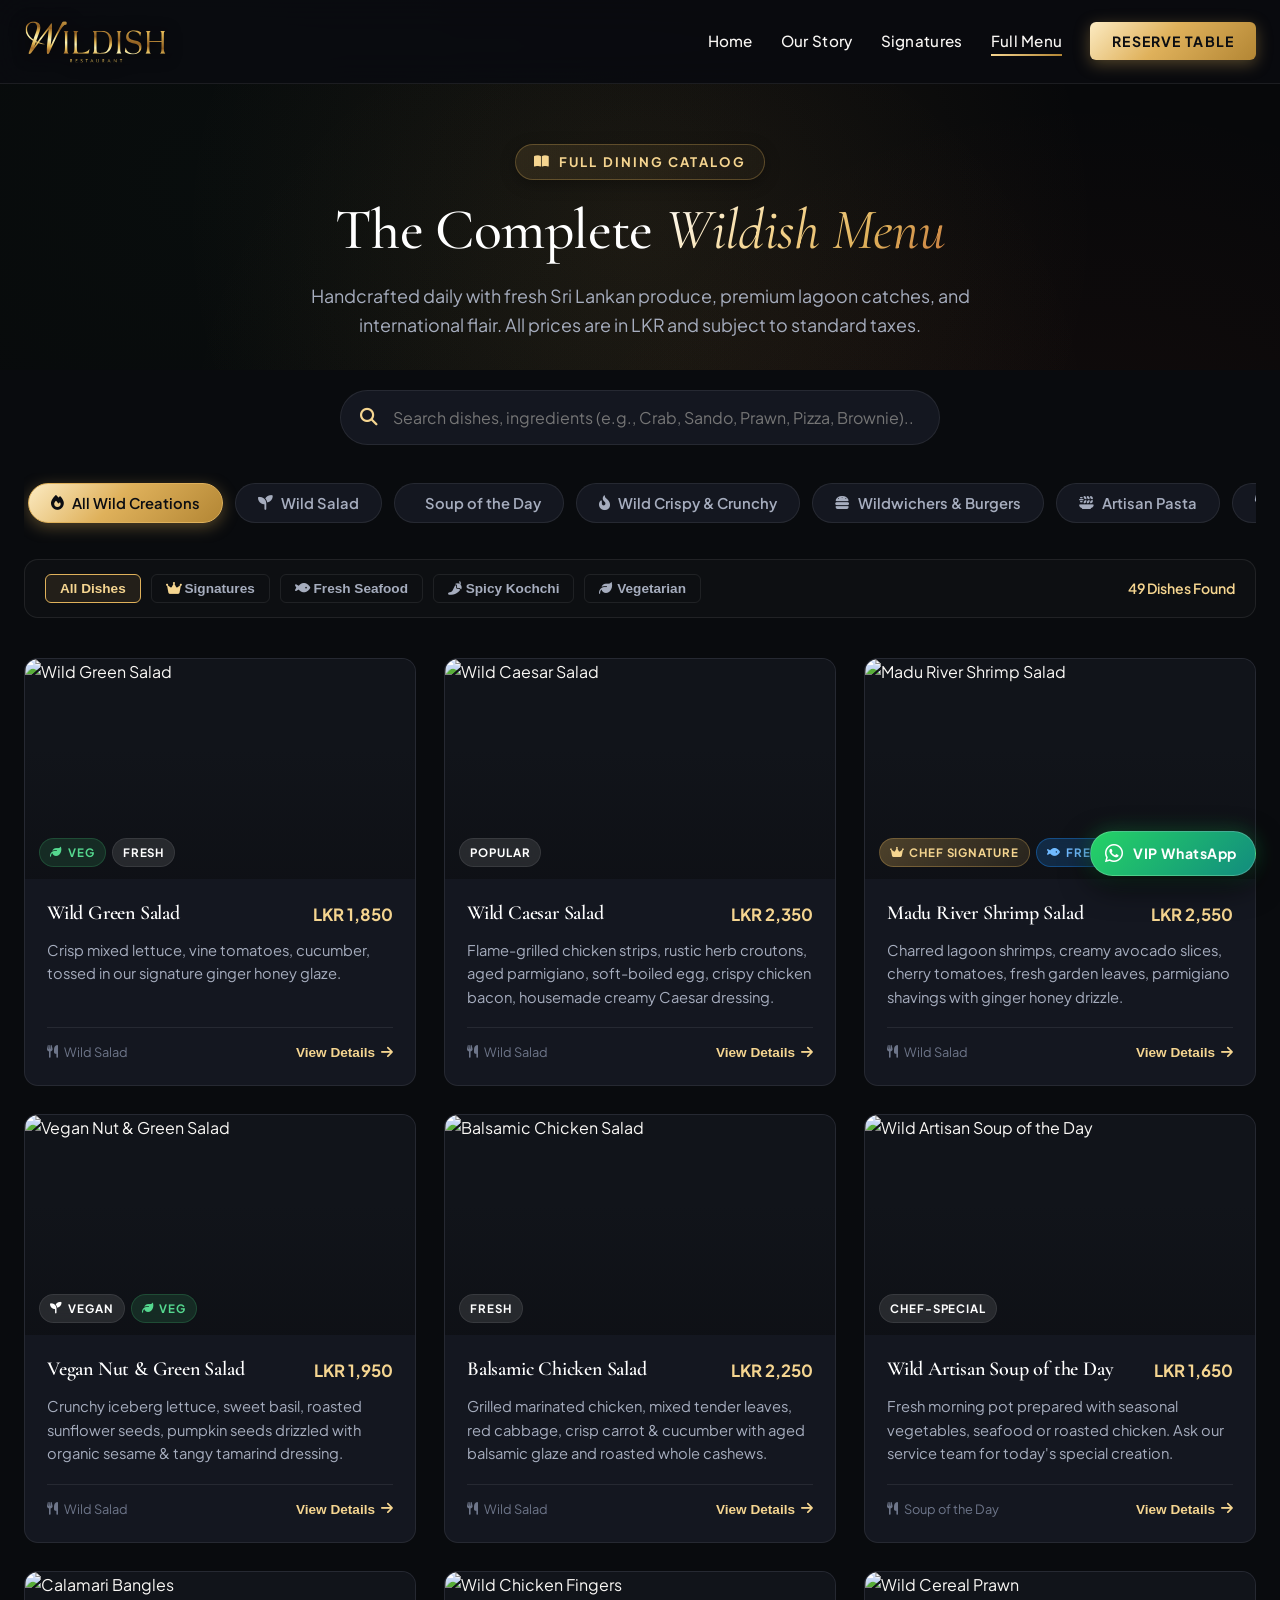
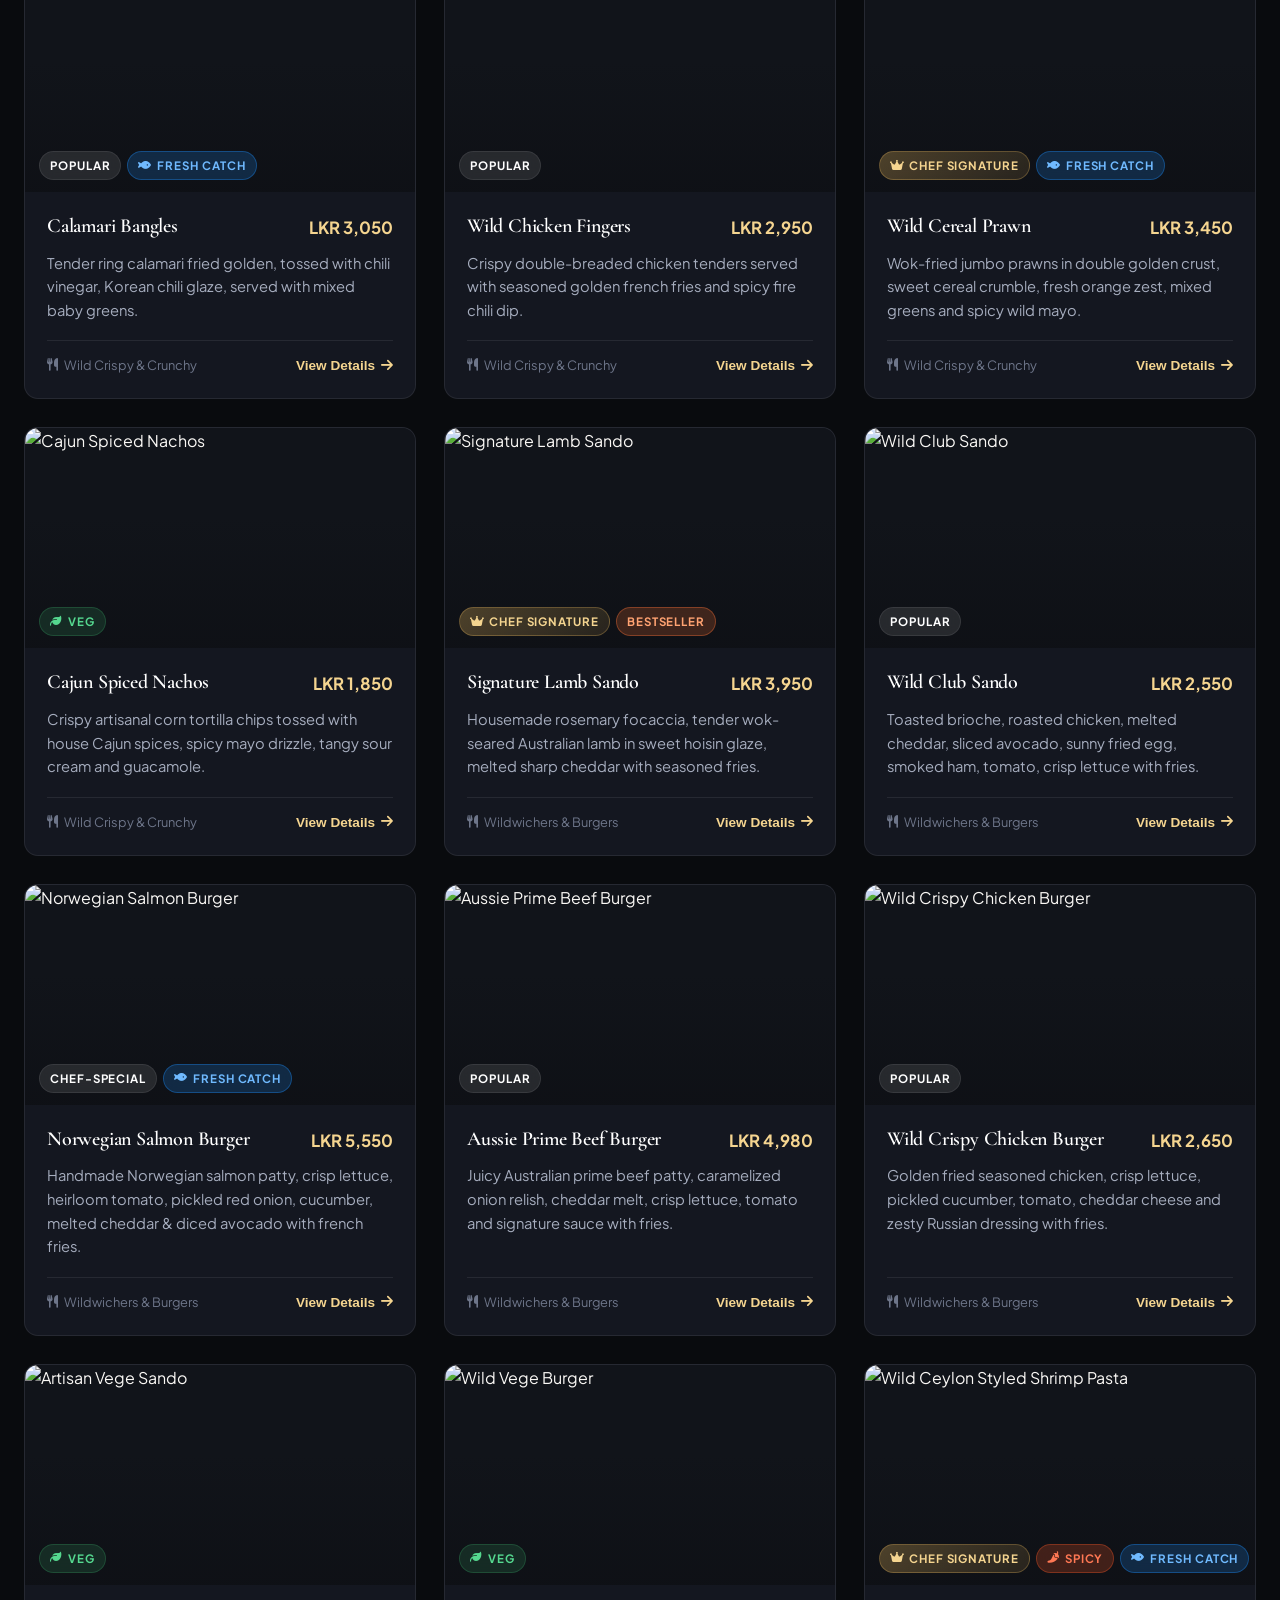
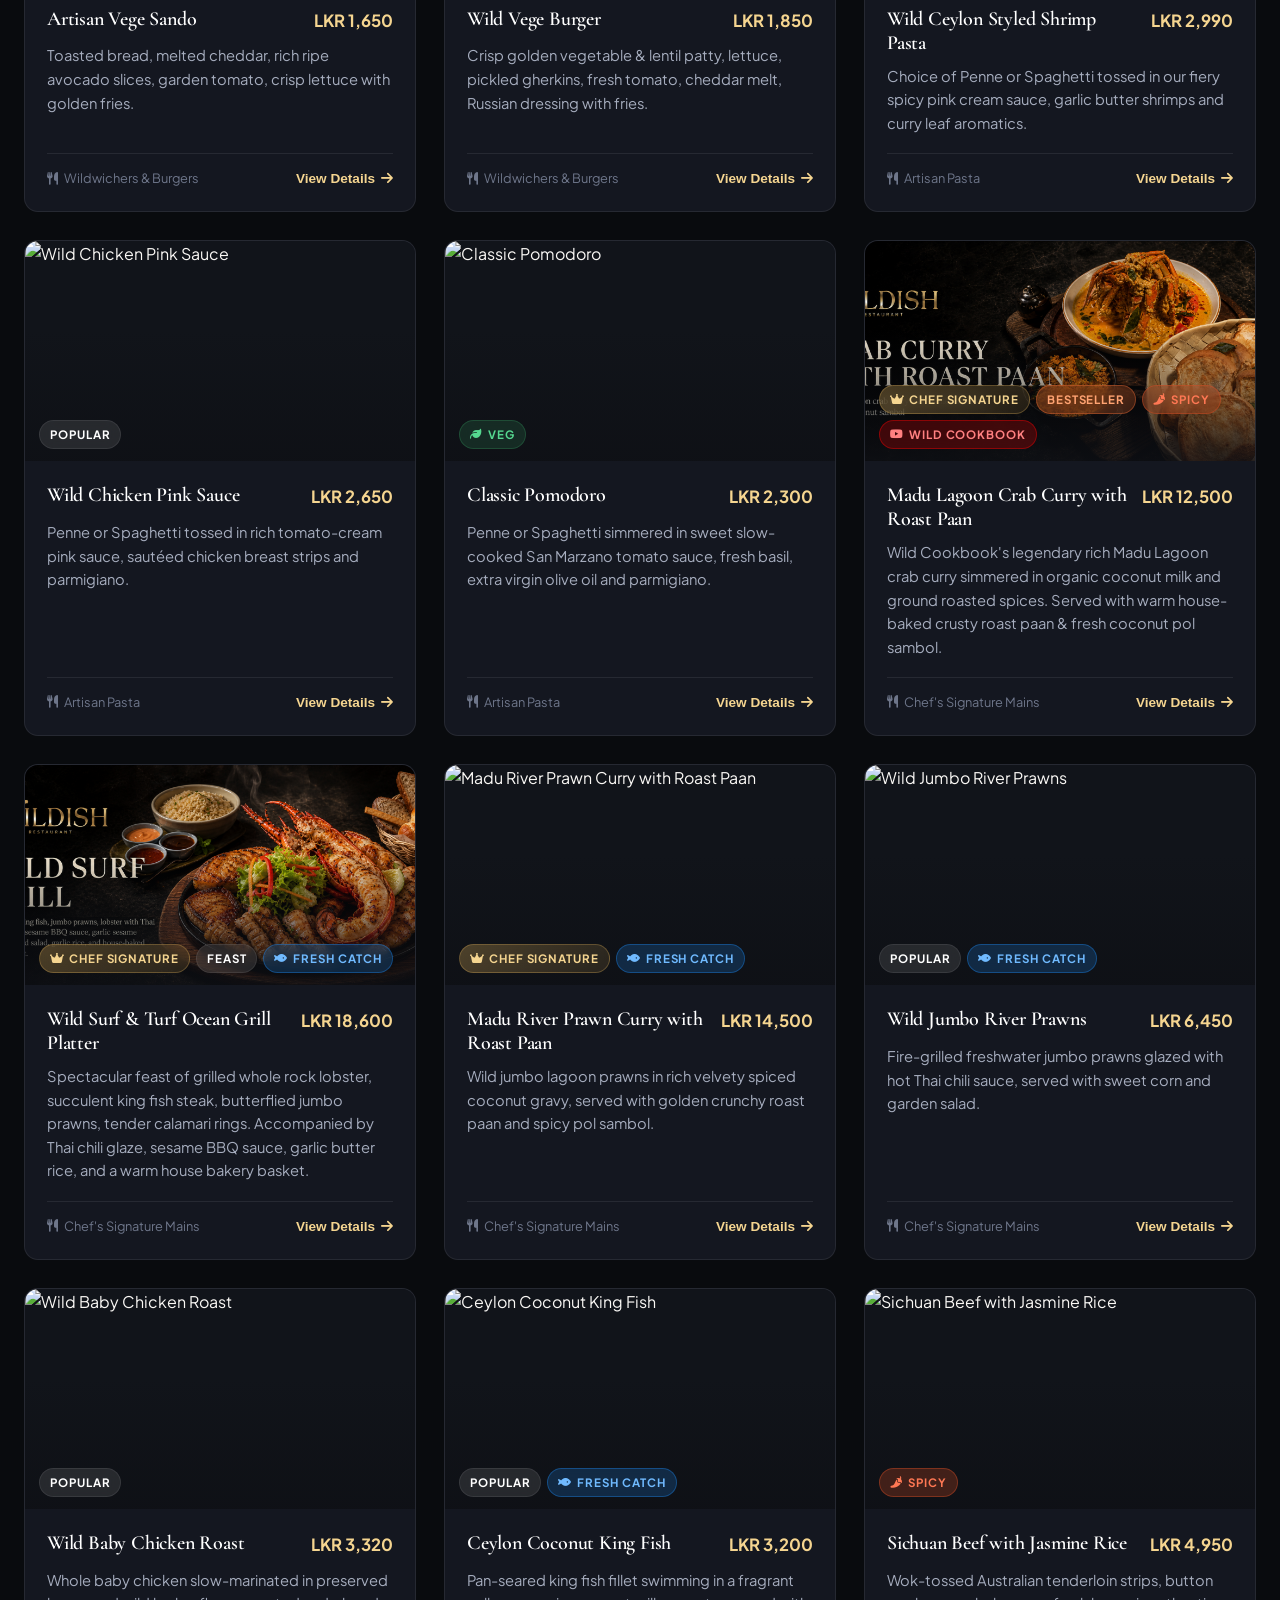
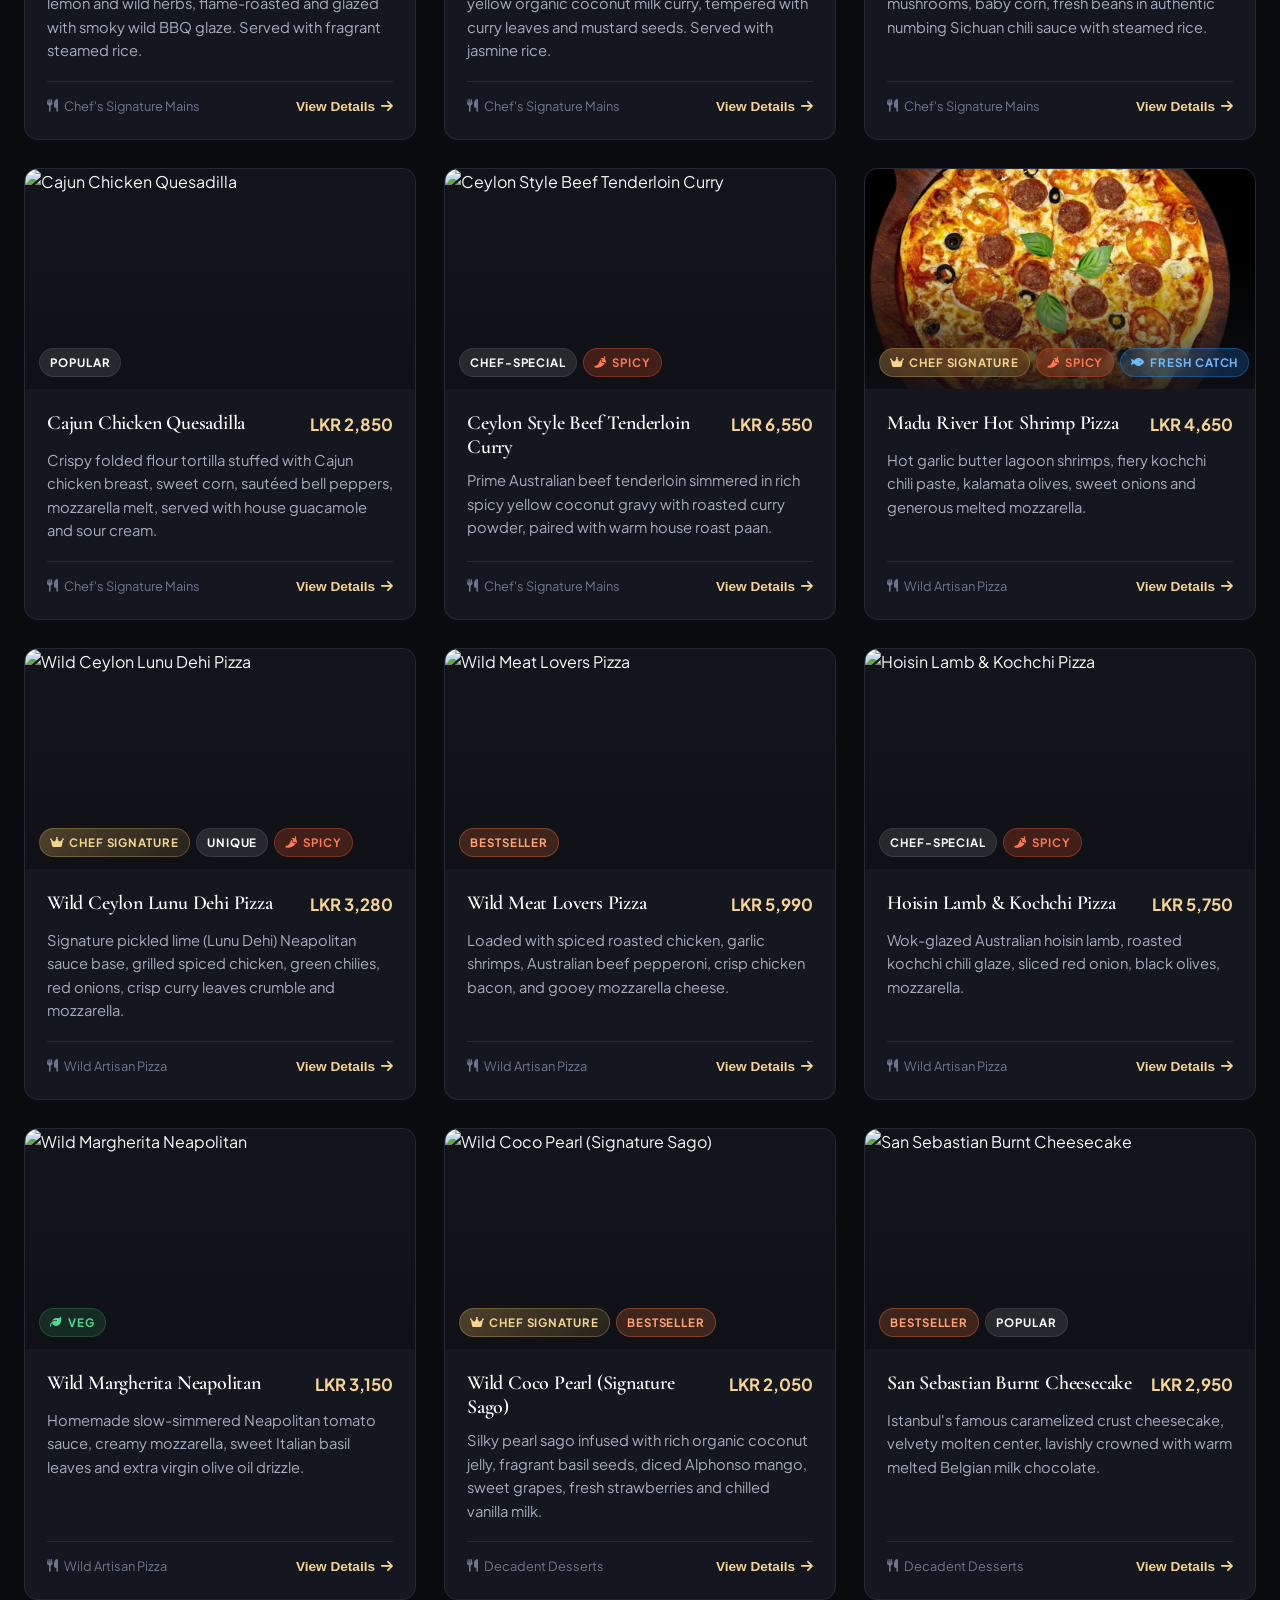
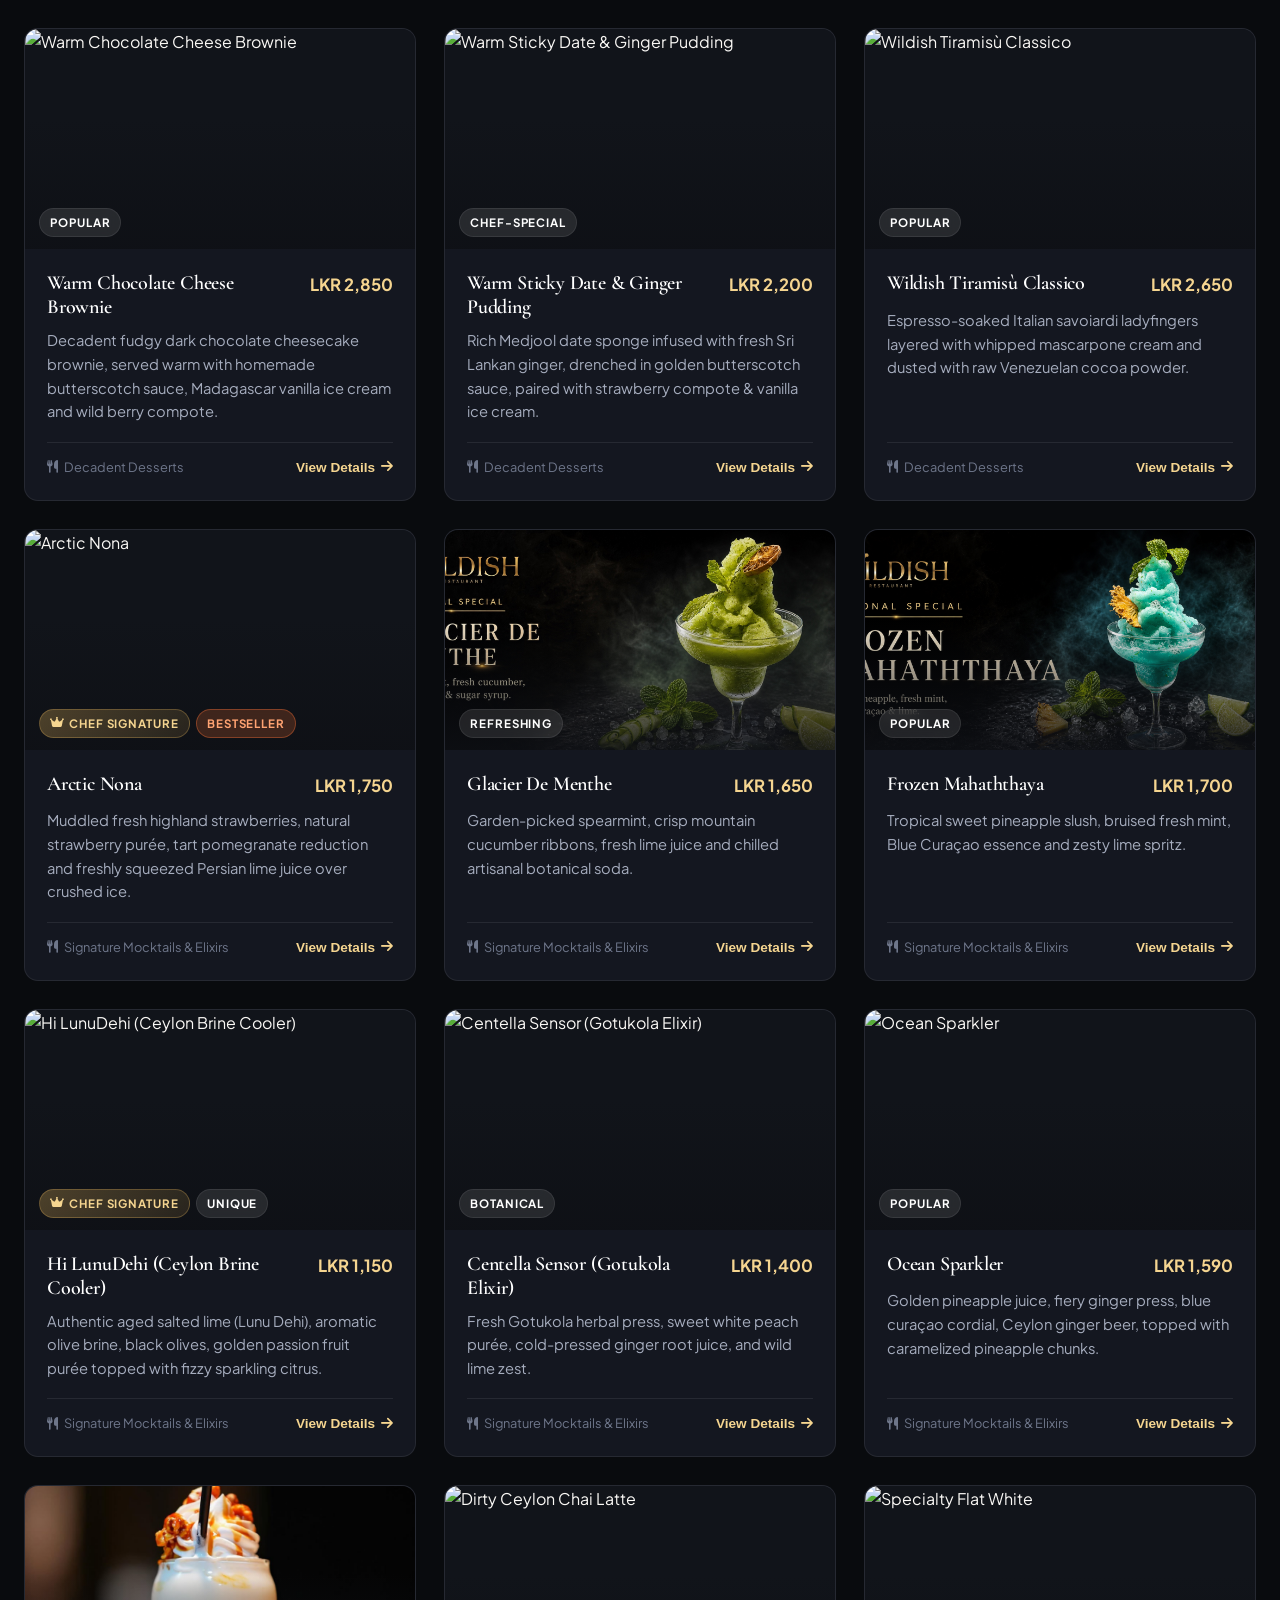
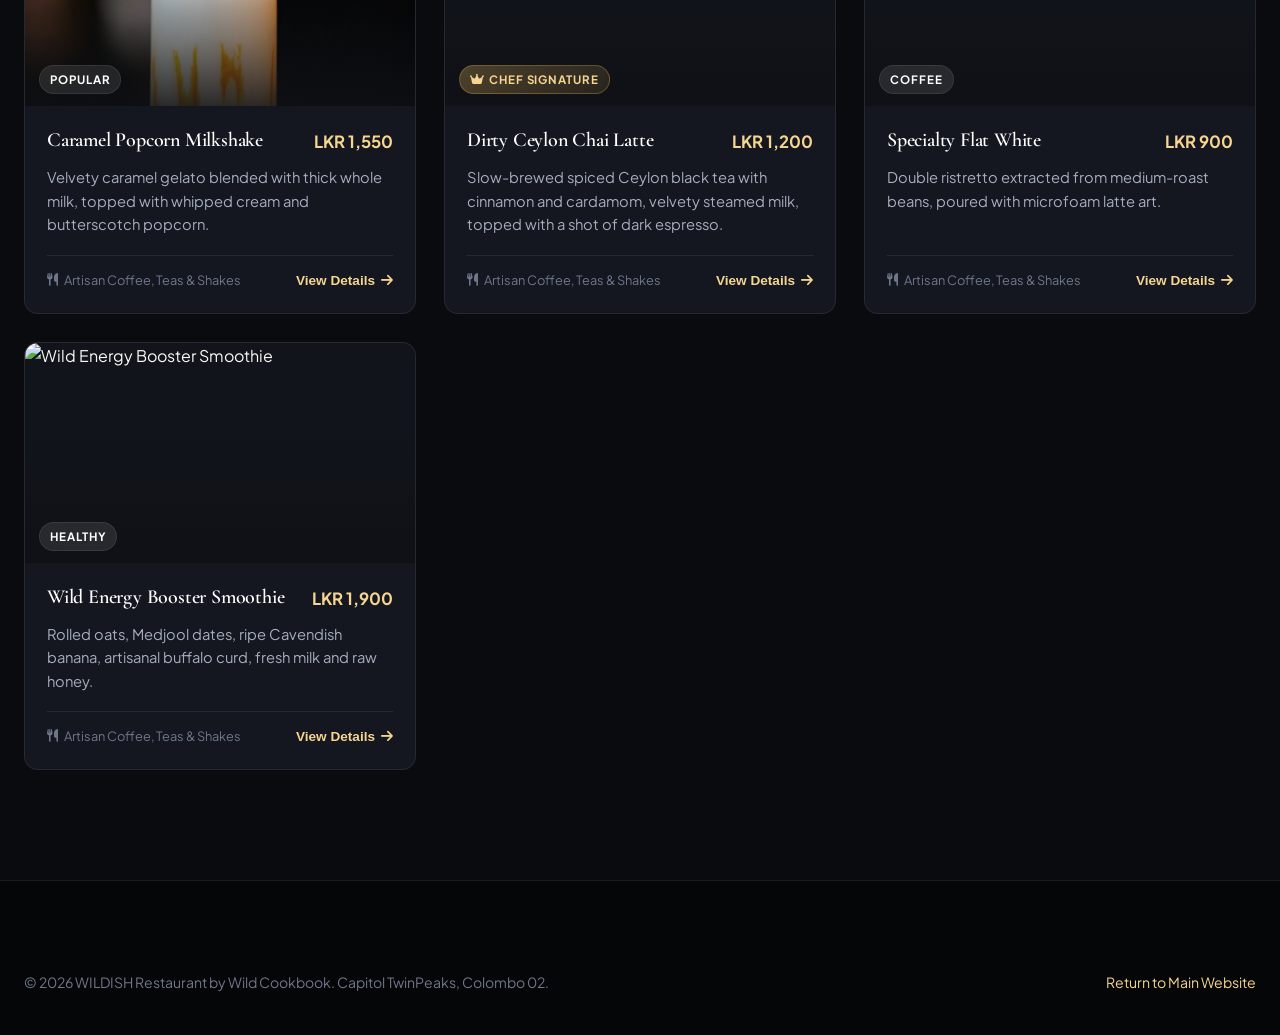
==== commit 464c38ca: "refactor: Remove artificial steam overlays to restore pristine, luxury high-definition food photogra" ====
--- a/menu.html
+++ b/menu.html
@@ -90,25 +90,6 @@
   </script>
 <body style="padding-top: var(--nav-height);">
 
-  <!-- Hidden SVG Optical Shaders -->
-  <svg style="position: absolute; width: 0; height: 0; pointer-events: none; opacity: 0;" aria-hidden="true">
-    <defs>
-      <filter id="heat-haze-filter" x="-20%" y="-20%" width="140%" height="140%">
-        <feTurbulence type="fractalNoise" baseFrequency="0.025 0.08" numOctaves="2" result="noise">
-          <animate attributeName="baseFrequency" dur="6s" values="0.025 0.08; 0.035 0.12; 0.025 0.08" repeatCount="indefinite" />
-        </feTurbulence>
-        <feDisplacementMap in="SourceGraphic" in2="noise" scale="5" xChannelSelector="R" yChannelSelector="G" />
-      </filter>
-      <filter id="steam-blur-filter" x="-30%" y="-30%" width="160%" height="160%">
-        <feTurbulence type="fractalNoise" baseFrequency="0.015 0.03" numOctaves="3" result="warp">
-          <animate attributeName="baseFrequency" dur="7s" values="0.015 0.03; 0.022 0.045; 0.015 0.03" repeatCount="indefinite" />
-        </feTurbulence>
-        <feDisplacementMap in="SourceGraphic" in2="warp" scale="10" xChannelSelector="R" yChannelSelector="G" />
-        <feGaussianBlur stdDeviation="5" />
-      </filter>
-    </defs>
-  </svg>
-
   <!-- ===== NAVIGATION ===== -->
   <nav id="navbar" class="navbar" style="position: fixed;" aria-label="Main Navigation">
     <div class="container nav-container">
@@ -216,7 +197,6 @@
 
   <script src="js/menu-data.js"></script>
   <script src="js/motion.js"></script>
-  <script src="js/atmosphere-engine.js"></script>
   <script src="js/app.js"></script>
 </body>
 </html>
--- a/css/components.css
+++ b/css/components.css
@@ -1810,144 +1810,3 @@
     width: 100%;
   }
 }
-
-/* ==========================================================================
-   Realistic Culinary Dish Atmosphere Overlays (HOVER ONLY)
-   ========================================================================== */
-.dish-atmosphere-overlay {
-  position: absolute;
-  top: 0;
-  left: 0;
-  width: 100%;
-  height: 100%;
-  pointer-events: none;
-  z-index: 4;
-  overflow: hidden;
-  border-radius: inherit;
-  opacity: 0;
-  transition: opacity 0.5s cubic-bezier(0.16, 1, 0.3, 1);
-}
-
-/* Activate on Hover & when inside Active Inspector Modal */
-.signature-card:hover .dish-atmosphere-overlay,
-.dish-card:hover .dish-atmosphere-overlay,
-.signature-card:focus-within .dish-atmosphere-overlay,
-.dish-card:focus-within .dish-atmosphere-overlay,
-#dish-detail-modal.is-active .dish-atmosphere-overlay {
-  opacity: 1;
-}
-
-/* 1. Hot Steam Atmosphere (Screen Blended) */
-.atm-hot-steam {
-  mix-blend-mode: screen;
-}
-
-.atm-hot-steam .steam-wisp {
-  position: absolute;
-  bottom: 8%;
-  background: radial-gradient(ellipse at center bottom, rgba(255, 255, 255, 0.75) 0%, rgba(255, 235, 205, 0.4) 35%, rgba(255, 248, 240, 0.15) 60%, transparent 80%);
-  filter: url('#steam-blur-filter') blur(6px);
-  mix-blend-mode: screen;
-  pointer-events: none;
-}
-
-.atm-hot-steam .steam-wisp:nth-child(1) {
-  left: 22%;
-  width: 90px;
-  height: 140px;
-  animation: organicSteamSwirl1 4.5s ease-in-out infinite;
-}
-
-.atm-hot-steam .steam-wisp:nth-child(2) {
-  left: 52%;
-  width: 110px;
-  height: 160px;
-  animation: organicSteamSwirl2 5.2s ease-in-out infinite 0.9s;
-}
-
-.atm-hot-steam .steam-wisp:nth-child(3) {
-  left: 36%;
-  width: 80px;
-  height: 120px;
-  animation: organicSteamSwirl1 4.8s ease-in-out infinite 1.8s;
-}
-
-/* 2. Fire & Sizzle Atmosphere */
-.atm-fire-sizzle {
-  mix-blend-mode: screen;
-  background: radial-gradient(circle at 50% 65%, rgba(217, 79, 38, 0.12) 0%, transparent 60%);
-}
-
-.atm-fire-sizzle .sizzle-heat-wave {
-  position: absolute;
-  bottom: 5%;
-  left: 10%;
-  width: 80%;
-  height: 70%;
-  background: radial-gradient(ellipse at center, rgba(255, 120, 30, 0.28) 0%, rgba(255, 180, 50, 0.12) 45%, transparent 75%);
-  filter: url('#heat-haze-filter') blur(8px);
-  mix-blend-mode: screen;
-  animation: heatHazeRipple 3s ease-in-out infinite;
-}
-
-.atm-fire-sizzle .ember-spark {
-  position: absolute;
-  bottom: 25%;
-  width: 5px;
-  height: 5px;
-  border-radius: 50%;
-  background: #ffb800;
-  box-shadow: 0 0 8px #ff4500, 0 0 14px #ffb800;
-}
-
-.atm-fire-sizzle .ember-spark:nth-child(1) {
-  left: 30%;
-  animation: emberSparkle 2.4s ease-out infinite;
-}
-
-.atm-fire-sizzle .ember-spark:nth-child(2) {
-  left: 65%;
-  animation: emberSparkle 3s ease-out infinite 0.7s;
-  width: 4px;
-  height: 4px;
-}
-
-.atm-fire-sizzle .ember-spark:nth-child(3) {
-  left: 48%;
-  animation: emberSparkle 2.7s ease-out infinite 1.3s;
-  width: 6px;
-  height: 6px;
-}
-
-/* 3. Chilled & Frost Atmosphere */
-.atm-chilled-frost {
-  mix-blend-mode: screen;
-  background: radial-gradient(circle at 50% 30%, rgba(135, 206, 250, 0.12) 0%, transparent 60%);
-}
-
-.atm-chilled-frost .frost-mist {
-  position: absolute;
-  top: 10%;
-  background: radial-gradient(circle, rgba(210, 245, 255, 0.65) 0%, rgba(180, 230, 255, 0.25) 45%, transparent 75%);
-  filter: blur(10px);
-  mix-blend-mode: screen;
-  animation: iceCondensationBreath 5s ease-in-out infinite;
-}
-
-.atm-chilled-frost .frost-gleam {
-  position: absolute;
-  top: 18%;
-  right: 22%;
-  width: 14px;
-  height: 14px;
-  background: #ffffff;
-  clip-path: polygon(50% 0%, 65% 35%, 100% 50%, 65% 65%, 50% 100%, 35% 65%, 0% 50%, 35% 35%);
-  box-shadow: 0 0 12px rgba(255, 255, 255, 0.9), 0 0 20px #80d8ff;
-  animation: crystalGleam 3.2s ease-in-out infinite;
-}
-
-/* Cinemagraph gentle breathing on hover */
-.dish-card:hover .dish-img-wrap img,
-.signature-card:hover .signature-img-wrap img {
-  animation: cinemagraphGentleDrift 6s ease-in-out infinite;
-}
--- a/css/animations.css
+++ b/css/animations.css
@@ -100,182 +100,3 @@
 .reveal-delay-3 {
   transition-delay: 0.45s;
 }
-
-/* ==========================================================================
-   Culinary Atmosphere & Dish Steam / Sizzle / Frost Shaders
-   ========================================================================== */
-@keyframes steamRiseOne {
-  0% {
-    transform: translateY(0) scaleX(1) scaleY(1);
-    opacity: 0;
-  }
-  20% {
-    opacity: 0.55;
-  }
-  50% {
-    transform: translateY(-40px) scaleX(1.3) scaleY(1.4) skewX(-4deg);
-    opacity: 0.45;
-  }
-  80% {
-    opacity: 0.2;
-  }
-  100% {
-    transform: translateY(-85px) scaleX(1.8) scaleY(1.8) skewX(6deg);
-    opacity: 0;
-  }
-}
-
-@keyframes steamRiseTwo {
-  0% {
-    transform: translateY(0) scaleX(1) scaleY(1);
-    opacity: 0;
-  }
-  25% {
-    opacity: 0.6;
-  }
-  60% {
-    transform: translateY(-50px) scaleX(1.4) scaleY(1.5) skewX(5deg);
-    opacity: 0.4;
-  }
-  100% {
-    transform: translateY(-95px) scaleX(1.9) scaleY(2) skewX(-5deg);
-    opacity: 0;
-  }
-}
-
-@keyframes heatHazeRipple {
-  0% {
-    transform: translateY(0) scale(1);
-    filter: brightness(1) drop-shadow(0 0 8px rgba(223, 177, 91, 0.2));
-  }
-  50% {
-    transform: translateY(-2px) scale(1.015);
-    filter: brightness(1.05) drop-shadow(0 0 16px rgba(217, 79, 38, 0.4));
-  }
-  100% {
-    transform: translateY(0) scale(1);
-    filter: brightness(1) drop-shadow(0 0 8px rgba(223, 177, 91, 0.2));
-  }
-}
-
-@keyframes emberSparkle {
-  0% {
-    transform: translateY(0) scale(0.6);
-    opacity: 0;
-  }
-  30% {
-    opacity: 0.9;
-  }
-  70% {
-    transform: translateY(-35px) translateX(12px) scale(1.2);
-    opacity: 0.8;
-  }
-  100% {
-    transform: translateY(-60px) translateX(20px) scale(0.2);
-    opacity: 0;
-  }
-}
-
-@keyframes frostVaporDrift {
-  0% {
-    transform: translateY(0) scale(1);
-    opacity: 0.2;
-  }
-  50% {
-    transform: translateY(20px) scale(1.2) skewX(-3deg);
-    opacity: 0.65;
-  }
-  100% {
-    transform: translateY(45px) scale(1.4) skewX(3deg);
-    opacity: 0;
-  }
-}
-
-@keyframes crystalGleam {
-  0% {
-    transform: scale(0) rotate(0deg);
-    opacity: 0;
-  }
-  50% {
-    transform: scale(1.4) rotate(90deg);
-    opacity: 0.95;
-  }
-  100% {
-    transform: scale(0) rotate(180deg);
-    opacity: 0;
-  }
-}
-
-/* ==========================================================================
-   Photorealistic Culinary Cinemagraph & Organic Smoke/Steam Shaders
-   ========================================================================== */
-@keyframes cinemagraphGentleDrift {
-  0% {
-    transform: scale(1) translateY(0);
-  }
-  50% {
-    transform: scale(1.04) translateY(-3px);
-  }
-  100% {
-    transform: scale(1) translateY(0);
-  }
-}
-
-@keyframes organicSteamSwirl1 {
-  0% {
-    transform: translateY(10px) translateX(-5px) scale(0.85);
-    opacity: 0;
-  }
-  20% {
-    opacity: 0.7;
-  }
-  60% {
-    transform: translateY(-50px) translateX(8px) scale(1.35);
-    opacity: 0.5;
-  }
-  100% {
-    transform: translateY(-110px) translateX(-12px) scale(1.8);
-    opacity: 0;
-  }
-}
-
-@keyframes organicSteamSwirl2 {
-  0% {
-    transform: translateY(15px) translateX(6px) scale(0.9);
-    opacity: 0;
-  }
-  30% {
-    opacity: 0.65;
-  }
-  70% {
-    transform: translateY(-60px) translateX(-10px) scale(1.45);
-    opacity: 0.45;
-  }
-  100% {
-    transform: translateY(-120px) translateX(14px) scale(2);
-    opacity: 0;
-  }
-}
-
-@keyframes opticalHeatHaze {
-  0% {
-    filter: url('#heat-haze-filter') brightness(1);
-  }
-  50% {
-    filter: url('#heat-haze-filter') brightness(1.06);
-  }
-  100% {
-    filter: url('#heat-haze-filter') brightness(1);
-  }
-}
-
-@keyframes iceCondensationBreath {
-  0%, 100% {
-    opacity: 0.45;
-    transform: scale(1);
-  }
-  50% {
-    opacity: 0.75;
-    transform: scale(1.08) translateY(4px);
-  }
-}
